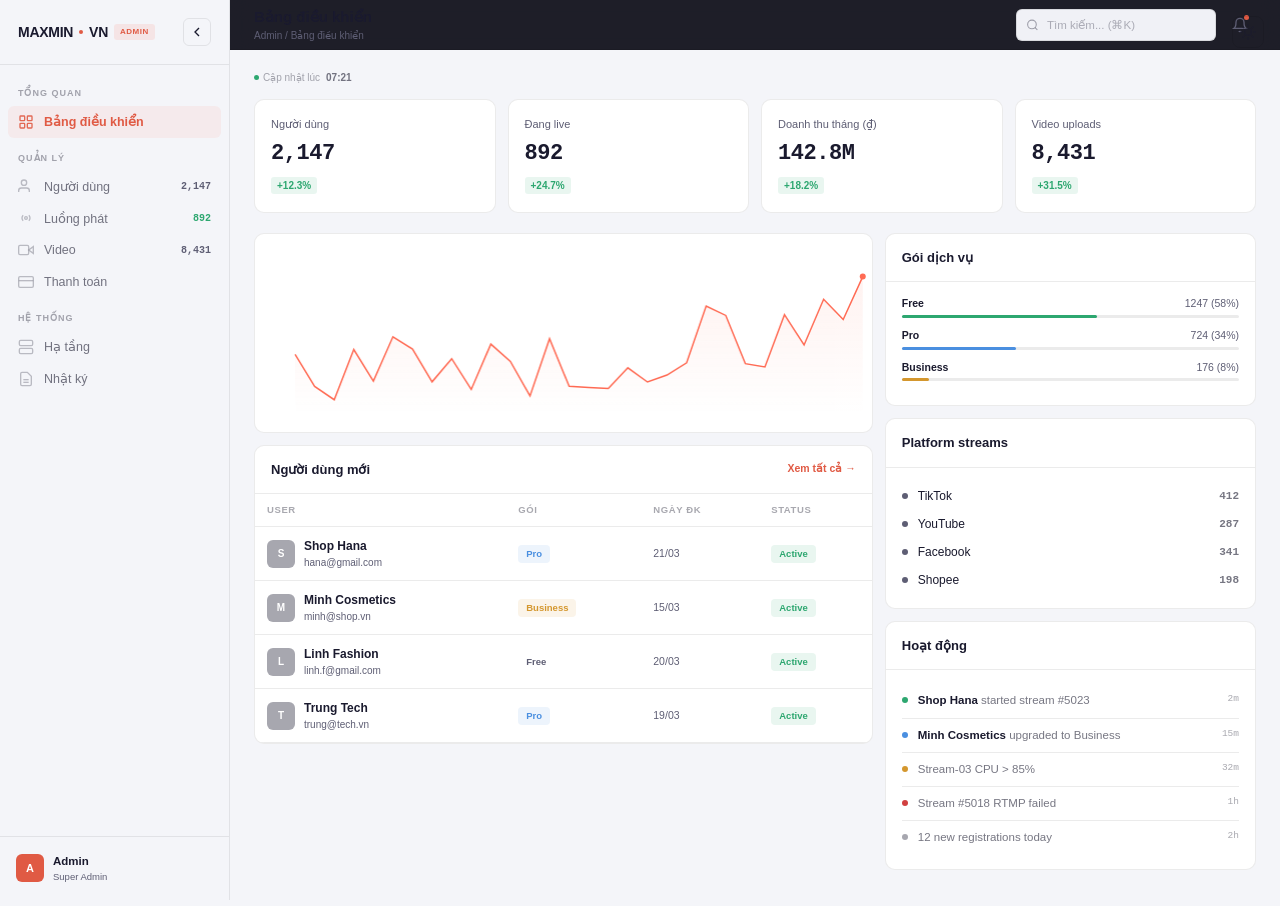
==== admin.html @ 841735bf "Add light mode + softer dark mode palette - theme.css: light mode with proper contrast, softer dark " ====
<!DOCTYPE html>
<html lang="vi">
<head>
<meta charset="UTF-8"><meta name="viewport" content="width=device-width, initial-scale=1.0">
<title>MAXMIN Admin</title>
<meta name="robots" content="noindex, nofollow">
<style>
@font-face{font-family:'SVN-Gilroy';src:url('fonts/SVN-Gilroy_Regular.otf') format('opentype');font-display:swap;font-weight:400}
@font-face{font-family:'SVN-Gilroy';src:url('fonts/SVN-Gilroy_Medium.otf') format('opentype');font-display:swap;font-weight:500}
@font-face{font-family:'SVN-Gilroy';src:url('fonts/SVN-Gilroy_SemiBold.otf') format('opentype');font-display:swap;font-weight:600}
@font-face{font-family:'SVN-Gilroy';src:url('fonts/SVN-Gilroy_Bold.otf') format('opentype');font-display:swap;font-weight:700}
@font-face{font-family:'SVN-Gilroy';src:url('fonts/SVN-Gilroy_Heavy.otf') format('opentype');font-display:swap;font-weight:800}
@font-face{font-family:'SVN-Gilroy';src:url('fonts/SVN-Gilroy_Black.otf') format('opentype');font-display:swap;font-weight:900}
@font-face{font-family:'SVN-Gilroy';src:url('fonts/SVN-Gilroy_Bold_Italic.otf') format('opentype');font-display:swap;font-weight:700;font-style:italic}
@font-face{font-family:'SVN-Gilroy';src:url('fonts/SVN-Gilroy_Black_Italic.otf') format('opentype');font-display:swap;font-weight:900;font-style:italic}
:root{
  --bg:#0b0b16;--bg-card:#111122;--bg-card-h:#161632;
  --bg-input:#0e0e20;--border:rgba(255,255,255,.07);--border-h:rgba(255,255,255,.1);
  --text:#eeeef2;--text-dim:rgba(238,238,242,.5);--text-sec:#8a8a9a;--text-muted:rgba(240,240,245,.45);
  --coral:#FF6B54;--coral-dark:#e8533e;
  --peach:#FFA490;--teal:#4AE3B5;--teal-glow:rgba(74,227,181,.05);--coral-glow:rgba(255,107,84,.06);--bg-hover:rgba(255,255,255,.03);--ease:cubic-bezier(.22,1,.36,1);
  --ok:#2da770;--warn:#d4972e;--err:#d14040;--info:#4a8fe0;
  --font:'SVN-Gilroy',sans-serif;--mono:'Space Mono',monospace;
  --r:8px;--r2:10px;--side:230px;
}
*,*::before,*::after{margin:0;padding:0;box-sizing:border-box}
body{font-family:var(--font);background:var(--bg);color:var(--text);-webkit-font-smoothing:antialiased;line-height:1.5}
a{color:inherit;text-decoration:none}button{border:none;cursor:pointer;font-family:inherit;background:none;color:inherit}
input,select{font-family:inherit;color:var(--text);background:var(--bg-input);border:1px solid var(--border);border-radius:var(--r);padding:8px 12px;font-size:13px;outline:none;width:100%}
input:focus{border-color:var(--coral)}input::placeholder{color:var(--text-muted)}
::-webkit-scrollbar{width:5px}::-webkit-scrollbar-thumb{background:var(--border);border-radius:3px}
.wrap{display:flex;min-height:100vh}
.side{position:fixed;top:0;left:0;bottom:0;width:var(--side);background:var(--bg);border-right:1px solid var(--border);display:flex;flex-direction:column;z-index:100}
.s-head{padding:18px;border-bottom:1px solid var(--border);display:flex;align-items:center;justify-content:space-between}
.s-logo{font-size:14px;font-weight:700;letter-spacing:-.02em;display:flex;align-items:center;gap:6px}
.s-logo i{width:4px;height:4px;background:var(--coral);border-radius:50%}
.s-tag{font-size:8px;font-weight:700;padding:2px 6px;border-radius:3px;background:rgba(255,107,84,.12);color:var(--coral);letter-spacing:.5px;text-transform:uppercase}
.s-back{display:flex;align-items:center;justify-content:center;width:28px;height:28px;border-radius:6px;border:1px solid var(--border);transition:all .15s}.s-back:hover{background:var(--bg-hover);border-color:var(--border-h)}
.s-nav{flex:1;padding:8px;overflow-y:auto}
.s-group{font-size:9px;font-weight:700;letter-spacing:1px;text-transform:uppercase;color:var(--text-muted);padding:14px 10px 5px}
.s-btn{display:flex;align-items:center;gap:10px;padding:8px 10px;border-radius:6px;font-size:12.5px;font-weight:500;color:var(--text-dim);width:100%;text-align:left;transition:background .1s,color .1s}
.s-btn:hover{background:rgba(255,255,255,.03);color:var(--text)}
.s-btn.on{background:rgba(255,107,84,.08);color:var(--coral);font-weight:600}
.s-btn svg{width:16px;height:16px;flex-shrink:0;opacity:.45}.s-btn.on svg{opacity:.9}
.s-count{margin-left:auto;font-size:10px;font-weight:700;font-family:var(--mono);color:var(--text-sec);min-width:18px;text-align:right}
.s-foot{padding:12px;border-top:1px solid var(--border)}
.s-user{display:flex;align-items:center;gap:9px;padding:4px}
.s-av{width:28px;height:28px;border-radius:6px;background:var(--coral);display:flex;align-items:center;justify-content:center;font-size:11px;font-weight:700;color:#fff}
.s-uname{font-size:11.5px;font-weight:600}.s-urole{font-size:9.5px;color:var(--text-sec)}
.main-w{margin-left:var(--side);flex:1;min-height:100vh}
.top{position:sticky;top:0;z-index:50;height:50px;background:rgba(11,11,22,.92);backdrop-filter:blur(12px);border-bottom:1px solid var(--border);display:flex;align-items:center;justify-content:space-between;padding:0 24px}
.t-left{display:flex;align-items:center;gap:14px}
.t-title{font-size:15px;font-weight:700}
.t-crumb{font-size:10px;color:var(--text-sec)}
.t-right{display:flex;align-items:center;gap:8px}
.t-search{position:relative;width:200px}
.t-search input{padding-left:30px;height:32px;font-size:11.5px;border-radius:6px;background:rgba(255,255,255,.03)}
.t-search svg{position:absolute;left:10px;top:50%;transform:translateY(-50%);width:13px;height:13px;color:var(--text-muted)}
.t-ibtn{width:32px;height:32px;border-radius:6px;display:flex;align-items:center;justify-content:center;position:relative}
.t-ibtn:hover{background:rgba(255,255,255,.04)}
.t-ibtn svg{width:16px;height:16px;color:var(--text-sec)}
.t-dot{position:absolute;top:6px;right:7px;width:5px;height:5px;border-radius:50%;background:var(--coral)}
.mob-tog{display:none;width:32px;height:32px;align-items:center;justify-content:center;border-radius:var(--r);border:1px solid var(--border);background:var(--bg-card);transition:all .15s}.mob-tog:hover{border-color:var(--border-h)}
.mob-tog svg{width:18px;height:18px;color:var(--text-dim)}
.content{padding:20px 24px 36px}
.pg{display:none;animation:pgIn .25s ease}.pg.on{display:block}
@keyframes pgIn{from{opacity:0;transform:translateY(6px)}to{opacity:1;transform:none}}
.stats{display:grid;grid-template-columns:repeat(4,1fr);gap:12px;margin-bottom:20px}
.st{padding:16px;background:var(--bg-card);border:1px solid var(--border);border-radius:var(--r2)}
.st-lab{font-size:11px;color:var(--text-sec);font-weight:500;margin-bottom:4px}
.st-val{font-family:var(--mono);font-size:22px;font-weight:600;letter-spacing:-.02em;margin-bottom:2px}
.st-ch{font-size:10px;font-weight:600;display:inline-block;padding:1px 6px;border-radius:3px}
.st-ch.up{color:var(--ok);background:rgba(45,167,112,.1)}.st-ch.dn{color:var(--err);background:rgba(209,64,64,.1)}
.cd{background:var(--bg-card);border:1px solid var(--border);border-radius:var(--r2);overflow:hidden}
.cd-h{display:flex;align-items:center;justify-content:space-between;padding:14px 16px;border-bottom:1px solid var(--border)}
.cd-t{font-size:13px;font-weight:700}.cd-a{font-size:10.5px;font-weight:600;color:var(--coral);cursor:pointer}
.cd-b{padding:14px 16px}
.tb{width:100%;border-collapse:collapse}
.tb th{text-align:left;padding:9px 12px;font-size:9.5px;font-weight:700;letter-spacing:.6px;text-transform:uppercase;color:var(--text-muted);border-bottom:1px solid var(--border);background:var(--bg-card)}
.tb td{padding:10px 12px;border-bottom:1px solid var(--border);font-size:12px}
.tb tbody tr:hover td{background:rgba(255,255,255,.015)}
.u-cell{display:flex;align-items:center;gap:9px}
.u-av{width:28px;height:28px;border-radius:6px;display:flex;align-items:center;justify-content:center;font-size:10px;font-weight:700;color:#fff;flex-shrink:0;background:var(--text-muted)}
.u-name{font-weight:600;font-size:12px}.u-email{font-size:10px;color:var(--text-sec)}
.pill{display:inline-flex;align-items:center;gap:3px;padding:2px 8px;border-radius:4px;font-size:9.5px;font-weight:600}
.pill-ok{color:var(--ok);background:rgba(45,167,112,.1)}.pill-warn{color:var(--warn);background:rgba(212,151,46,.1)}
.pill-err{color:var(--err);background:rgba(209,64,64,.1)}.pill-info{color:var(--info);background:rgba(74,143,224,.1)}
.pill-mute{color:var(--text-sec);background:rgba(255,255,255,.04)}
.pill-live{color:var(--ok);background:rgba(45,167,112,.1)}.pill-live::before{content:'';width:4px;height:4px;border-radius:50%;background:var(--ok);animation:blink 1.2s ease-in-out infinite}
@keyframes blink{0%,100%{opacity:1}50%{opacity:.3}}
.acts{display:flex;gap:3px}
.a-btn{width:26px;height:26px;border-radius:5px;display:flex;align-items:center;justify-content:center;color:var(--text-sec)}.a-btn:hover{background:rgba(255,255,255,.05);color:var(--text-dim)}.a-btn.del:hover{background:rgba(209,64,64,.08);color:var(--err)}.a-btn svg{width:13px;height:13px}
.fbar{display:flex;align-items:center;gap:6px;margin-bottom:14px;flex-wrap:wrap}
.fbtn{padding:5px 12px;border-radius:5px;font-size:11px;font-weight:600;color:var(--text-sec);border:1px solid var(--border)}.fbtn:hover{color:var(--text-dim);border-color:var(--border-h)}.fbtn.on{color:var(--text);background:rgba(255,255,255,.05);border-color:var(--border-h)}
.fbar .spacer{margin-left:auto}
.btn{display:inline-flex;align-items:center;gap:6px;padding:7px 14px;border-radius:6px;font-size:11.5px;font-weight:600}
.btn-p{background:var(--coral);color:#fff}.btn-p:hover{background:var(--coral-dark)}
.btn-o{border:1px solid var(--border);color:var(--text-dim)}.btn-o:hover{border-color:var(--border-h);background:rgba(255,255,255,.02)}
.btn svg{width:13px;height:13px}
.pagi{display:flex;align-items:center;justify-content:space-between;padding:12px 16px;border-top:1px solid var(--border)}
.pagi-info{font-size:11px;color:var(--text-sec)}
.pagi-btns{display:flex;gap:4px}
.pagi-btn{width:28px;height:28px;border-radius:5px;display:flex;align-items:center;justify-content:center;font-size:11px;font-weight:600;color:var(--text-sec);border:1px solid var(--border)}.pagi-btn:hover{border-color:var(--border-h);color:var(--text-dim)}.pagi-btn.on{background:var(--coral);border-color:var(--coral);color:#fff}
.pbar{height:3px;border-radius:2px;background:var(--border)}.pfill{height:100%;border-radius:2px}
.pfill-ok{background:var(--ok)}.pfill-warn{background:var(--warn)}.pfill-err{background:var(--err)}.pfill-info{background:var(--info)}
.srv-grid{display:grid;grid-template-columns:repeat(3,1fr);gap:10px}
.srv{padding:14px;background:var(--bg-card);border:1px solid var(--border);border-radius:var(--r2)}
.srv-top{display:flex;align-items:center;justify-content:space-between;margin-bottom:8px}
.srv-name{font-size:11.5px;font-weight:600}.srv-dot{width:7px;height:7px;border-radius:50%}
.srv-dot.ok{background:var(--ok)}.srv-dot.warn{background:var(--warn)}.srv-dot.down{background:var(--err)}
.srv-sub{font-size:9.5px;color:var(--text-muted);margin-bottom:10px}
.srv-m{margin-bottom:6px}.srv-ml{display:flex;justify-content:space-between;font-size:9.5px;color:var(--text-sec);margin-bottom:3px}.srv-ml b{color:var(--text-dim);font-family:var(--mono)}
.log-r{display:flex;align-items:flex-start;gap:10px;padding:8px 0;border-bottom:1px solid var(--border)}.log-r:last-child{border:none}
.log-dot{width:6px;height:6px;border-radius:50%;margin-top:5px;flex-shrink:0}
.log-msg{font-size:11.5px;color:var(--text-dim);flex:1;line-height:1.5}.log-msg b{color:var(--text)}
.log-ts{font-size:9.5px;color:var(--text-muted);font-family:var(--mono);white-space:nowrap}
.chart-box{height:200px;position:relative;border-radius:var(--r2);overflow:hidden;background:var(--bg-card);border:1px solid var(--border)}.chart-box canvas{position:absolute;inset:0}
.g2{display:grid;grid-template-columns:5fr 3fr;gap:12px}
.g2e{display:grid;grid-template-columns:1fr 1fr;gap:12px}
.updated{font-size:10px;color:var(--text-muted);margin-bottom:14px;display:flex;align-items:center;gap:4px}.updated::before{content:'';width:5px;height:5px;border-radius:50%;background:var(--ok);flex-shrink:0}
.chk{width:15px;height:15px;accent-color:var(--coral);cursor:pointer}
.bulk-bar{display:none;padding:10px 16px;background:var(--bg-card-h);border-bottom:1px solid var(--border);align-items:center;gap:10px;font-size:12px;font-weight:600}.bulk-bar.show{display:flex}.bulk-bar .count{color:var(--coral)}
.mob-overlay{display:none;position:fixed;inset:0;background:rgba(0,0,0,.5);z-index:99}
@media(max-width:1100px){.stats{grid-template-columns:1fr 1fr}.g2,.g2e{grid-template-columns:1fr}.srv-grid{grid-template-columns:1fr 1fr}}
@media(max-width:768px){.side{transform:translateX(-100%);transition:transform .2s ease}.side.open{transform:none}.main-w{margin-left:0}.mob-tog{display:flex!important}.t-search{display:none}.stats{grid-template-columns:1fr 1fr}.srv-grid{grid-template-columns:1fr}.mob-overlay.show{display:block}}
@media(max-width:480px){.content{padding:14px 12px}.stats{grid-template-columns:1fr}.st-val{font-size:19px}.top{padding:0 12px;height:46px}.t-title{font-size:13px}}
</style>
<link rel="stylesheet" href="theme.css">
<script src="theme-toggle.js"></script>
</head>
<body>
<div class="wrap">
<aside class="side" id="side">
<div class="s-head"><div class="s-logo">MAXMIN<i></i>VN <span class="s-tag">Admin</span></div><a href="dashboard.html" class="s-back" title="Về Dashboard"><svg viewBox="0 0 24 24" fill="none" stroke="currentColor" stroke-width="2" width="16" height="16"><path d="M15 18l-6-6 6-6"/></svg></a></div>
<nav class="s-nav">
<div class="s-group">Tổng quan</div>
<button class="s-btn on" data-pg="dash"><svg viewBox="0 0 24 24" fill="none" stroke="currentColor" stroke-width="2"><rect x="3" y="3" width="7" height="7" rx="1"/><rect x="14" y="3" width="7" height="7" rx="1"/><rect x="3" y="14" width="7" height="7" rx="1"/><rect x="14" y="14" width="7" height="7" rx="1"/></svg>Bảng điều khiển</button>
<div class="s-group">Quản lý</div>
<button class="s-btn" data-pg="users"><svg viewBox="0 0 24 24" fill="none" stroke="currentColor" stroke-width="2"><path d="M17 21v-2a4 4 0 00-4-4H5a4 4 0 00-4 4v2"/><circle cx="9" cy="7" r="4"/></svg>Người dùng<span class="s-count">2,147</span></button>
<button class="s-btn" data-pg="streams"><svg viewBox="0 0 24 24" fill="none" stroke="currentColor" stroke-width="2"><circle cx="12" cy="12" r="2"/><path d="M16.24 7.76a6 6 0 010 8.49m-8.48-.01a6 6 0 010-8.49"/></svg>Luồng phát<span class="s-count" style="color:var(--ok)">892</span></button>
<button class="s-btn" data-pg="videos"><svg viewBox="0 0 24 24" fill="none" stroke="currentColor" stroke-width="2"><polygon points="23 7 16 12 23 17"/><rect x="1" y="5" width="15" height="14" rx="2"/></svg>Video<span class="s-count">8,431</span></button>
<button class="s-btn" data-pg="subs"><svg viewBox="0 0 24 24" fill="none" stroke="currentColor" stroke-width="2"><rect x="1" y="4" width="22" height="16" rx="2"/><line x1="1" y1="10" x2="23" y2="10"/></svg>Thanh toán</button>
<div class="s-group">Hệ thống</div>
<button class="s-btn" data-pg="infra"><svg viewBox="0 0 24 24" fill="none" stroke="currentColor" stroke-width="2"><rect x="2" y="2" width="20" height="8" rx="2"/><rect x="2" y="14" width="20" height="8" rx="2"/><line x1="6" y1="6" x2="6.01" y2="6"/><line x1="6" y1="18" x2="6.01" y2="18"/></svg>Hạ tầng</button>
<button class="s-btn" data-pg="logs"><svg viewBox="0 0 24 24" fill="none" stroke="currentColor" stroke-width="2"><path d="M14 2H6a2 2 0 00-2 2v16a2 2 0 002 2h12a2 2 0 002-2V8z"/><line x1="16" y1="13" x2="8" y2="13"/><line x1="16" y1="17" x2="8" y2="17"/></svg>Nhật ký</button>
</nav>
<div class="s-foot"><div class="s-user"><div class="s-av">A</div><div><div class="s-uname">Admin</div><div class="s-urole">Super Admin</div></div></div></div>
</aside>
<div class="mob-overlay" id="mobOverlay" onclick="document.getElementById('side').classList.remove('open');this.classList.remove('show')"></div>
<div class="main-w">
<header class="top">
<div class="t-left"><button class="mob-tog" onclick="document.getElementById('side').classList.toggle('open');document.getElementById('mobOverlay').classList.toggle('show')"><svg viewBox="0 0 24 24" fill="none" stroke="currentColor" stroke-width="2"><line x1="3" y1="6" x2="21" y2="6"/><line x1="3" y1="12" x2="21" y2="12"/><line x1="3" y1="18" x2="21" y2="18"/></svg></button><div><div class="t-title" id="tTitle">Bảng điều khiển</div><div class="t-crumb">Admin / <span id="tCrumb">Bảng điều khiển</span></div></div></div>
<div class="t-right"><div class="t-search"><svg viewBox="0 0 24 24" fill="none" stroke="currentColor" stroke-width="2"><circle cx="11" cy="11" r="8"/><line x1="21" y1="21" x2="16.65" y2="16.65"/></svg><input placeholder="Tìm kiếm... (⌘K)"></div><button class="t-ibtn"><svg viewBox="0 0 24 24" fill="none" stroke="currentColor" stroke-width="2"><path d="M18 8A6 6 0 006 8c0 7-3 9-3 9h18s-3-2-3-9"/><path d="M13.73 21a2 2 0 01-3.46 0"/></svg><span class="t-dot"></span></button></div>
</header>
<div class="content">

<!-- DASHBOARD -->
<div class="pg on" id="pg-dash">
<div class="updated">Cập nhật lúc <b style="color:var(--text-dim);margin-left:2px" id="lastUp"></b></div>
<div class="stats">
<div class="st"><div class="st-lab">Người dùng</div><div class="st-val">2,147</div><div class="st-ch up">+12.3%</div></div>
<div class="st"><div class="st-lab">Đang live</div><div class="st-val">892</div><div class="st-ch up">+24.7%</div></div>
<div class="st"><div class="st-lab">Doanh thu tháng (₫)</div><div class="st-val">142.8M</div><div class="st-ch up">+18.2%</div></div>
<div class="st"><div class="st-lab">Video uploads</div><div class="st-val">8,431</div><div class="st-ch up">+31.5%</div></div>
</div>
<div class="g2">
<div>
<div class="chart-box" style="margin-bottom:12px"><canvas id="rvChart"></canvas></div>
<div class="cd"><div class="cd-h"><div class="cd-t">Người dùng mới</div><div class="cd-a" onclick="nav('users')">Xem tất cả →</div></div><div style="overflow-x:auto"><table class="tb"><thead><tr><th>User</th><th>Gói</th><th>Ngày ĐK</th><th>Status</th></tr></thead><tbody id="dNewUsers"></tbody></table></div></div>
</div>
<div>
<div class="cd" style="margin-bottom:12px"><div class="cd-h"><div class="cd-t">Gói dịch vụ</div></div><div class="cd-b" id="dPlans"></div></div>
<div class="cd" style="margin-bottom:12px"><div class="cd-h"><div class="cd-t">Platform streams</div></div><div class="cd-b" id="dPlatforms"></div></div>
<div class="cd"><div class="cd-h"><div class="cd-t">Hoạt động</div></div><div class="cd-b" id="dActivity"></div></div>
</div>
</div>
</div>

<!-- USERS -->
<div class="pg" id="pg-users">
<div class="fbar" id="uFilter"><button class="fbtn on">Tất cả (2,147)</button><button class="fbtn">Pro (724)</button><button class="fbtn">Business (176)</button><button class="fbtn">Free (1,247)</button><button class="fbtn">Inactive (89)</button><div class="spacer"></div><button class="btn btn-o"><svg viewBox="0 0 24 24" fill="none" stroke="currentColor" stroke-width="2"><path d="M21 15v4a2 2 0 01-2 2H5a2 2 0 01-2-2v-4"/><polyline points="7 10 12 15 17 10"/><line x1="12" y1="15" x2="12" y2="3"/></svg>Export</button></div>
<div class="bulk-bar" id="uBulk"><span class="count" id="uBulkN">0</span> đã chọn<div class="spacer"></div><button class="btn btn-o" onclick="clearChecks()">Bỏ chọn</button><button class="btn btn-p" style="background:var(--err)">Xóa đã chọn</button></div>
<div class="cd"><div style="overflow-x:auto"><table class="tb"><thead><tr><th style="width:32px"><input type="checkbox" class="chk" id="uCheckAll" onchange="toggleAll(this)"></th><th>Người dùng</th><th>Gói</th><th>Streams</th><th>Videos</th><th>Storage</th><th>Platforms</th><th>Đăng ký</th><th>Status</th><th></th></tr></thead><tbody id="uBody"></tbody></table></div>
<div class="pagi"><div class="pagi-info">Hiển thị 1-8 / 2,147</div><div class="pagi-btns"><button class="pagi-btn">←</button><button class="pagi-btn on">1</button><button class="pagi-btn">2</button><button class="pagi-btn">3</button><button class="pagi-btn">...</button><button class="pagi-btn">268</button><button class="pagi-btn">→</button></div></div></div>
</div>

<!-- STREAMS -->
<div class="pg" id="pg-streams">
<div class="stats"><div class="st"><div class="st-lab">Đang live</div><div class="st-val">892</div></div><div class="st"><div class="st-lab">Lên lịch</div><div class="st-val">234</div></div><div class="st"><div class="st-lab">Tổng viewers</div><div class="st-val">47,231</div></div><div class="st"><div class="st-lab">Lỗi</div><div class="st-val" style="color:var(--err)">7</div></div></div>
<div class="fbar"><button class="fbtn on">Tất cả</button><button class="fbtn">Đang live</button><button class="fbtn">Lên lịch</button><button class="fbtn">Lỗi</button><button class="fbtn">Hoàn thành</button></div>
<div class="cd"><div style="overflow-x:auto"><table class="tb"><thead><tr><th>ID</th><th>User</th><th>Platforms</th><th>Status</th><th>Viewers</th><th>Bandwidth</th><th>Duration</th><th>Start</th><th></th></tr></thead><tbody id="sBody"></tbody></table></div>
<div class="pagi"><div class="pagi-info">Hiển thị 1-6 / 892</div><div class="pagi-btns"><button class="pagi-btn">←</button><button class="pagi-btn on">1</button><button class="pagi-btn">2</button><button class="pagi-btn">→</button></div></div></div>
</div>

<!-- VIDEOS -->
<div class="pg" id="pg-videos">
<div class="stats"><div class="st"><div class="st-lab">Tổng video</div><div class="st-val">8,431</div></div><div class="st"><div class="st-lab">Đang phát</div><div class="st-val">1,892</div></div><div class="st"><div class="st-lab">Dung lượng</div><div class="st-val">4.2 TB</div></div><div class="st"><div class="st-lab">Upload hôm nay</div><div class="st-val">127</div></div></div>
<div class="fbar"><button class="fbtn on">Tất cả</button><button class="fbtn">Đang phát</button><button class="fbtn">Sẵn sàng</button><button class="fbtn">Processing</button><button class="fbtn">Bị báo cáo</button><div class="spacer"></div><button class="btn btn-o">Bulk actions ▾</button></div>
<div class="cd"><div style="overflow-x:auto"><table class="tb"><thead><tr><th style="width:32px"><input type="checkbox" class="chk"></th><th>Video</th><th>Owner</th><th>Duration</th><th>Size</th><th>Plays</th><th>Status</th><th>Upload</th><th></th></tr></thead><tbody id="vBody"></tbody></table></div>
<div class="pagi"><div class="pagi-info">Hiển thị 1-6 / 8,431</div><div class="pagi-btns"><button class="pagi-btn">←</button><button class="pagi-btn on">1</button><button class="pagi-btn">2</button><button class="pagi-btn">→</button></div></div></div>
</div>

<!-- SUBS -->
<div class="pg" id="pg-subs">
<div class="stats"><div class="st"><div class="st-lab">MRR</div><div class="st-val">142.8M</div><div class="st-ch up">+18.2%</div></div><div class="st"><div class="st-lab">Churn rate</div><div class="st-val">2.4%</div><div class="st-ch dn">-0.3%</div></div><div class="st"><div class="st-lab">ARPU</div><div class="st-val">158K</div><div class="st-ch up">+5.1%</div></div><div class="st"><div class="st-lab">Free→Pro</div><div class="st-val">8.7%</div><div class="st-ch up">+1.2%</div></div></div>
<div class="g2e">
<div class="cd"><div class="cd-h"><div class="cd-t">Giao dịch gần đây</div></div><div style="overflow-x:auto"><table class="tb"><thead><tr><th>User</th><th>Loại</th><th>Gói</th><th>Số tiền</th><th>Thời gian</th><th>TT</th></tr></thead><tbody id="txBody"></tbody></table></div></div>
<div>
<div class="cd" style="margin-bottom:12px"><div class="cd-h"><div class="cd-t">Churn 3 tháng</div></div><div class="cd-b" id="churnBox"></div></div>
<div class="cd"><div class="cd-h"><div class="cd-t">Promo codes</div><div class="cd-a">+ Tạo mới</div></div><div style="overflow-x:auto"><table class="tb"><thead><tr><th>Code</th><th>Giảm</th><th>Sử dụng</th><th>Hạn</th></tr></thead><tbody><tr><td style="font-family:var(--mono);font-weight:600;font-size:11px">WELCOME50</td><td>50%</td><td>234 / 500</td><td style="font-size:10.5px;color:var(--text-sec)">30/04/2025</td></tr><tr><td style="font-family:var(--mono);font-weight:600;font-size:11px">MAXPRO</td><td>20%</td><td>89 / ∞</td><td style="font-size:10.5px;color:var(--text-sec)">31/12/2025</td></tr></tbody></table></div></div>
</div></div>
</div>

<!-- INFRA -->
<div class="pg" id="pg-infra">
<div class="stats"><div class="st"><div class="st-lab">Uptime</div><div class="st-val">99.97%</div></div><div class="st"><div class="st-lab">Avg response</div><div class="st-val">42ms</div></div><div class="st"><div class="st-lab">Connections</div><div class="st-val">12,847</div></div><div class="st"><div class="st-lab">Bandwidth/h</div><div class="st-val">2.4 TB</div></div></div>
<div class="srv-grid" id="srvGrid"></div>
</div>

<!-- LOGS -->
<div class="pg" id="pg-logs">
<div class="fbar"><button class="fbtn on">Tất cả</button><button class="fbtn">Info</button><button class="fbtn">Warning</button><button class="fbtn">Error</button><div class="spacer"></div><span style="font-size:10px;color:var(--text-muted);display:flex;align-items:center;gap:4px"><span style="width:5px;height:5px;border-radius:50%;background:var(--ok)"></span>Live — auto-refresh 5s</span><button class="btn btn-o" style="margin-left:8px">Export</button></div>
<div class="cd"><div style="overflow-x:auto"><table class="tb"><thead><tr><th style="width:130px">Time</th><th style="width:70px">Level</th><th>Message</th><th>Source</th><th>IP</th></tr></thead><tbody id="lBody"></tbody></table></div></div>
</div>

</div></div></div>

<script>
document.querySelectorAll('.s-btn[data-pg]').forEach(b=>b.addEventListener('click',()=>nav(b.dataset.pg)));
function nav(pg){document.querySelectorAll('.pg').forEach(p=>p.classList.remove('on'));document.getElementById('pg-'+pg).classList.add('on');document.querySelectorAll('.s-btn').forEach(b=>b.classList.remove('on'));const a=document.querySelector('.s-btn[data-pg="'+pg+'"]');if(a)a.classList.add('on');const nm={dash:'Bảng điều khiển',users:'Người dùng',streams:'Luồng phát',videos:'Video',subs:'Thanh toán',infra:'Hạ tầng',logs:'Nhật ký'};document.getElementById('tTitle').textContent=nm[pg];document.getElementById('tCrumb').textContent=nm[pg];document.getElementById('side').classList.remove('open');document.getElementById('mobOverlay').classList.remove('show')}
document.querySelectorAll('.fbar').forEach(bar=>bar.addEventListener('click',e=>{const b=e.target.closest('.fbtn');if(!b)return;bar.querySelectorAll('.fbtn').forEach(x=>x.classList.remove('on'));b.classList.add('on')}));
document.getElementById('lastUp').textContent=new Date().toLocaleTimeString('vi-VN',{hour:'2-digit',minute:'2-digit'});
const U=[{n:'Shop Hana',e:'hana@gmail.com',p:'pro',s:4,v:12,st:'2.4 GB',pl:'T Y F',d:'21/03',x:'active'},{n:'Minh Cosmetics',e:'minh@shop.vn',p:'business',s:8,v:45,st:'12.8 GB',pl:'T Y F S',d:'15/03',x:'active'},{n:'Linh Fashion',e:'linh.f@gmail.com',p:'free',s:1,v:3,st:'0.8 GB',pl:'T',d:'20/03',x:'active'},{n:'Trung Tech',e:'trung@tech.vn',p:'pro',s:3,v:8,st:'4.1 GB',pl:'T Y',d:'19/03',x:'active'},{n:'Hoang Decor',e:'hoang@decor.vn',p:'pro',s:2,v:6,st:'3.2 GB',pl:'F S',d:'18/03',x:'active'},{n:'Trang Jewelry',e:'trang@gmail.com',p:'free',s:0,v:1,st:'0.2 GB',pl:'T',d:'17/03',x:'inactive'},{n:'Duc Foods',e:'duc.f@gmail.com',p:'business',s:10,v:67,st:'28.4 GB',pl:'T Y F S',d:'10/03',x:'active'},{n:'An Beauty',e:'an.b@shop.vn',p:'pro',s:5,v:22,st:'8.9 GB',pl:'T Y F',d:'08/03',x:'active'}];
const pp={pro:'pill-info',business:'pill-warn',free:'pill-mute'},pn={pro:'Pro',business:'Business',free:'Free'};
document.getElementById('uBody').innerHTML=U.map((u,i)=>'<tr><td><input type="checkbox" class="chk u-chk" onchange="updateBulk()"></td><td><div class="u-cell"><div class="u-av">'+u.n[0]+'</div><div><div class="u-name">'+u.n+'</div><div class="u-email">'+u.e+'</div></div></div></td><td><span class="pill '+pp[u.p]+'">'+pn[u.p]+'</span></td><td style="font-family:var(--mono);font-size:11px">'+u.s+'</td><td style="font-size:11px">'+u.v+'</td><td style="font-size:10.5px;color:var(--text-sec)">'+u.st+'</td><td style="font-size:11px;letter-spacing:2px">'+u.pl+'</td><td style="font-size:10.5px;color:var(--text-sec)">'+u.d+'</td><td><span class="pill '+(u.x==='active'?'pill-ok':'pill-mute')+'">'+(u.x==='active'?'Active':'Off')+'</span></td><td><div class="acts"><button class="a-btn"><svg viewBox="0 0 24 24" fill="none" stroke="currentColor" stroke-width="2"><path d="M1 12s4-8 11-8 11 8 11 8-4 8-11 8-11-8-11-8z"/><circle cx="12" cy="12" r="3"/></svg></button><button class="a-btn"><svg viewBox="0 0 24 24" fill="none" stroke="currentColor" stroke-width="2"><path d="M11 4H4a2 2 0 00-2 2v14a2 2 0 002 2h14a2 2 0 002-2v-7"/><path d="M18.5 2.5a2.12 2.12 0 013 3L12 15l-4 1 1-4 9.5-9.5z"/></svg></button><button class="a-btn del"><svg viewBox="0 0 24 24" fill="none" stroke="currentColor" stroke-width="2"><polyline points="3 6 5 6 21 6"/><path d="M19 6v14a2 2 0 01-2 2H7a2 2 0 01-2-2V6m3 0V4a2 2 0 012-2h4a2 2 0 012 2v2"/></svg></button></div></td></tr>').join('');
document.getElementById('dNewUsers').innerHTML=U.slice(0,4).map(u=>'<tr><td><div class="u-cell"><div class="u-av">'+u.n[0]+'</div><div><div class="u-name">'+u.n+'</div><div class="u-email">'+u.e+'</div></div></div></td><td><span class="pill '+pp[u.p]+'">'+pn[u.p]+'</span></td><td style="font-size:10.5px;color:var(--text-sec)">'+u.d+'</td><td><span class="pill '+(u.x==='active'?'pill-ok':'pill-mute')+'">'+(u.x==='active'?'Active':'Off')+'</span></td></tr>').join('');
window.toggleAll=function(el){document.querySelectorAll('.u-chk').forEach(c=>c.checked=el.checked);updateBulk()};
window.updateBulk=function(){const n=document.querySelectorAll('.u-chk:checked').length;document.getElementById('uBulkN').textContent=n;document.getElementById('uBulk').classList.toggle('show',n>0)};
window.clearChecks=function(){document.querySelectorAll('.u-chk').forEach(c=>c.checked=false);document.getElementById('uCheckAll').checked=false;updateBulk()};
const S=[{id:'#5023',u:'Shop Hana',pl:'TikTok, YouTube',x:'live',vw:'2,341',bw:'4.2 Mbps',dur:'3h 22m',t:'09:14'},{id:'#5022',u:'Minh Cosmetics',pl:'TikTok, FB, Shopee',x:'live',vw:'1,892',bw:'6.1 Mbps',dur:'5h 47m',t:'06:49'},{id:'#5021',u:'Duc Foods',pl:'YouTube, Facebook',x:'live',vw:'3,120',bw:'5.8 Mbps',dur:'2h 10m',t:'10:26'},{id:'#5020',u:'An Beauty',pl:'TikTok',x:'sched',vw:'—',bw:'—',dur:'—',t:'19:00'},{id:'#5019',u:'Hoang Decor',pl:'Facebook, Shopee',x:'live',vw:'847',bw:'3.4 Mbps',dur:'1h 33m',t:'11:03'},{id:'#5018',u:'Linh Fashion',pl:'TikTok',x:'err',vw:'0',bw:'—',dur:'0m',t:'08:30'}];
const sx={live:{c:'pill-live',t:'Live'},sched:{c:'pill-warn',t:'Lên lịch'},err:{c:'pill-err',t:'Lỗi'}};
document.getElementById('sBody').innerHTML=S.map(s=>{const st=sx[s.x];return'<tr><td style="font-family:var(--mono);font-size:10.5px;color:var(--text-sec)">'+s.id+'</td><td><span class="u-name">'+s.u+'</span></td><td style="font-size:11px">'+s.pl+'</td><td><span class="pill '+st.c+'">'+st.t+'</span></td><td style="font-family:var(--mono);font-size:11px;font-weight:600">'+s.vw+'</td><td style="font-size:10.5px;color:var(--text-sec)">'+s.bw+'</td><td style="font-size:11px">'+s.dur+'</td><td style="font-size:10.5px;color:var(--text-sec)">'+s.t+'</td><td><div class="acts"><button class="a-btn"><svg viewBox="0 0 24 24" fill="none" stroke="currentColor" stroke-width="2"><path d="M1 12s4-8 11-8 11 8 11 8-4 8-11 8-11-8-11-8z"/><circle cx="12" cy="12" r="3"/></svg></button><button class="a-btn del"><svg viewBox="0 0 24 24" fill="none" stroke="currentColor" stroke-width="2"><rect x="6" y="4" width="4" height="16"/><rect x="14" y="4" width="4" height="16"/></svg></button></div></td></tr>'}).join('');
const V=[{n:'Flash Sale T3',o:'Shop Hana',dur:'15:32',sz:'2.1 GB',pl:847,x:'live',d:'19/03'},{n:'Review Son MAC',o:'Shop Hana',dur:'08:45',sz:'1.8 GB',pl:312,x:'ready',d:'17/03'},{n:'Unbox Skincare HQ',o:'Minh Cosmetics',dur:'22:10',sz:'3.2 GB',pl:1203,x:'live',d:'15/03'},{n:'Combo Kem Dưỡng',o:'An Beauty',dur:'12:05',sz:'2.5 GB',pl:0,x:'proc',d:'21/03'},{n:'Haul Mỹ Phẩm',o:'Linh Fashion',dur:'05:30',sz:'0.8 GB',pl:45,x:'ready',d:'14/03'},{n:'Nấu Ăn Healthy',o:'Duc Foods',dur:'18:20',sz:'3.8 GB',pl:2310,x:'live',d:'12/03'}];
const vx={live:{c:'pill-live',t:'Đang phát'},ready:{c:'pill-ok',t:'Sẵn sàng'},proc:{c:'pill-warn',t:'Processing'}};
document.getElementById('vBody').innerHTML=V.map(v=>{const st=vx[v.x];return'<tr><td><input type="checkbox" class="chk"></td><td><span class="u-name">'+v.n+'</span></td><td style="font-size:10.5px;color:var(--text-sec)">'+v.o+'</td><td style="font-family:var(--mono);font-size:10.5px">'+v.dur+'</td><td style="font-size:10.5px">'+v.sz+'</td><td style="font-family:var(--mono);font-size:10.5px">'+v.pl.toLocaleString()+'</td><td><span class="pill '+st.c+'">'+st.t+'</span></td><td style="font-size:10.5px;color:var(--text-sec)">'+v.d+'</td><td><div class="acts"><button class="a-btn"><svg viewBox="0 0 24 24" fill="none" stroke="currentColor" stroke-width="2"><path d="M1 12s4-8 11-8 11 8 11 8-4 8-11 8-11-8-11-8z"/><circle cx="12" cy="12" r="3"/></svg></button><button class="a-btn del"><svg viewBox="0 0 24 24" fill="none" stroke="currentColor" stroke-width="2"><polyline points="3 6 5 6 21 6"/><path d="M19 6v14a2 2 0 01-2 2H7a2 2 0 01-2-2V6m3 0V4a2 2 0 012-2h4a2 2 0 012 2v2"/></svg></button></div></td></tr>'}).join('');
document.getElementById('txBody').innerHTML=[{u:'Shop Hana',ty:'Gia hạn',pl:'Pro',a:'99,000₫',t:'21/03 09:30',ok:1},{u:'Minh Cosmetics',ty:'Nâng cấp',pl:'Business',a:'499,000₫',t:'20/03 14:22',ok:1},{u:'Trung Tech',ty:'Đăng ký',pl:'Pro',a:'99,000₫',t:'20/03 10:15',ok:0},{u:'An Foods',ty:'Hoàn tiền',pl:'Pro',a:'-99,000₫',t:'19/03 16:44',ok:-1}].map(t=>'<tr><td><span class="u-name">'+t.u+'</span></td><td style="font-size:10.5px">'+t.ty+'</td><td><span class="pill '+(t.pl==='Business'?'pill-warn':'pill-info')+'">'+t.pl+'</span></td><td style="font-family:var(--mono);font-weight:600;font-size:11px;'+(t.ok<0?'color:var(--err)':'')+'">'+t.a+'</td><td style="font-size:10.5px;color:var(--text-sec)">'+t.t+'</td><td><span class="pill '+(t.ok>0?'pill-ok':t.ok===0?'pill-warn':'pill-err')+'">'+(t.ok>0?'OK':t.ok===0?'Pending':'Refund')+'</span></td></tr>').join('');
document.getElementById('churnBox').innerHTML=[['T1','2.8%',28],['T2','2.6%',26],['T3','2.4%',24]].map(c=>'<div style="margin-bottom:10px"><div style="display:flex;justify-content:space-between;font-size:10.5px;margin-bottom:3px"><span style="font-weight:600">'+c[0]+'</span><span style="color:var(--ok);font-family:var(--mono);font-weight:600;font-size:10px">'+c[1]+'</span></div><div class="pbar"><div class="pfill pfill-ok" style="width:'+c[2]+'%"></div></div></div>').join('');
document.getElementById('dPlans').innerHTML=[['Free',1247,58,'ok'],['Pro',724,34,'info'],['Business',176,8,'warn']].map(p=>'<div style="margin-bottom:10px"><div style="display:flex;justify-content:space-between;font-size:10.5px;margin-bottom:3px"><span style="font-weight:600">'+p[0]+'</span><span style="color:var(--text-sec)">'+p[1]+' ('+p[2]+'%)</span></div><div class="pbar"><div class="pfill pfill-'+p[3]+'" style="width:'+p[2]+'%"></div></div></div>').join('');
document.getElementById('dPlatforms').innerHTML=[['TikTok','412'],['YouTube','287'],['Facebook','341'],['Shopee','198']].map(p=>'<div style="display:flex;align-items:center;gap:10px;padding:5px 0;font-size:12px"><div style="width:6px;height:6px;border-radius:50%;background:var(--text-sec)"></div><span style="flex:1;font-weight:500">'+p[0]+'</span><span style="font-family:var(--mono);font-weight:600;font-size:11px;color:var(--text-dim)">'+p[1]+'</span></div>').join('');
document.getElementById('dActivity').innerHTML=[['ok','<b>Shop Hana</b> started stream #5023','2m'],['info','<b>Minh Cosmetics</b> upgraded to Business','15m'],['warn','Stream-03 CPU > 85%','32m'],['err','Stream #5018 RTMP failed','1h'],['text-muted','12 new registrations today','2h']].map(a=>'<div class="log-r"><div class="log-dot" style="background:var(--'+(a[0]==='text-muted'?'text-muted':a[0])+')"></div><div class="log-msg">'+a[1]+'</div><div class="log-ts">'+a[2]+'</div></div>').join('');
const SRV=[{n:'Stream-01',x:'ok',cpu:67,mem:72,disk:45,c:4280,r:'HCM'},{n:'Stream-02',x:'ok',cpu:43,mem:58,disk:38,c:3120,r:'HCM'},{n:'Stream-03',x:'warn',cpu:89,mem:84,disk:52,c:2847,r:'HN'},{n:'API-01',x:'ok',cpu:31,mem:45,disk:22,c:1840,r:'HCM'},{n:'API-02',x:'ok',cpu:28,mem:41,disk:22,c:1560,r:'HN'},{n:'DB-Master',x:'ok',cpu:54,mem:78,disk:67,c:892,r:'HCM'},{n:'DB-Replica',x:'ok',cpu:22,mem:56,disk:67,c:412,r:'HN'},{n:'CDN-HCM',x:'ok',cpu:35,mem:42,disk:71,c:8420,r:'HCM'},{n:'CDN-HN',x:'warn',cpu:82,mem:76,disk:68,c:6230,r:'HN'}];
document.getElementById('srvGrid').innerHTML=SRV.map(s=>{const cc=v=>v>85?'err':v>70?'warn':'ok';return'<div class="srv"><div class="srv-top"><div class="srv-name">'+s.n+'</div><div class="srv-dot '+s.x+'"></div></div><div class="srv-sub">'+s.r+' · '+s.c.toLocaleString()+' conn</div>'+['CPU','Mem','Disk'].map((l,i)=>{const v=[s.cpu,s.mem,s.disk][i];return'<div class="srv-m"><div class="srv-ml"><span>'+l+'</span><b>'+v+'%</b></div><div class="pbar"><div class="pfill pfill-'+cc(v)+'" style="width:'+v+'%"></div></div></div>'}).join('')+'</div>'}).join('');
const L=[{t:'12:36:42',l:'ok',m:'User <b>Shop Hana</b> started stream #5023',s:'Stream',ip:'103.28.x.x'},{t:'12:35:18',l:'ok',m:'<b>Minh Cosmetics</b> upgraded to Business',s:'Billing',ip:'113.22.x.x'},{t:'12:32:07',l:'warn',m:'Stream-03 CPU above 85%',s:'Infra',ip:'—'},{t:'12:28:55',l:'err',m:'Stream #5018 RTMP refused',s:'Engine',ip:'27.68.x.x'},{t:'12:25:31',l:'ok',m:'CDN cache purged HN',s:'CDN',ip:'—'},{t:'12:20:14',l:'ok',m:'12 new registrations today',s:'Auth',ip:'—'},{t:'12:15:03',l:'warn',m:'CDN-HN memory 76%',s:'Infra',ip:'—'},{t:'12:10:47',l:'ok',m:'89 videos transcoded',s:'Transcode',ip:'—'},{t:'12:05:22',l:'ok',m:'AI model retrained',s:'AI',ip:'—'},{t:'11:58:19',l:'err',m:'VNPay webhook timeout',s:'Billing',ip:'—'}];
const lp={ok:'pill-ok',warn:'pill-warn',err:'pill-err'},ltt={ok:'Info',warn:'Warn',err:'Error'};
document.getElementById('lBody').innerHTML=L.map(l=>'<tr><td style="font-family:var(--mono);font-size:10px;color:var(--text-muted)">'+l.t+'</td><td><span class="pill '+lp[l.l]+'">'+ltt[l.l]+'</span></td><td style="font-size:11.5px;color:var(--text-dim)">'+l.m+'</td><td style="font-size:10.5px;color:var(--text-sec)">'+l.s+'</td><td style="font-family:var(--mono);font-size:9.5px;color:var(--text-muted)">'+l.ip+'</td></tr>').join('');
const cv=document.getElementById('rvChart');if(cv){const c=cv.getContext('2d'),dp=devicePixelRatio||1;const rd=[];for(let i=0;i<30;i++)rd.push(3.2+Math.random()*2.5+i*.08);function draw(){const r=cv.parentElement.getBoundingClientRect();cv.width=r.width*dp;cv.height=r.height*dp;cv.style.width=r.width+'px';cv.style.height=r.height+'px';c.scale(dp,dp);const w=r.width,h=r.height,p={t:16,r:12,b:20,l:40},cw=w-p.l-p.r,ch=h-p.t-p.b,mx=Math.max(...rd)*1.1,mn=Math.min(...rd)*.9;const pts=rd.map((v,i)=>({x:p.l+(i/29)*cw,y:p.t+ch-((v-mn)/(mx-mn))*ch}));c.clearRect(0,0,w,h);c.strokeStyle='rgba(255,255,255,.04)';c.lineWidth=1;for(let i=0;i<4;i++){const y=p.t+ch*i/3;c.beginPath();c.moveTo(p.l,y);c.lineTo(w-p.r,y);c.stroke();c.fillStyle='rgba(255,255,255,.15)';c.font='9px Space Mono';c.textAlign='right';c.fillText((mx-(mx-mn)*i/3).toFixed(1)+'M',p.l-6,y+3)}c.beginPath();c.moveTo(pts[0].x,h-p.b);pts.forEach(q=>c.lineTo(q.x,q.y));c.lineTo(pts[29].x,h-p.b);c.closePath();const g=c.createLinearGradient(0,p.t,0,h-p.b);g.addColorStop(0,'rgba(255,107,84,.1)');g.addColorStop(1,'rgba(255,107,84,0)');c.fillStyle=g;c.fill();c.beginPath();pts.forEach((q,i)=>i?c.lineTo(q.x,q.y):c.moveTo(q.x,q.y));c.strokeStyle='#FF6B54';c.lineWidth=1.5;c.stroke();const last=pts[29];c.beginPath();c.arc(last.x,last.y,3,0,Math.PI*2);c.fillStyle='#FF6B54';c.fill()}draw();window.addEventListener('resize',draw)}
</script>
</body>
</html>
---- theme.css ----
/* ══════════════════════════════════════════════════════
   THEME — Softer Dark + Light Mode
   ══════════════════════════════════════════════════════ */

/* ── Softer Dark (override inline :root) ── */
:root {
  --bg: #0e0e1a;
  --bg-card: #151528;
  --bg-card-h: #1a1a36;
  --bg-input: #121224;
  --bg-nav: rgba(14,14,26,.88);
  --bg-hover: rgba(255,255,255,.03);
  --border: rgba(255,255,255,.08);
  --border-h: rgba(255,255,255,.14);
  --border-accent: rgba(255,120,96,.14);
  --text: #e4e4ec;
  --text-dim: rgba(228,228,236,.55);
  --text-sec: #9392a4;
  --text-muted: rgba(228,228,236,.38);
  --coral: #ff7e6a;
  --coral-dark: #e8614d;
  --coral-glow: rgba(255,126,106,.07);
  --peach: #ffb5a4;
  --teal: #5aeac5;
  --teal-g: rgba(90,234,197,.35);
  --teal-glow: rgba(90,234,197,.06);
  --green: #5aeac5;
  --amber: #ffac7e;
  --amber-glow: rgba(255,172,126,.06);
  --red: #ff6b6b;
}

/* ── Light Mode ── */
html[data-theme="light"] {
  color-scheme: light;
}

html[data-theme="light"],
html[data-theme="light"] :root {
  --bg: #f4f5f9;
  --bg-card: #ffffff;
  --bg-card-h: #f0f1f6;
  --bg-input: #f0f1f6;
  --bg-nav: rgba(244,245,249,.92);
  --bg-hover: rgba(0,0,0,.025);
  --border: rgba(0,0,0,.08);
  --border-h: rgba(0,0,0,.14);
  --border-accent: rgba(220,70,50,.12);
  --text: #1a1a2e;
  --text-dim: rgba(26,26,46,.6);
  --text-sec: #5e5e74;
  --text-muted: rgba(26,26,46,.38);
  --coral: #e05a44;
  --coral-dark: #cc4a36;
  --coral-glow: rgba(224,90,68,.06);
  --peach: #d4806e;
  --teal: #1fad82;
  --teal-g: rgba(31,173,130,.25);
  --teal-glow: rgba(31,173,130,.06);
  --green: #1fad82;
  --amber: #d4824a;
  --amber-glow: rgba(212,130,74,.06);
  --red: #dc4444;
}

/* ── Light mode component overrides ── */

/* Card shadows instead of borders */
html[data-theme="light"] .sidebar {
  background: #fff;
  box-shadow: 1px 0 8px rgba(0,0,0,.04);
}

html[data-theme="light"] .topbar {
  background: rgba(244,245,249,.92);
  backdrop-filter: blur(16px);
  box-shadow: 0 1px 4px rgba(0,0,0,.04);
}

html[data-theme="light"] .header.scrolled {
  background: rgba(244,245,249,.92);
  box-shadow: 0 2px 12px rgba(0,0,0,.06);
}

/* Cards get subtle shadow in light mode */
html[data-theme="light"] .card,
html[data-theme="light"] .price-card,
html[data-theme="light"] .ob-card,
html[data-theme="light"] .ck-form,
html[data-theme="light"] .ck-summary,
html[data-theme="light"] .detail-panel,
html[data-theme="light"] .current-plan {
  box-shadow: 0 1px 6px rgba(0,0,0,.05);
}

/* Inputs */
html[data-theme="light"] input,
html[data-theme="light"] textarea,
html[data-theme="light"] select {
  background: #f0f1f6;
  border-color: rgba(0,0,0,.1);
  color: #1a1a2e;
}
html[data-theme="light"] input:focus {
  border-color: var(--coral);
  box-shadow: 0 0 0 3px rgba(224,90,68,.08);
}
html[data-theme="light"] input::placeholder {
  color: rgba(26,26,46,.32);
}

/* Buttons */
html[data-theme="light"] .btn-google {
  background: #fff;
  color: #1a1a2e;
  box-shadow: 0 1px 6px rgba(0,0,0,.1);
  border: 1px solid rgba(0,0,0,.08);
}
html[data-theme="light"] .btn-submit,
html[data-theme="light"] .btn-pay,
html[data-theme="light"] .ob-btn-next,
html[data-theme="light"] .price-btn.fill,
html[data-theme="light"] .tb-btn.primary {
  box-shadow: 0 2px 10px rgba(224,90,68,.18);
}

/* Sidebar user dropdown */
html[data-theme="light"] .sb-dropdown {
  background: #fff;
  box-shadow: 0 8px 28px rgba(0,0,0,.1);
}

/* Mascot helper */
html[data-theme="light"] .maxi-orb {
  background: #fff;
  box-shadow: 0 4px 16px rgba(0,0,0,.08);
}
html[data-theme="light"] .maxi-msg {
  background: #fff;
  box-shadow: 0 4px 16px rgba(0,0,0,.06);
}

/* Toast */
html[data-theme="light"] .toast.success {
  background: rgba(31,173,130,.08);
  border-color: rgba(31,173,130,.2);
}
html[data-theme="light"] .toast.info {
  background: rgba(70,120,220,.08);
  border-color: rgba(70,120,220,.15);
}

/* Stream status badge */
html[data-theme="light"] .st-status.live {
  background: rgba(31,173,130,.08);
}

/* Card preview in checkout */
html[data-theme="light"] .card-preview {
  background: linear-gradient(135deg, #2a2a50, #3a2a50);
}

/* Auth right panel */
html[data-theme="light"] .auth-right {
  background: linear-gradient(135deg, rgba(224,90,68,.04), rgba(31,173,130,.03));
}
html[data-theme="light"] .auth-right::before {
  opacity: .04;
}
html[data-theme="light"] .auth-right::after {
  opacity: .03;
}

/* Auth pills */
html[data-theme="light"] .auth-pill {
  background: rgba(0,0,0,.03);
  border-color: rgba(0,0,0,.08);
}

/* Ambient blurs — hide in light mode */
html[data-theme="light"] .amb,
html[data-theme="light"] .amb-wrap,
html[data-theme="light"] .amb-1,
html[data-theme="light"] .amb-2 {
  opacity: 0 !important;
}

/* Body noise overlay */
html[data-theme="light"] body::after {
  opacity: 0 !important;
}

/* Landing hero gradient text */
html[data-theme="light"] .announce {
  background: linear-gradient(90deg, rgba(224,90,68,.05), rgba(31,173,130,.03));
}

/* Mobile menu */
html[data-theme="light"] .mobile-menu {
  background: rgba(244,245,249,.97);
}

/* Pricing cards */
html[data-theme="light"] .price-card.current {
  border-color: var(--teal);
  background: linear-gradient(170deg, rgba(31,173,130,.03), #fff 40%);
}
html[data-theme="light"] .price-card.rec {
  border-color: rgba(224,90,68,.25);
  background: linear-gradient(170deg, rgba(224,90,68,.03), #fff 40%);
}

/* Upload zone */
html[data-theme="light"] .upload-zone {
  border-color: rgba(0,0,0,.12);
}
html[data-theme="light"] .upload-zone:hover {
  border-color: var(--coral);
  background: rgba(224,90,68,.03);
}

/* QR box */
html[data-theme="light"] .qr-box {
  box-shadow: 0 2px 8px rgba(0,0,0,.06);
}

/* Confirm modal */
html[data-theme="light"] .confirm-overlay {
  background: rgba(0,0,0,.3);
}
html[data-theme="light"] .confirm-box,
html[data-theme="light"] .dg-card,
html[data-theme="light"] .terms-modal {
  background: #fff;
  box-shadow: 0 16px 48px rgba(0,0,0,.12);
}

/* Bank info */
html[data-theme="light"] .bank-info {
  background: #f8f9fc;
}

/* Scrollbar */
html[data-theme="light"] ::-webkit-scrollbar-thumb {
  background: rgba(0,0,0,.12);
}

/* ── Theme toggle button ── */
.theme-toggle {
  width: 32px;
  height: 32px;
  border-radius: 8px;
  border: 1px solid var(--border);
  background: transparent;
  cursor: pointer;
  display: flex;
  align-items: center;
  justify-content: center;
  transition: all .2s;
  flex-shrink: 0;
  color: var(--text-dim);
}
.theme-toggle:hover {
  border-color: var(--border-h);
  background: var(--bg-hover);
  color: var(--text);
}
.theme-toggle svg {
  width: 16px;
  height: 16px;
  transition: transform .3s ease;
}
.theme-toggle:active svg {
  transform: rotate(30deg) scale(.9);
}

/* Sun icon hidden in dark, moon hidden in light */
.theme-toggle .icon-sun { display: none; }
.theme-toggle .icon-moon { display: block; }
html[data-theme="light"] .theme-toggle .icon-sun { display: block; }
html[data-theme="light"] .theme-toggle .icon-moon { display: none; }
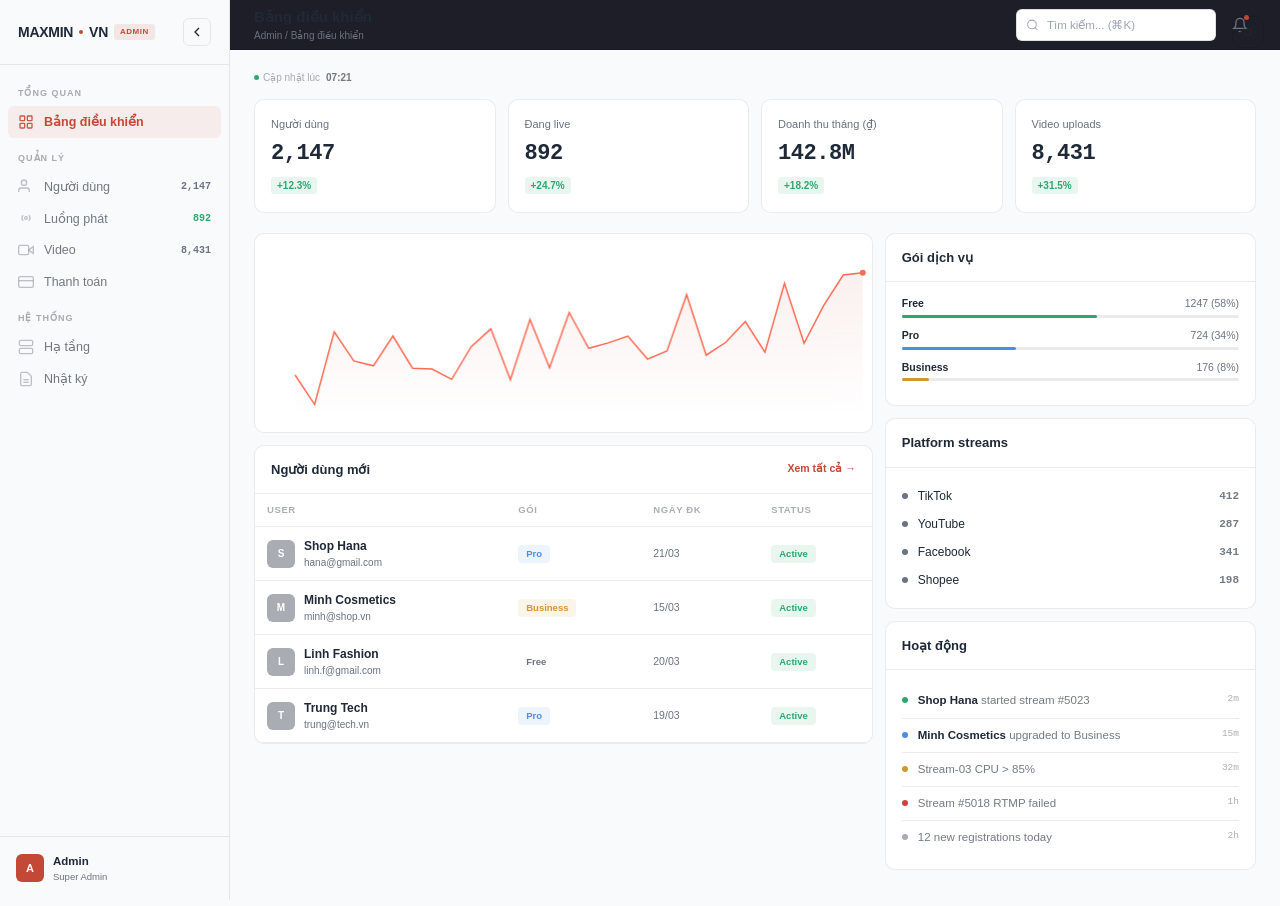
==== commit 04f26a50: "Refine entire color palette — muted, professional-grade Dark mode: - Coral: #ff7e6a → #d4644f (warme" ====
--- a/admin.html
+++ b/admin.html
@@ -18,7 +18,7 @@
   --bg-input:#0e0e20;--border:rgba(255,255,255,.07);--border-h:rgba(255,255,255,.1);
   --text:#eeeef2;--text-dim:rgba(238,238,242,.5);--text-sec:#8a8a9a;--text-muted:rgba(240,240,245,.45);
   --coral:#FF6B54;--coral-dark:#e8533e;
-  --peach:#FFA490;--teal:#4AE3B5;--teal-glow:rgba(74,227,181,.05);--coral-glow:rgba(255,107,84,.06);--bg-hover:rgba(255,255,255,.03);--ease:cubic-bezier(.22,1,.36,1);
+  --peach:#FFA490;--teal:#4AE3B5;--teal-glow:rgba(70,190,150,.05);--coral-glow:rgba(200,85,65,.06);--bg-hover:rgba(255,255,255,.03);--ease:cubic-bezier(.22,1,.36,1);
   --ok:#2da770;--warn:#d4972e;--err:#d14040;--info:#4a8fe0;
   --font:'SVN-Gilroy',sans-serif;--mono:'Space Mono',monospace;
   --r:8px;--r2:10px;--side:230px;
@@ -34,13 +34,13 @@
 .s-head{padding:18px;border-bottom:1px solid var(--border);display:flex;align-items:center;justify-content:space-between}
 .s-logo{font-size:14px;font-weight:700;letter-spacing:-.02em;display:flex;align-items:center;gap:6px}
 .s-logo i{width:4px;height:4px;background:var(--coral);border-radius:50%}
-.s-tag{font-size:8px;font-weight:700;padding:2px 6px;border-radius:3px;background:rgba(255,107,84,.12);color:var(--coral);letter-spacing:.5px;text-transform:uppercase}
+.s-tag{font-size:8px;font-weight:700;padding:2px 6px;border-radius:3px;background:rgba(200,85,65,.12);color:var(--coral);letter-spacing:.5px;text-transform:uppercase}
 .s-back{display:flex;align-items:center;justify-content:center;width:28px;height:28px;border-radius:6px;border:1px solid var(--border);transition:all .15s}.s-back:hover{background:var(--bg-hover);border-color:var(--border-h)}
 .s-nav{flex:1;padding:8px;overflow-y:auto}
 .s-group{font-size:9px;font-weight:700;letter-spacing:1px;text-transform:uppercase;color:var(--text-muted);padding:14px 10px 5px}
 .s-btn{display:flex;align-items:center;gap:10px;padding:8px 10px;border-radius:6px;font-size:12.5px;font-weight:500;color:var(--text-dim);width:100%;text-align:left;transition:background .1s,color .1s}
 .s-btn:hover{background:rgba(255,255,255,.03);color:var(--text)}
-.s-btn.on{background:rgba(255,107,84,.08);color:var(--coral);font-weight:600}
+.s-btn.on{background:rgba(200,85,65,.08);color:var(--coral);font-weight:600}
 .s-btn svg{width:16px;height:16px;flex-shrink:0;opacity:.45}.s-btn.on svg{opacity:.9}
 .s-count{margin-left:auto;font-size:10px;font-weight:700;font-family:var(--mono);color:var(--text-sec);min-width:18px;text-align:right}
 .s-foot{padding:12px;border-top:1px solid var(--border)}
@@ -120,7 +120,7 @@
 .updated{font-size:10px;color:var(--text-muted);margin-bottom:14px;display:flex;align-items:center;gap:4px}.updated::before{content:'';width:5px;height:5px;border-radius:50%;background:var(--ok);flex-shrink:0}
 .chk{width:15px;height:15px;accent-color:var(--coral);cursor:pointer}
 .bulk-bar{display:none;padding:10px 16px;background:var(--bg-card-h);border-bottom:1px solid var(--border);align-items:center;gap:10px;font-size:12px;font-weight:600}.bulk-bar.show{display:flex}.bulk-bar .count{color:var(--coral)}
-.mob-overlay{display:none;position:fixed;inset:0;background:rgba(0,0,0,.5);z-index:99}
+.mob-overlay{display:none;position:fixed;inset:0;background:rgba(0,0,0,.2);z-index:99}
 @media(max-width:1100px){.stats{grid-template-columns:1fr 1fr}.g2,.g2e{grid-template-columns:1fr}.srv-grid{grid-template-columns:1fr 1fr}}
 @media(max-width:768px){.side{transform:translateX(-100%);transition:transform .2s ease}.side.open{transform:none}.main-w{margin-left:0}.mob-tog{display:flex!important}.t-search{display:none}.stats{grid-template-columns:1fr 1fr}.srv-grid{grid-template-columns:1fr}.mob-overlay.show{display:block}}
 @media(max-width:480px){.content{padding:14px 12px}.stats{grid-template-columns:1fr}.st-val{font-size:19px}.top{padding:0 12px;height:46px}.t-title{font-size:13px}}
@@ -253,7 +253,7 @@
 const L=[{t:'12:36:42',l:'ok',m:'User <b>Shop Hana</b> started stream #5023',s:'Stream',ip:'103.28.x.x'},{t:'12:35:18',l:'ok',m:'<b>Minh Cosmetics</b> upgraded to Business',s:'Billing',ip:'113.22.x.x'},{t:'12:32:07',l:'warn',m:'Stream-03 CPU above 85%',s:'Infra',ip:'—'},{t:'12:28:55',l:'err',m:'Stream #5018 RTMP refused',s:'Engine',ip:'27.68.x.x'},{t:'12:25:31',l:'ok',m:'CDN cache purged HN',s:'CDN',ip:'—'},{t:'12:20:14',l:'ok',m:'12 new registrations today',s:'Auth',ip:'—'},{t:'12:15:03',l:'warn',m:'CDN-HN memory 76%',s:'Infra',ip:'—'},{t:'12:10:47',l:'ok',m:'89 videos transcoded',s:'Transcode',ip:'—'},{t:'12:05:22',l:'ok',m:'AI model retrained',s:'AI',ip:'—'},{t:'11:58:19',l:'err',m:'VNPay webhook timeout',s:'Billing',ip:'—'}];
 const lp={ok:'pill-ok',warn:'pill-warn',err:'pill-err'},ltt={ok:'Info',warn:'Warn',err:'Error'};
 document.getElementById('lBody').innerHTML=L.map(l=>'<tr><td style="font-family:var(--mono);font-size:10px;color:var(--text-muted)">'+l.t+'</td><td><span class="pill '+lp[l.l]+'">'+ltt[l.l]+'</span></td><td style="font-size:11.5px;color:var(--text-dim)">'+l.m+'</td><td style="font-size:10.5px;color:var(--text-sec)">'+l.s+'</td><td style="font-family:var(--mono);font-size:9.5px;color:var(--text-muted)">'+l.ip+'</td></tr>').join('');
-const cv=document.getElementById('rvChart');if(cv){const c=cv.getContext('2d'),dp=devicePixelRatio||1;const rd=[];for(let i=0;i<30;i++)rd.push(3.2+Math.random()*2.5+i*.08);function draw(){const r=cv.parentElement.getBoundingClientRect();cv.width=r.width*dp;cv.height=r.height*dp;cv.style.width=r.width+'px';cv.style.height=r.height+'px';c.scale(dp,dp);const w=r.width,h=r.height,p={t:16,r:12,b:20,l:40},cw=w-p.l-p.r,ch=h-p.t-p.b,mx=Math.max(...rd)*1.1,mn=Math.min(...rd)*.9;const pts=rd.map((v,i)=>({x:p.l+(i/29)*cw,y:p.t+ch-((v-mn)/(mx-mn))*ch}));c.clearRect(0,0,w,h);c.strokeStyle='rgba(255,255,255,.04)';c.lineWidth=1;for(let i=0;i<4;i++){const y=p.t+ch*i/3;c.beginPath();c.moveTo(p.l,y);c.lineTo(w-p.r,y);c.stroke();c.fillStyle='rgba(255,255,255,.15)';c.font='9px Space Mono';c.textAlign='right';c.fillText((mx-(mx-mn)*i/3).toFixed(1)+'M',p.l-6,y+3)}c.beginPath();c.moveTo(pts[0].x,h-p.b);pts.forEach(q=>c.lineTo(q.x,q.y));c.lineTo(pts[29].x,h-p.b);c.closePath();const g=c.createLinearGradient(0,p.t,0,h-p.b);g.addColorStop(0,'rgba(255,107,84,.1)');g.addColorStop(1,'rgba(255,107,84,0)');c.fillStyle=g;c.fill();c.beginPath();pts.forEach((q,i)=>i?c.lineTo(q.x,q.y):c.moveTo(q.x,q.y));c.strokeStyle='#FF6B54';c.lineWidth=1.5;c.stroke();const last=pts[29];c.beginPath();c.arc(last.x,last.y,3,0,Math.PI*2);c.fillStyle='#FF6B54';c.fill()}draw();window.addEventListener('resize',draw)}
+const cv=document.getElementById('rvChart');if(cv){const c=cv.getContext('2d'),dp=devicePixelRatio||1;const rd=[];for(let i=0;i<30;i++)rd.push(3.2+Math.random()*2.5+i*.08);function draw(){const r=cv.parentElement.getBoundingClientRect();cv.width=r.width*dp;cv.height=r.height*dp;cv.style.width=r.width+'px';cv.style.height=r.height+'px';c.scale(dp,dp);const w=r.width,h=r.height,p={t:16,r:12,b:20,l:40},cw=w-p.l-p.r,ch=h-p.t-p.b,mx=Math.max(...rd)*1.1,mn=Math.min(...rd)*.9;const pts=rd.map((v,i)=>({x:p.l+(i/29)*cw,y:p.t+ch-((v-mn)/(mx-mn))*ch}));c.clearRect(0,0,w,h);c.strokeStyle='rgba(255,255,255,.04)';c.lineWidth=1;for(let i=0;i<4;i++){const y=p.t+ch*i/3;c.beginPath();c.moveTo(p.l,y);c.lineTo(w-p.r,y);c.stroke();c.fillStyle='rgba(255,255,255,.15)';c.font='9px Space Mono';c.textAlign='right';c.fillText((mx-(mx-mn)*i/3).toFixed(1)+'M',p.l-6,y+3)}c.beginPath();c.moveTo(pts[0].x,h-p.b);pts.forEach(q=>c.lineTo(q.x,q.y));c.lineTo(pts[29].x,h-p.b);c.closePath();const g=c.createLinearGradient(0,p.t,0,h-p.b);g.addColorStop(0,'rgba(200,85,65,.1)');g.addColorStop(1,'rgba(200,85,65,0)');c.fillStyle=g;c.fill();c.beginPath();pts.forEach((q,i)=>i?c.lineTo(q.x,q.y):c.moveTo(q.x,q.y));c.strokeStyle='#FF6B54';c.lineWidth=1.5;c.stroke();const last=pts[29];c.beginPath();c.arc(last.x,last.y,3,0,Math.PI*2);c.fillStyle='#FF6B54';c.fill()}draw();window.addEventListener('resize',draw)}
 </script>
 </body>
 </html>
--- a/theme.css
+++ b/theme.css
@@ -1,251 +1,1050 @@
 /* ══════════════════════════════════════════════════════
-   THEME — Softer Dark + Light Mode
+   THEME — Softer Dark + Clean Light + Motion System
+   Ref: Linear, Stripe, Vercel, Notion
    ══════════════════════════════════════════════════════ */
 
-/* ── Softer Dark (override inline :root) ── */
+/* ── Dark Mode — muted, premium palette ── */
 :root {
-  --bg: #0e0e1a;
-  --bg-card: #151528;
-  --bg-card-h: #1a1a36;
-  --bg-input: #121224;
-  --bg-nav: rgba(14,14,26,.88);
-  --bg-hover: rgba(255,255,255,.03);
-  --border: rgba(255,255,255,.08);
-  --border-h: rgba(255,255,255,.14);
-  --border-accent: rgba(255,120,96,.14);
-  --text: #e4e4ec;
-  --text-dim: rgba(228,228,236,.55);
-  --text-sec: #9392a4;
-  --text-muted: rgba(228,228,236,.38);
-  --coral: #ff7e6a;
-  --coral-dark: #e8614d;
-  --coral-glow: rgba(255,126,106,.07);
-  --peach: #ffb5a4;
-  --teal: #5aeac5;
-  --teal-g: rgba(90,234,197,.35);
-  --teal-glow: rgba(90,234,197,.06);
-  --green: #5aeac5;
-  --amber: #ffac7e;
-  --amber-glow: rgba(255,172,126,.06);
-  --red: #ff6b6b;
-}
-
-/* ── Light Mode ── */
+  --bg: #0c0c18;
+  --bg-card: #13132a;
+  --bg-card-h: #181834;
+  --bg-input: #101022;
+  --bg-nav: rgba(12,12,24,.9);
+  --bg-hover: rgba(255,255,255,.025);
+  --border: rgba(255,255,255,.07);
+  --border-h: rgba(255,255,255,.12);
+  --border-accent: rgba(200,90,70,.1);
+  --text: #dcdce6;
+  --text-dim: rgba(220,220,230,.5);
+  --text-sec: #8b8b9e;
+  --text-muted: rgba(220,220,230,.32);
+  --coral: #d4644f;
+  --coral-dark: #b84d3a;
+  --coral-glow: rgba(212,100,79,.04);
+  --peach: #d49888;
+  --teal: #4cc9a0;
+  --teal-g: rgba(76,201,160,.16);
+  --teal-glow: rgba(76,201,160,.04);
+  --green: #4cc9a0;
+  --amber: #d4984a;
+  --amber-glow: rgba(212,152,74,.04);
+  --red: #d44a4a;
+  --transition-fast: .15s cubic-bezier(.22,1,.36,1);
+  --transition-mid: .25s cubic-bezier(.22,1,.36,1);
+  --transition-slow: .4s cubic-bezier(.22,1,.36,1);
+  --spring: cubic-bezier(.16,1,.3,1);
+}
+
+/* ══════════════════════════════════════════════════════
+   LIGHT MODE — 3-tier depth: page / card+border / float+shadow
+   ══════════════════════════════════════════════════════ */
 html[data-theme="light"] {
   color-scheme: light;
 }
 
 html[data-theme="light"],
 html[data-theme="light"] :root {
-  --bg: #f4f5f9;
+  /* Tier 0: Page — soft off-white, not pure white */
+  --bg: #f9fafb;
   --bg-card: #ffffff;
-  --bg-card-h: #f0f1f6;
-  --bg-input: #f0f1f6;
-  --bg-nav: rgba(244,245,249,.92);
+  --bg-card-h: #f3f4f6;
+  --bg-input: #ffffff;
+  --bg-nav: #ffffff;
   --bg-hover: rgba(0,0,0,.025);
+  /* Borders — subtle but visible */
   --border: rgba(0,0,0,.08);
-  --border-h: rgba(0,0,0,.14);
-  --border-accent: rgba(220,70,50,.12);
-  --text: #1a1a2e;
-  --text-dim: rgba(26,26,46,.6);
-  --text-sec: #5e5e74;
-  --text-muted: rgba(26,26,46,.38);
-  --coral: #e05a44;
-  --coral-dark: #cc4a36;
-  --coral-glow: rgba(224,90,68,.06);
-  --peach: #d4806e;
-  --teal: #1fad82;
-  --teal-g: rgba(31,173,130,.25);
-  --teal-glow: rgba(31,173,130,.06);
-  --green: #1fad82;
-  --amber: #d4824a;
-  --amber-glow: rgba(212,130,74,.06);
-  --red: #dc4444;
-}
-
-/* ── Light mode component overrides ── */
-
-/* Card shadows instead of borders */
+  --border-h: rgba(0,0,0,.13);
+  --border-accent: rgba(200,55,40,.1);
+  /* Text — warm dark, not pure black */
+  --text: #1f2937;
+  --text-dim: rgba(31,41,55,.62);
+  --text-sec: #6b7280;
+  --text-muted: rgba(31,41,55,.38);
+  /* Accent — warm, muted, professional */
+  --coral: #c44836;
+  --coral-dark: #a33a2c;
+  --coral-glow: rgba(196,72,54,.04);
+  --peach: #c4705e;
+  --teal: #1a8a6a;
+  --teal-g: rgba(26,138,106,.14);
+  --teal-glow: rgba(26,138,106,.035);
+  --green: #1a8a6a;
+  --amber: #b07a1c;
+  --amber-glow: rgba(176,122,28,.04);
+  --red: #c43030;
+}
+
+/* ─────────────────────────────────────────────────────
+   LIGHT: Tier 1 — Sidebar & Topbar (solid, no blur)
+   ───────────────────────────────────────────────────── */
 html[data-theme="light"] .sidebar {
-  background: #fff;
-  box-shadow: 1px 0 8px rgba(0,0,0,.04);
-}
-
+  background: #ffffff;
+  border-right-color: rgba(0,0,0,.06);
+}
 html[data-theme="light"] .topbar {
-  background: rgba(244,245,249,.92);
-  backdrop-filter: blur(16px);
-  box-shadow: 0 1px 4px rgba(0,0,0,.04);
-}
-
+  background: #ffffff;
+  backdrop-filter: none;
+  border-bottom-color: rgba(0,0,0,.06);
+}
 html[data-theme="light"] .header.scrolled {
-  background: rgba(244,245,249,.92);
-  box-shadow: 0 2px 12px rgba(0,0,0,.06);
-}
-
-/* Cards get subtle shadow in light mode */
+  background: #ffffff;
+  backdrop-filter: none;
+  border-bottom-color: rgba(0,0,0,.06);
+  box-shadow: none;
+}
+
+/* ─────────────────────────────────────────────────────
+   LIGHT: Tier 1 — Cards (border only, NO shadow)
+   ───────────────────────────────────────────────────── */
 html[data-theme="light"] .card,
 html[data-theme="light"] .price-card,
 html[data-theme="light"] .ob-card,
 html[data-theme="light"] .ck-form,
 html[data-theme="light"] .ck-summary,
 html[data-theme="light"] .detail-panel,
-html[data-theme="light"] .current-plan {
-  box-shadow: 0 1px 6px rgba(0,0,0,.05);
-}
-
-/* Inputs */
+html[data-theme="light"] .current-plan,
+html[data-theme="light"] .plat-item,
+html[data-theme="light"] .dp-stat,
+html[data-theme="light"] .stat-card,
+html[data-theme="light"] .sc,
+html[data-theme="light"] .chart-wrap,
+html[data-theme="light"] .qa-card,
+html[data-theme="light"] .ql-card {
+  background: #ffffff;
+  border-color: rgba(0,0,0,.08);
+  box-shadow: none;
+}
+
+/* Landing cards */
+html[data-theme="light"] .feat-card,
+html[data-theme="light"] .step-card,
+html[data-theme="light"] .blog-card,
+html[data-theme="light"] .test-card,
+html[data-theme="light"] .faq-item {
+  background: #ffffff;
+  border-color: rgba(0,0,0,.08);
+  box-shadow: none;
+}
+
+/* ─────────────────────────────────────────────────────
+   LIGHT: Tier 2 — Floating elements (shadow allowed)
+   ───────────────────────────────────────────────────── */
+html[data-theme="light"] .sb-dropdown {
+  background: #ffffff;
+  border-color: rgba(0,0,0,.08);
+  box-shadow: 0 4px 16px rgba(0,0,0,.08), 0 0 0 1px rgba(0,0,0,.04);
+}
+html[data-theme="light"] .confirm-box,
+html[data-theme="light"] .dg-card,
+html[data-theme="light"] .terms-modal {
+  background: #ffffff;
+  border-color: rgba(0,0,0,.06);
+  box-shadow: 0 16px 48px rgba(0,0,0,.1), 0 0 0 1px rgba(0,0,0,.04);
+}
+html[data-theme="light"] .confirm-overlay,
+html[data-theme="light"] .dg-overlay {
+  background: rgba(0,0,0,.18);
+  backdrop-filter: blur(4px);
+}
+html[data-theme="light"] .maxi-orb {
+  background: #ffffff;
+  border-color: rgba(0,0,0,.08);
+  box-shadow: 0 2px 8px rgba(0,0,0,.06);
+}
+html[data-theme="light"] .maxi-msg {
+  background: #ffffff;
+  border-color: rgba(0,0,0,.06);
+  box-shadow: 0 2px 8px rgba(0,0,0,.06);
+  color: #374151;
+}
+html[data-theme="light"] .toast.success {
+  background: rgba(26,138,106,.06);
+  border-color: rgba(26,138,106,.15);
+  color: #1a8a6a;
+}
+html[data-theme="light"] .toast.info {
+  background: rgba(59,130,246,.06);
+  border-color: rgba(59,130,246,.12);
+  color: #2563eb;
+}
+
+/* Hero mockup floats */
+html[data-theme="light"] .hero-mock {
+  border-color: rgba(0,0,0,.08);
+  box-shadow: 0 20px 60px rgba(0,0,0,.06), 0 0 0 1px rgba(0,0,0,.04);
+}
+
+/* ─────────────────────────────────────────────────────
+   LIGHT: Inputs — white bg, clear border
+   ───────────────────────────────────────────────────── */
 html[data-theme="light"] input,
 html[data-theme="light"] textarea,
 html[data-theme="light"] select {
-  background: #f0f1f6;
-  border-color: rgba(0,0,0,.1);
-  color: #1a1a2e;
-}
-html[data-theme="light"] input:focus {
-  border-color: var(--coral);
-  box-shadow: 0 0 0 3px rgba(224,90,68,.08);
+  background: #ffffff;
+  border-color: rgba(0,0,0,.12);
+  color: #1f2937;
+}
+html[data-theme="light"] input:focus,
+html[data-theme="light"] textarea:focus {
+  border-color: #1f2937;
+  box-shadow: 0 0 0 3px rgba(31,41,55,.06);
 }
 html[data-theme="light"] input::placeholder {
-  color: rgba(26,26,46,.32);
-}
-
-/* Buttons */
+  color: #9ca3af;
+}
+
+/* ─────────────────────────────────────────────────────
+   LIGHT: Buttons
+   ───────────────────────────────────────────────────── */
 html[data-theme="light"] .btn-google {
-  background: #fff;
-  color: #1a1a2e;
-  box-shadow: 0 1px 6px rgba(0,0,0,.1);
-  border: 1px solid rgba(0,0,0,.08);
+  background: #ffffff;
+  color: #1f2937;
+  border: 1px solid rgba(0,0,0,.12);
+  box-shadow: none;
 }
 html[data-theme="light"] .btn-submit,
 html[data-theme="light"] .btn-pay,
 html[data-theme="light"] .ob-btn-next,
 html[data-theme="light"] .price-btn.fill,
-html[data-theme="light"] .tb-btn.primary {
-  box-shadow: 0 2px 10px rgba(224,90,68,.18);
-}
-
-/* Sidebar user dropdown */
-html[data-theme="light"] .sb-dropdown {
-  background: #fff;
-  box-shadow: 0 8px 28px rgba(0,0,0,.1);
-}
-
-/* Mascot helper */
-html[data-theme="light"] .maxi-orb {
-  background: #fff;
-  box-shadow: 0 4px 16px rgba(0,0,0,.08);
-}
-html[data-theme="light"] .maxi-msg {
-  background: #fff;
-  box-shadow: 0 4px 16px rgba(0,0,0,.06);
-}
-
-/* Toast */
-html[data-theme="light"] .toast.success {
-  background: rgba(31,173,130,.08);
-  border-color: rgba(31,173,130,.2);
-}
-html[data-theme="light"] .toast.info {
-  background: rgba(70,120,220,.08);
-  border-color: rgba(70,120,220,.15);
-}
-
-/* Stream status badge */
+html[data-theme="light"] .tb-btn.primary,
+html[data-theme="light"] .ob-btn-finish {
+  box-shadow: none;
+}
+html[data-theme="light"] .price-btn.outline,
+html[data-theme="light"] .ob-btn-back,
+html[data-theme="light"] .dg-btn.cancel,
+html[data-theme="light"] .confirm-btn.cancel,
+html[data-theme="light"] .nav-cta {
+  border-color: rgba(0,0,0,.12);
+  color: #374151;
+}
+html[data-theme="light"] .nav-cta:hover {
+  background: var(--coral);
+  color: #fff;
+  border-color: var(--coral);
+}
+
+/* ─────────────────────────────────────────────────────
+   LIGHT: Sidebar items
+   ───────────────────────────────────────────────────── */
+html[data-theme="light"] .sb-item.active {
+  background: rgba(196,72,54,.05);
+  color: #c7392a;
+}
+html[data-theme="light"] .sb-item.active::before {
+  background: #c7392a;
+}
+html[data-theme="light"] .sb-item:hover {
+  background: rgba(0,0,0,.025);
+}
+html[data-theme="light"] .sb-dd-item:hover {
+  background: #f3f4f6;
+}
+html[data-theme="light"] .sb-avatar {
+  background: linear-gradient(135deg, #c44836, #e8756a);
+}
+html[data-theme="light"] .sb-badge,
+html[data-theme="light"] .sb-item .sb-badge {
+  background: #c44836;
+}
+
+/* ─────────────────────────────────────────────────────
+   LIGHT: Specific components
+   ───────────────────────────────────────────────────── */
+
+/* Stream status */
 html[data-theme="light"] .st-status.live {
-  background: rgba(31,173,130,.08);
-}
-
-/* Card preview in checkout */
+  background: rgba(26,138,106,.06);
+  color: #1a8a6a;
+}
+html[data-theme="light"] .st-status.sched {
+  background: rgba(202,138,4,.06);
+  color: #a16207;
+}
+html[data-theme="light"] .st-viewers { color: #1a8a6a; }
+
+/* Checkout card preview — keep dark */
 html[data-theme="light"] .card-preview {
-  background: linear-gradient(135deg, #2a2a50, #3a2a50);
-}
-
-/* Auth right panel */
+  background: linear-gradient(135deg, #1e1b4b, #312e81);
+}
+
+/* Auth right panel — visible separation */
 html[data-theme="light"] .auth-right {
-  background: linear-gradient(135deg, rgba(224,90,68,.04), rgba(31,173,130,.03));
-}
-html[data-theme="light"] .auth-right::before {
-  opacity: .04;
-}
-html[data-theme="light"] .auth-right::after {
-  opacity: .03;
-}
-
-/* Auth pills */
+  background: #f3f4f6;
+  border-left-color: rgba(0,0,0,.06);
+}
+html[data-theme="light"] .auth-right::before { opacity: .02; }
+html[data-theme="light"] .auth-right::after { opacity: .015; }
 html[data-theme="light"] .auth-pill {
-  background: rgba(0,0,0,.03);
+  background: #ffffff;
   border-color: rgba(0,0,0,.08);
-}
-
-/* Ambient blurs — hide in light mode */
+  color: #4b5563;
+}
+
+/* Ambient / noise — off in light */
 html[data-theme="light"] .amb,
 html[data-theme="light"] .amb-wrap,
 html[data-theme="light"] .amb-1,
-html[data-theme="light"] .amb-2 {
-  opacity: 0 !important;
-}
-
-/* Body noise overlay */
-html[data-theme="light"] body::after {
-  opacity: 0 !important;
-}
-
-/* Landing hero gradient text */
+html[data-theme="light"] .amb-2 { opacity: 0 !important; }
+html[data-theme="light"] body::after { opacity: 0 !important; }
+
+/* Landing announce */
 html[data-theme="light"] .announce {
-  background: linear-gradient(90deg, rgba(224,90,68,.05), rgba(31,173,130,.03));
-}
+  background: #fefce8;
+  border-bottom-color: rgba(0,0,0,.04);
+}
+html[data-theme="light"] .announce strong { color: #c7392a; }
 
 /* Mobile menu */
-html[data-theme="light"] .mobile-menu {
-  background: rgba(244,245,249,.97);
-}
-
-/* Pricing cards */
+html[data-theme="light"] .mobile-menu { background: rgba(249,250,251,.98); }
+html[data-theme="light"] .mobile-menu a { color: #374151; }
+
+/* Pricing */
 html[data-theme="light"] .price-card.current {
-  border-color: var(--teal);
-  background: linear-gradient(170deg, rgba(31,173,130,.03), #fff 40%);
-}
+  border-color: rgba(26,138,106,.25);
+  background: #ffffff;
+}
+html[data-theme="light"] .price-card.current::after { background: #1a8a6a; }
 html[data-theme="light"] .price-card.rec {
-  border-color: rgba(224,90,68,.25);
-  background: linear-gradient(170deg, rgba(224,90,68,.03), #fff 40%);
-}
-
-/* Upload zone */
-html[data-theme="light"] .upload-zone {
+  border-color: rgba(196,72,54,.18);
+  background: #ffffff;
+}
+html[data-theme="light"] .price-card.rec::after { background: linear-gradient(90deg, #c44836, #e8756a); }
+html[data-theme="light"] .price-btn.current-btn {
+  background: rgba(26,138,106,.05);
+  border-color: rgba(26,138,106,.15);
+  color: #1a8a6a;
+}
+html[data-theme="light"] .price-badge.cur {
+  background: rgba(26,138,106,.06);
+  color: #1a8a6a;
+  border-color: rgba(26,138,106,.15);
+}
+html[data-theme="light"] .price-badge.pop {
+  background: rgba(196,72,54,.06);
+  color: #c7392a;
+  border-color: rgba(196,72,54,.12);
+}
+html[data-theme="light"] .billing-switch { background: rgba(0,0,0,.08); border-color: rgba(0,0,0,.06); }
+html[data-theme="light"] .billing-switch.on { background: #c44836; border-color: #c44836; }
+
+/* Onboarding */
+html[data-theme="light"] .upload-zone { border-color: rgba(0,0,0,.12); background: #ffffff; }
+html[data-theme="light"] .upload-zone:hover { border-color: #c44836; background: rgba(196,72,54,.02); }
+html[data-theme="light"] .upload-zone.has-file { border-color: #1a8a6a; background: rgba(26,138,106,.02); }
+html[data-theme="light"] .plat-btn.connect { color: #c7392a; border-color: rgba(196,72,54,.2); background: rgba(196,72,54,.04); }
+html[data-theme="light"] .plat-btn.done { color: #1a8a6a; border-color: rgba(26,138,106,.2); background: rgba(26,138,106,.04); }
+html[data-theme="light"] .plat-item.connected { border-color: rgba(26,138,106,.15); background: rgba(26,138,106,.02); }
+
+/* Checkout */
+html[data-theme="light"] .bank-info { background: #f3f4f6; border-color: rgba(0,0,0,.06); }
+html[data-theme="light"] .bank-copy { color: #1a8a6a; border-color: rgba(26,138,106,.2); background: rgba(26,138,106,.04); }
+html[data-theme="light"] .qr-box { border: 1px solid rgba(0,0,0,.08); box-shadow: none; }
+
+/* Dividers */
+html[data-theme="light"] .ck-divider,
+html[data-theme="light"] .price-div,
+html[data-theme="light"] .sb-dd-div,
+html[data-theme="light"] .auth-divider::before,
+html[data-theme="light"] .auth-divider::after { background: rgba(0,0,0,.06); }
+
+/* Tabs */
+html[data-theme="light"] .st-tab.active,
+html[data-theme="light"] .stream-tabs .st-tab.active {
+  color: #c7392a;
+  border-color: rgba(196,72,54,.2);
+  background: rgba(196,72,54,.04);
+}
+
+/* Scrollbar */
+html[data-theme="light"] ::-webkit-scrollbar-thumb { background: rgba(0,0,0,.1); }
+html[data-theme="light"] ::-webkit-scrollbar-track { background: transparent; }
+
+/* Misc */
+html[data-theme="light"] .pw-strength { background: rgba(0,0,0,.06); }
+html[data-theme="light"] .sec-label { color: #c7392a; }
+html[data-theme="light"] .ticker-item { color: #9ca3af; }
+html[data-theme="light"] .ticker-dot { background: rgba(0,0,0,.1); }
+html[data-theme="light"] .nav-menu a { color: #6b7280; }
+html[data-theme="light"] .nav-menu a:hover { color: #1f2937; background: rgba(0,0,0,.03); }
+html[data-theme="light"] .nav-login { color: #6b7280; }
+html[data-theme="light"] .nav-login:hover { color: #1f2937; }
+html[data-theme="light"] .cta-section,
+html[data-theme="light"] .sec-cta { background: #f3f4f6; }
+
+/* Stat bar pills */
+html[data-theme="light"] .sbar-item {
+  background: #ffffff;
+  border-color: rgba(0,0,0,.08);
+}
+html[data-theme="light"] .sbar-item:hover {
+  border-color: rgba(0,0,0,.14);
+  background: #ffffff;
+}
+html[data-theme="light"] .sbar-num {
+  color: #c7392a;
+}
+
+
+/* ─────────────────────────────────────────────────────
+   LIGHT: Missing border overrides (hardcoded rgba(255) in dark)
+   ───────────────────────────────────────────────────── */
+
+/* Landing: "Xem cách hoạt động" secondary button — uses rgba(255,255,255,.07) in dark */
+html[data-theme="light"] .btn-s {
+  border: 1px solid rgba(0,0,0,.12) !important;
+  color: #374151;
+  background: #ffffff;
+}
+html[data-theme="light"] .btn-s:hover {
+  border-color: rgba(0,0,0,.2) !important;
+  background: #f3f4f6;
+}
+
+/* Landing: showcase play button — rgba(255,255,255,.1) border */
+html[data-theme="light"] .sc-play {
+  border-color: rgba(0,0,0,.1);
+  background: rgba(255,255,255,.9);
+}
+html[data-theme="light"] .sc-play:hover {
+  border-color: rgba(0,0,0,.16);
+  background: #ffffff;
+}
+
+/* Library: filter buttons */
+html[data-theme="light"] .lib-filter-btn {
+  border-color: rgba(0,0,0,.1);
+  color: #6b7280;
+  background: #ffffff;
+}
+html[data-theme="light"] .lib-filter-btn:hover {
+  border-color: rgba(0,0,0,.16);
+  color: #374151;
+  background: #f9fafb;
+}
+html[data-theme="light"] .lib-filter-btn.active {
+  border-color: rgba(196,72,54,.25);
+  color: #c7392a;
+  background: rgba(196,72,54,.04);
+}
+
+/* Wizard: auto-live mode buttons */
+html[data-theme="light"] .ao-btn {
+  border-color: rgba(0,0,0,.1);
+  color: #6b7280;
+  background: #ffffff;
+}
+html[data-theme="light"] .ao-btn:hover {
+  border-color: rgba(0,0,0,.16);
+  color: #374151;
+}
+html[data-theme="light"] .ao-btn.active {
+  border-color: rgba(196,72,54,.25);
+  color: #c7392a;
+  background: rgba(196,72,54,.04);
+}
+
+/* Wizard: review tags */
+html[data-theme="light"] .review-tag {
+  background: #f3f4f6;
+  color: #374151;
+}
+html[data-theme="light"] .review-tag.off {
+  background: #f9fafb;
+  color: #9ca3af;
+}
+
+/* Admin: filter/format buttons */
+html[data-theme="light"] .fbtn {
+  border-color: rgba(0,0,0,.1);
+  color: #6b7280;
+  background: #ffffff;
+}
+html[data-theme="light"] .fbtn:hover {
+  border-color: rgba(0,0,0,.16);
+  color: #374151;
+}
+html[data-theme="light"] .fbtn.on,
+html[data-theme="light"] .fbtn.active {
+  border-color: rgba(196,72,54,.25);
+  color: #c7392a;
+  background: rgba(196,72,54,.04);
+}
+
+/* Admin: outline buttons */
+html[data-theme="light"] .btn-o {
   border-color: rgba(0,0,0,.12);
-}
-html[data-theme="light"] .upload-zone:hover {
+  color: #374151;
+}
+html[data-theme="light"] .btn-o:hover {
+  border-color: rgba(0,0,0,.2);
+  background: #f3f4f6;
+}
+
+/* Streams: detail panel controls */
+html[data-theme="light"] .dp-ctrl {
+  border-color: rgba(0,0,0,.1);
+  color: #6b7280;
+}
+html[data-theme="light"] .dp-ctrl:hover {
+  border-color: rgba(0,0,0,.16);
+  color: #374151;
+  background: #f9fafb;
+}
+html[data-theme="light"] .dp-ctrl.danger {
+  color: #b82e2e;
+  border-color: rgba(220,38,38,.2);
+}
+html[data-theme="light"] .dp-ctrl.warn {
+  color: #d97706;
+  border-color: rgba(217,119,6,.2);
+}
+
+/* Streams: action buttons in table */
+html[data-theme="light"] .st-act {
+  border-color: rgba(0,0,0,.1);
+}
+html[data-theme="light"] .st-act:hover {
+  border-color: rgba(0,0,0,.16);
+  background: #f3f4f6;
+}
+
+/* Checkout: plan selector card */
+html[data-theme="light"] .ck-plan {
+  background: rgba(196,72,54,.03);
+  border-color: rgba(196,72,54,.12);
+}
+
+/* Checkout: payment method tabs */
+html[data-theme="light"] .pay-method {
+  border-color: rgba(0,0,0,.1);
+  background: #ffffff;
+}
+html[data-theme="light"] .pay-method:hover {
+  border-color: rgba(0,0,0,.18);
+  background: #f9fafb;
+}
+html[data-theme="light"] .pay-method.active {
   border-color: var(--coral);
-  background: rgba(224,90,68,.03);
-}
-
-/* QR box */
-html[data-theme="light"] .qr-box {
-  box-shadow: 0 2px 8px rgba(0,0,0,.06);
-}
-
-/* Confirm modal */
-html[data-theme="light"] .confirm-overlay {
-  background: rgba(0,0,0,.3);
-}
-html[data-theme="light"] .confirm-box,
-html[data-theme="light"] .dg-card,
-html[data-theme="light"] .terms-modal {
-  background: #fff;
-  box-shadow: 0 16px 48px rgba(0,0,0,.12);
-}
-
-/* Bank info */
-html[data-theme="light"] .bank-info {
-  background: #f8f9fc;
-}
-
-/* Scrollbar */
-html[data-theme="light"] ::-webkit-scrollbar-thumb {
-  background: rgba(0,0,0,.12);
-}
-
-/* ── Theme toggle button ── */
+  background: rgba(196,72,54,.03);
+}
+
+/* Landing: blog coming soon badge */
+html[data-theme="light"] .blog-soon-badge {
+  border-color: rgba(0,0,0,.08);
+  background: #f3f4f6;
+  color: #6b7280;
+}
+
+/* Topbar: notification button */
+html[data-theme="light"] .tb-notif {
+  border-color: rgba(0,0,0,.1);
+}
+html[data-theme="light"] .tb-notif:hover {
+  border-color: rgba(0,0,0,.16);
+  background: #f3f4f6;
+}
+
+/* Settings: toggle switch */
+html[data-theme="light"] .sw-track {
+  background: rgba(0,0,0,.1);
+  border-color: rgba(0,0,0,.06);
+}
+html[data-theme="light"] .sw-track.on {
+  background: #1a8a6a;
+}
+
+/* Settings: save button disabled state */
+html[data-theme="light"] .btn-save:disabled,
+html[data-theme="light"] .btn-save[disabled] {
+  background: #e5e7eb;
+  color: #9ca3af;
+  border-color: rgba(0,0,0,.06);
+}
+
+/* Dashboard: notification dot */
+html[data-theme="light"] .notif-dot {
+  border-color: #f9fafb;
+}
+
+/* Generic: all elements using var(--border) — ensure visible in light */
+html[data-theme="light"] .mob-toggle {
+  border-color: rgba(0,0,0,.1);
+  background: #ffffff;
+}
+html[data-theme="light"] .mob-toggle:hover {
+  border-color: rgba(0,0,0,.16);
+}
+
+/* Sidebar toggle */
+html[data-theme="light"] .sb-toggle {
+  border-color: rgba(0,0,0,.1);
+  background: #ffffff;
+}
+html[data-theme="light"] .sb-toggle:hover {
+  border-color: rgba(0,0,0,.16);
+  background: #f3f4f6;
+}
+
+/* Stream table header */
+html[data-theme="light"] .stream-table th {
+  color: #6b7280;
+  border-bottom-color: rgba(0,0,0,.06);
+}
+html[data-theme="light"] .stream-table td {
+  border-bottom-color: rgba(0,0,0,.04);
+}
+html[data-theme="light"] .stream-table tr:hover td {
+  background: #f9fafb;
+}
+html[data-theme="light"] .stream-table tr.selected td {
+  background: rgba(196,72,54,.03);
+}
+
+/* Landing: all hardcoded rgba(255) borders catchall */
+html[data-theme="light"] [style*="border"][style*="rgba(255"] {
+  border-color: rgba(0,0,0,.1) !important;
+}
+
+
+/* ══════════════════════════════════════════════════════
+   ADVANCED HOVER & MOTION SYSTEM (both themes)
+   ══════════════════════════════════════════════════════ */
+
+/* ── Global smooth transitions ── */
+*, *::before, *::after {
+  transition-timing-function: cubic-bezier(.22,1,.36,1);
+}
+
+/* ── Cards: lift on hover ── */
+.price-card,
+.feat-card,
+.step-card,
+.blog-card,
+.test-card,
+.plat-item,
+.stat-card,
+.sc,
+.qa-card,
+.ql-card {
+  transition: transform .3s var(--spring), border-color .25s, background .25s;
+}
+.price-card:hover,
+.feat-card:hover,
+.step-card:hover,
+.test-card:hover {
+  transform: translateY(-4px);
+}
+html[data-theme="light"] .price-card:hover,
+html[data-theme="light"] .feat-card:hover,
+html[data-theme="light"] .step-card:hover,
+html[data-theme="light"] .test-card:hover {
+  border-color: rgba(0,0,0,.14);
+  box-shadow: 0 8px 24px rgba(0,0,0,.06);
+}
+
+.plat-item {
+  transition: transform .25s var(--spring), border-color .2s, background .2s;
+}
+.plat-item:hover {
+  transform: translateY(-2px);
+}
+
+/* Stat cards: subtle scale */
+.stat-card:hover,
+.sc:hover,
+.qa-card:hover,
+.ql-card:hover {
+  transform: translateY(-2px);
+}
+html[data-theme="light"] .stat-card:hover,
+html[data-theme="light"] .sc:hover {
+  border-color: rgba(0,0,0,.12);
+}
+
+/* ── Buttons: press + lift ── */
+.btn-submit,
+.btn-pay,
+.btn-google,
+.ob-btn-next,
+.ob-btn-back,
+.ob-btn-finish,
+.price-btn,
+.tb-btn,
+.nav-cta,
+.plat-btn,
+.dg-btn,
+.confirm-btn,
+.bank-copy {
+  transition: transform .2s var(--spring), background .2s, color .2s, border-color .2s, box-shadow .2s, opacity .2s;
+}
+.btn-submit:hover,
+.btn-pay:hover,
+.ob-btn-next:hover,
+.ob-btn-finish:hover,
+.price-btn.fill:hover,
+.tb-btn.primary:hover {
+  transform: translateY(-2px);
+}
+.btn-submit:active,
+.btn-pay:active,
+.btn-google:active,
+.ob-btn-next:active,
+.ob-btn-finish:active,
+.price-btn:active,
+.tb-btn:active,
+.nav-cta:active,
+.plat-btn:active,
+.dg-btn:active,
+.confirm-btn:active,
+.bank-copy:active {
+  transform: scale(.97);
+  transition-duration: .1s;
+}
+
+/* ── Sidebar items: slide indicator ── */
+.sb-item {
+  transition: background .2s, color .2s, transform .2s var(--spring);
+  position: relative;
+}
+.sb-item:hover {
+  transform: translateX(2px);
+}
+.sb-item.active {
+  transform: translateX(0);
+}
+.sb-item.active::before {
+  transition: height .25s var(--spring), background .2s;
+}
+.sb-item:hover:not(.active)::after {
+  content: '';
+  position: absolute;
+  left: 0;
+  top: 50%;
+  transform: translateY(-50%);
+  width: 2px;
+  height: 12px;
+  background: var(--text-muted);
+  border-radius: 0 2px 2px 0;
+  opacity: .5;
+  animation: sbHintIn .2s var(--spring);
+}
+@keyframes sbHintIn {
+  0% { height: 0; opacity: 0; }
+  100% { height: 12px; opacity: .5; }
+}
+
+/* ── Sidebar user: glow ring on hover ── */
+.sb-user {
+  transition: background .2s, box-shadow .3s;
+}
+.sb-user:hover {
+  box-shadow: 0 0 0 2px var(--coral-glow);
+}
+
+/* ── Sidebar toggle: rotate icon ── */
+.sb-toggle {
+  transition: transform .2s, border-color .2s, background .2s;
+}
+.sb-toggle:hover {
+  background: var(--bg-card-h);
+  border-color: var(--border-h);
+  transform: translateY(-50%) scale(1.1);
+}
+
+/* ── Nav links: underline slide-in ── */
+.nav-menu a {
+  position: relative;
+}
+.nav-menu a::after {
+  content: '';
+  position: absolute;
+  bottom: 2px;
+  left: 14px;
+  right: 14px;
+  height: 2px;
+  background: var(--coral);
+  border-radius: 1px;
+  transform: scaleX(0);
+  transform-origin: center;
+  transition: transform .25s var(--spring);
+}
+.nav-menu a:hover::after {
+  transform: scaleX(1);
+}
+.nav-menu a[aria-current="page"]::after {
+  transform: scaleX(1);
+  background: var(--coral);
+}
+
+/* ── Stream table rows: highlight slide ── */
+.stream-table tr {
+  transition: background .15s;
+  position: relative;
+}
+.stream-table tr::after {
+  content: '';
+  position: absolute;
+  left: 0;
+  top: 0;
+  bottom: 0;
+  width: 3px;
+  background: var(--coral);
+  border-radius: 0 2px 2px 0;
+  opacity: 0;
+  transform: scaleY(0);
+  transition: opacity .2s, transform .2s var(--spring);
+}
+.stream-table tr:hover::after {
+  opacity: 1;
+  transform: scaleY(.6);
+}
+.stream-table tr.selected::after {
+  opacity: 1;
+  transform: scaleY(1);
+  background: var(--teal);
+}
+
+/* ── Action buttons (stream controls): pop ── */
+.st-act,
+.dp-ctrl {
+  transition: transform .2s var(--spring), background .15s, border-color .15s;
+}
+.st-act:hover,
+.dp-ctrl:hover {
+  transform: scale(1.08);
+}
+.st-act:active,
+.dp-ctrl:active {
+  transform: scale(.92);
+}
+
+/* ── Maxi mascot: bounce on hover ── */
+.maxi-orb {
+  transition: transform .3s var(--spring), box-shadow .3s, border-color .2s;
+}
+.maxi-orb:hover {
+  transform: scale(1.12);
+  border-color: var(--coral);
+}
+.maxi-orb:active {
+  transform: scale(.95);
+}
+
+/* ── Pricing cards: recommended glow pulse ── */
+.price-card.rec {
+  position: relative;
+}
+.price-card.rec::before {
+  content: '';
+  position: absolute;
+  inset: -1px;
+  border-radius: 17px;
+  background: linear-gradient(135deg, var(--coral), var(--peach));
+  opacity: 0;
+  z-index: -1;
+  transition: opacity .4s;
+}
+.price-card.rec:hover::before {
+  opacity: .08;
+}
+html[data-theme="light"] .price-card.rec:hover::before {
+  opacity: .05;
+}
+
+/* ── FAQ items: smooth expand ── */
+.faq-item {
+  transition: transform .25s var(--spring), border-color .2s, background .2s;
+}
+.faq-item:hover {
+  transform: translateY(-2px);
+  border-color: var(--border-h);
+}
+
+/* ── Upload zone: pulse border on drag ── */
+.upload-zone {
+  transition: border-color .3s, background .3s, transform .3s var(--spring);
+}
+.upload-zone.dragover {
+  transform: scale(1.02);
+}
+
+/* ── Inputs: smooth glow on focus ── */
+input, textarea, select {
+  transition: border-color .2s, box-shadow .2s, background .2s;
+}
+
+/* ── Logo: subtle hover glow ── */
+.logo, .sb-logo, .auth-logo, .ob-logo, .ck-logo {
+  transition: opacity .2s;
+}
+.logo:hover, .sb-logo:hover, .auth-logo:hover {
+  opacity: .85;
+}
+
+/* ── Auth showcase mascot: tilt on hover ── */
+.auth-mascot svg {
+  transition: transform .4s var(--spring);
+}
+.auth-mascot:hover svg {
+  transform: rotate(-5deg) scale(1.05);
+}
+
+/* ── Onboarding progress bars: glow active ── */
+.ob-bar.active .fill {
+  position: relative;
+  overflow: visible;
+}
+.ob-bar.active .fill::after {
+  content: '';
+  position: absolute;
+  right: 0;
+  top: -2px;
+  width: 8px;
+  height: 8px;
+  border-radius: 50%;
+  background: var(--coral);
+  box-shadow: 0 0 8px var(--coral);
+  animation: progressGlow 1.5s ease-in-out infinite;
+}
+@keyframes progressGlow {
+  0%, 100% { opacity: 1; transform: scale(1); }
+  50% { opacity: .5; transform: scale(.7); }
+}
+
+/* ── Page transitions: fade-slide on load ── */
+.auth-card,
+.ob-page.active,
+.checkout-wrap,
+.main {
+  animation: pageSlideIn .5s var(--spring);
+}
+@keyframes pageSlideIn {
+  0% { opacity: 0; transform: translateY(12px); }
+  100% { opacity: 1; transform: translateY(0); }
+}
+
+/* ── Scroll reveal enhancement ── */
+.rv {
+  transition: opacity .6s var(--spring), transform .6s var(--spring);
+}
+.rv.vis {
+  opacity: 1;
+  transform: translateY(0);
+}
+
+/* ── Theme transition: smooth color change ── */
+html {
+  transition: background-color .35s ease, color .35s ease;
+}
+body,
+.sidebar,
+.topbar,
+.header,
+input,
+textarea,
+button,
+.card,
+.price-card,
+.sb-dropdown,
+.maxi-orb,
+.maxi-msg {
+  transition-property: background-color, border-color, color, box-shadow, transform;
+  transition-duration: .3s;
+  transition-timing-function: ease;
+}
+
+/* ── Notification badge: pulse ── */
+.sb-badge {
+  animation: badgePulse 3s ease-in-out infinite;
+}
+@keyframes badgePulse {
+  0%, 100% { transform: scale(1); }
+  50% { transform: scale(1.08); }
+}
+.tb-notif .notif-dot {
+  animation: dotPulse 2s ease-in-out infinite;
+}
+@keyframes dotPulse {
+  0%, 100% { opacity: 1; box-shadow: 0 0 0 0 var(--coral); }
+  50% { opacity: .8; box-shadow: 0 0 0 4px rgba(255,107,84,.15); }
+}
+
+/* ── Link hover: color shift ── */
+.auth-footer a,
+.form-link,
+.auth-terms a {
+  transition: color .2s, opacity .2s;
+  position: relative;
+}
+.auth-footer a::after,
+.form-link::after {
+  content: '';
+  position: absolute;
+  bottom: -1px;
+  left: 0;
+  width: 100%;
+  height: 1px;
+  background: currentColor;
+  transform: scaleX(0);
+  transform-origin: right;
+  transition: transform .25s var(--spring);
+}
+.auth-footer a:hover::after,
+.form-link:hover::after {
+  transform: scaleX(1);
+  transform-origin: left;
+}
+
+/* ── Pay method tabs: slide indicator ── */
+.pay-method {
+  transition: border-color .25s, background .25s, transform .2s var(--spring);
+}
+.pay-method:hover {
+  transform: translateY(-2px);
+}
+.pay-method.active {
+  transform: translateY(-2px);
+}
+
+/* ── Hover ring on interactive cards ── */
+.price-card {
+  position: relative;
+  overflow: hidden;
+}
+.price-card::after {
+  content: '';
+  position: absolute;
+  top: 0;
+  left: 0;
+  right: 0;
+  height: 2px;
+  transform: scaleX(0);
+  transform-origin: left;
+  transition: transform .35s var(--spring);
+}
+.price-card:hover::after {
+  transform: scaleX(1);
+}
+/* Don't override existing ::after for .current and .rec cards */
+.price-card.current::after,
+.price-card.rec::after {
+  transform: scaleX(1);
+}
+
+/* ── Respect reduced motion preference ── */
+@media (prefers-reduced-motion: reduce) {
+  *, *::before, *::after {
+    animation-duration: 0.01ms !important;
+    animation-iteration-count: 1 !important;
+    transition-duration: 0.01ms !important;
+  }
+}
+
+
+/* ══════════════════════════════════════════════════════
+   Theme toggle button
+   ══════════════════════════════════════════════════════ */
 .theme-toggle {
   width: 32px;
   height: 32px;
@@ -256,7 +1055,7 @@
   display: flex;
   align-items: center;
   justify-content: center;
-  transition: all .2s;
+  transition: all .25s var(--spring);
   flex-shrink: 0;
   color: var(--text-dim);
 }
@@ -264,17 +1063,18 @@
   border-color: var(--border-h);
   background: var(--bg-hover);
   color: var(--text);
+  transform: rotate(15deg);
+}
+.theme-toggle:active {
+  transform: rotate(30deg) scale(.9);
 }
 .theme-toggle svg {
   width: 16px;
   height: 16px;
-  transition: transform .3s ease;
-}
-.theme-toggle:active svg {
-  transform: rotate(30deg) scale(.9);
-}
-
-/* Sun icon hidden in dark, moon hidden in light */
+  transition: transform .4s var(--spring);
+}
+
+/* Sun/moon visibility */
 .theme-toggle .icon-sun { display: none; }
 .theme-toggle .icon-moon { display: block; }
 html[data-theme="light"] .theme-toggle .icon-sun { display: block; }
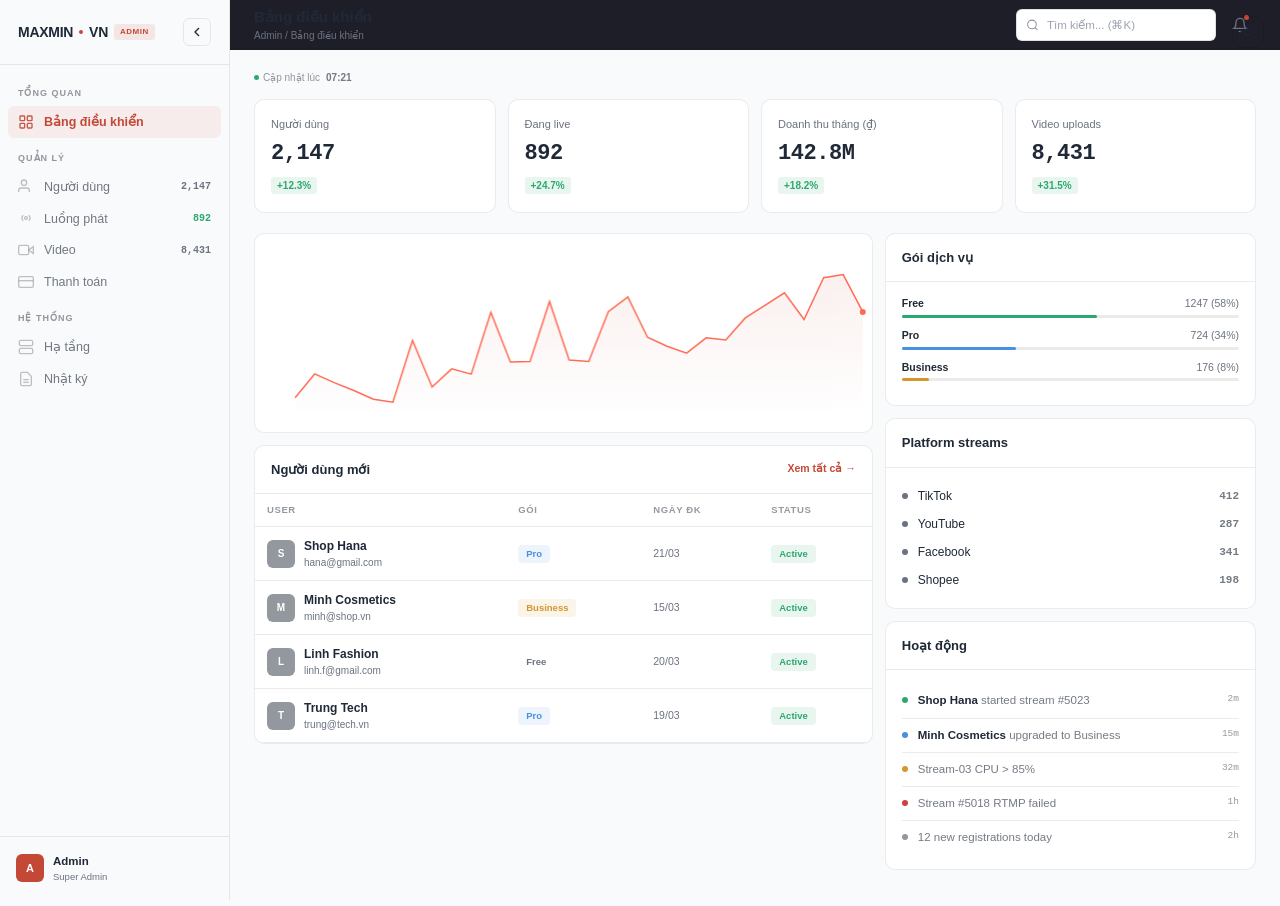
==== commit ee1c06e8: "Fix mobile responsive across all 11 app pages Standardized breakpoints: 1024px → 768px → 480px → 360" ====
--- a/admin.html
+++ b/admin.html
@@ -121,9 +121,10 @@
 .chk{width:15px;height:15px;accent-color:var(--coral);cursor:pointer}
 .bulk-bar{display:none;padding:10px 16px;background:var(--bg-card-h);border-bottom:1px solid var(--border);align-items:center;gap:10px;font-size:12px;font-weight:600}.bulk-bar.show{display:flex}.bulk-bar .count{color:var(--coral)}
 .mob-overlay{display:none;position:fixed;inset:0;background:rgba(0,0,0,.2);z-index:99}
-@media(max-width:1100px){.stats{grid-template-columns:1fr 1fr}.g2,.g2e{grid-template-columns:1fr}.srv-grid{grid-template-columns:1fr 1fr}}
+@media(max-width:1024px){.stats{grid-template-columns:1fr 1fr}.g2,.g2e{grid-template-columns:1fr}.srv-grid{grid-template-columns:1fr 1fr}}
 @media(max-width:768px){.side{transform:translateX(-100%);transition:transform .2s ease}.side.open{transform:none}.main-w{margin-left:0}.mob-tog{display:flex!important}.t-search{display:none}.stats{grid-template-columns:1fr 1fr}.srv-grid{grid-template-columns:1fr}.mob-overlay.show{display:block}}
-@media(max-width:480px){.content{padding:14px 12px}.stats{grid-template-columns:1fr}.st-val{font-size:19px}.top{padding:0 12px;height:46px}.t-title{font-size:13px}}
+@media(max-width:480px){.content{padding:14px 12px}.stats{grid-template-columns:1fr}.st-val{font-size:17px}.top{padding:0 12px;height:46px}.t-title{font-size:13px}}
+@media(max-width:360px){.content{padding:10px 8px}.st-val{font-size:15px}.t-title{font-size:12px}.stats{gap:8px}}
 </style>
 <link rel="stylesheet" href="theme.css">
 <script src="theme-toggle.js"></script>
--- a/theme.css
+++ b/theme.css
@@ -15,9 +15,9 @@
   --border-h: rgba(255,255,255,.12);
   --border-accent: rgba(200,90,70,.1);
   --text: #dcdce6;
-  --text-dim: rgba(220,220,230,.5);
+  --text-dim: rgba(220,220,230,.55);
   --text-sec: #8b8b9e;
-  --text-muted: rgba(220,220,230,.32);
+  --text-muted: rgba(220,220,230,.42);
   --coral: #d4644f;
   --coral-dark: #b84d3a;
   --coral-glow: rgba(212,100,79,.04);
@@ -59,7 +59,7 @@
   --text: #1f2937;
   --text-dim: rgba(31,41,55,.62);
   --text-sec: #6b7280;
-  --text-muted: rgba(31,41,55,.38);
+  --text-muted: rgba(31,41,55,.48);
   /* Accent — warm, muted, professional */
   --coral: #c44836;
   --coral-dark: #a33a2c;
@@ -1042,6 +1042,26 @@
 }
 
 
+/* ── Button padding normalization ── */
+.btn-submit,
+.btn-pay,
+.ob-btn-next,
+.price-btn.fill,
+.tb-btn.primary {
+  padding: 12px 24px;
+  font-size: 14px;
+}
+
+/* Loading button timeout indicator */
+.btn-loading {
+  animation: loadingTimeout 8s linear forwards;
+}
+@keyframes loadingTimeout {
+  0%, 90% { opacity: 1; }
+  100% { opacity: .6; }
+}
+
+
 /* ══════════════════════════════════════════════════════
    Theme toggle button
    ══════════════════════════════════════════════════════ */
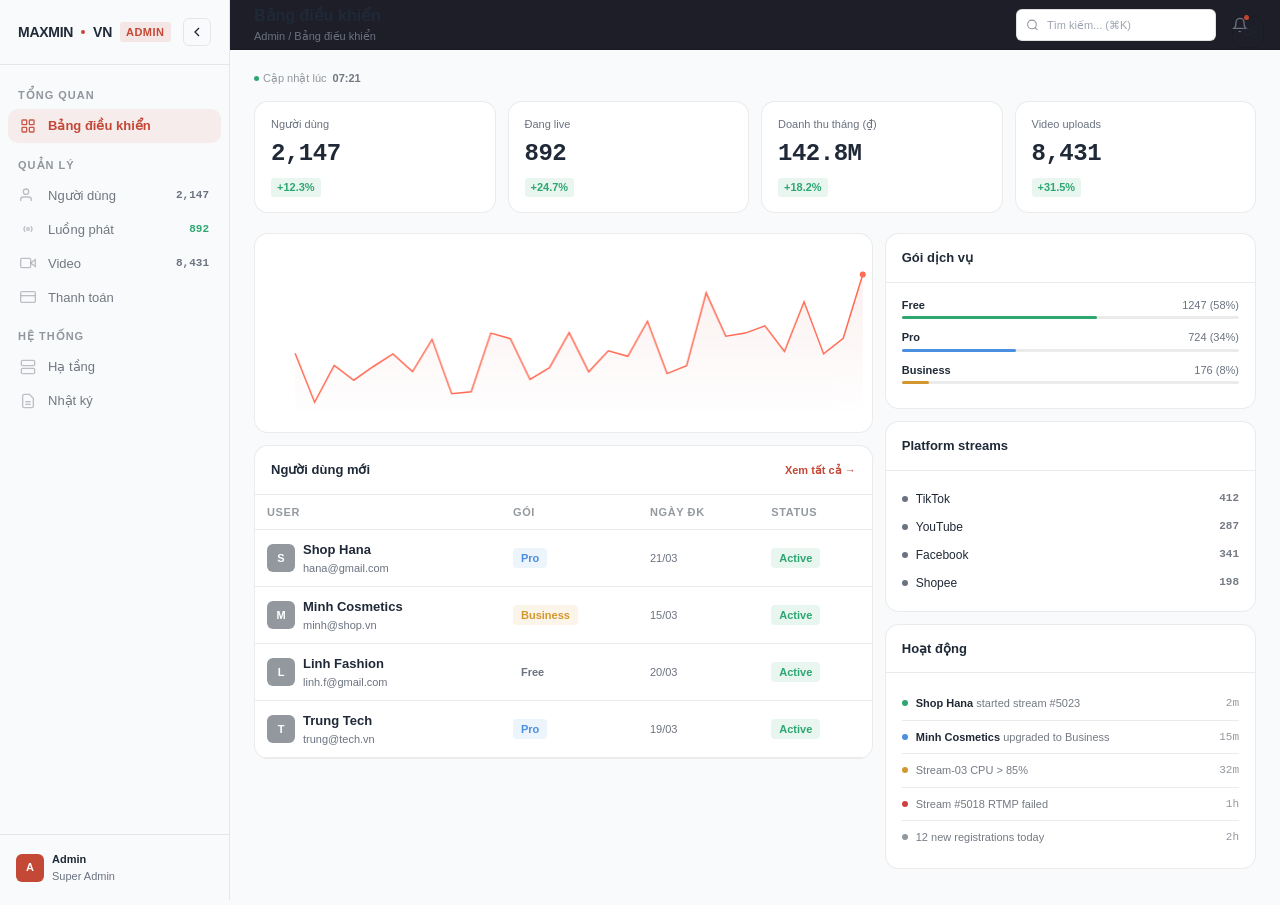
==== commit 42f3006f: "Implement unified design system across all 13 files Design tokens added to theme.css: - Spacing scal" ====
--- a/admin.html
+++ b/admin.html
@@ -32,29 +32,29 @@
 .wrap{display:flex;min-height:100vh}
 .side{position:fixed;top:0;left:0;bottom:0;width:var(--side);background:var(--bg);border-right:1px solid var(--border);display:flex;flex-direction:column;z-index:100}
 .s-head{padding:18px;border-bottom:1px solid var(--border);display:flex;align-items:center;justify-content:space-between}
-.s-logo{font-size:14px;font-weight:700;letter-spacing:-.02em;display:flex;align-items:center;gap:6px}
+.s-logo{font-size:14px;font-weight:700;letter-spacing:-.02em;display:flex;align-items:center;gap:8px}
 .s-logo i{width:4px;height:4px;background:var(--coral);border-radius:50%}
-.s-tag{font-size:8px;font-weight:700;padding:2px 6px;border-radius:3px;background:rgba(200,85,65,.12);color:var(--coral);letter-spacing:.5px;text-transform:uppercase}
+.s-tag{font-size:11px;font-weight:700;padding:2px 6px;border-radius:3px;background:rgba(200,85,65,.12);color:var(--coral);letter-spacing:.5px;text-transform:uppercase}
 .s-back{display:flex;align-items:center;justify-content:center;width:28px;height:28px;border-radius:6px;border:1px solid var(--border);transition:all .15s}.s-back:hover{background:var(--bg-hover);border-color:var(--border-h)}
 .s-nav{flex:1;padding:8px;overflow-y:auto}
-.s-group{font-size:9px;font-weight:700;letter-spacing:1px;text-transform:uppercase;color:var(--text-muted);padding:14px 10px 5px}
-.s-btn{display:flex;align-items:center;gap:10px;padding:8px 10px;border-radius:6px;font-size:12.5px;font-weight:500;color:var(--text-dim);width:100%;text-align:left;transition:background .1s,color .1s}
+.s-group{font-size:11px;font-weight:700;letter-spacing:1px;text-transform:uppercase;color:var(--text-muted);padding:14px 10px 5px}
+.s-btn{display:flex;align-items:center;gap:12px;padding:9px 12px;border-radius:10px;font-size:13px;font-weight:500;color:var(--text-dim);width:100%;text-align:left;transition:background .1s,color .1s}
 .s-btn:hover{background:rgba(255,255,255,.03);color:var(--text)}
 .s-btn.on{background:rgba(200,85,65,.08);color:var(--coral);font-weight:600}
 .s-btn svg{width:16px;height:16px;flex-shrink:0;opacity:.45}.s-btn.on svg{opacity:.9}
-.s-count{margin-left:auto;font-size:10px;font-weight:700;font-family:var(--mono);color:var(--text-sec);min-width:18px;text-align:right}
+.s-count{margin-left:auto;font-size:11px;font-weight:700;font-family:var(--mono);color:var(--text-sec);min-width:18px;text-align:right}
 .s-foot{padding:12px;border-top:1px solid var(--border)}
-.s-user{display:flex;align-items:center;gap:9px;padding:4px}
+.s-user{display:flex;align-items:center;gap:8px;padding:4px}
 .s-av{width:28px;height:28px;border-radius:6px;background:var(--coral);display:flex;align-items:center;justify-content:center;font-size:11px;font-weight:700;color:#fff}
-.s-uname{font-size:11.5px;font-weight:600}.s-urole{font-size:9.5px;color:var(--text-sec)}
+.s-uname{font-size:11px;font-weight:600}.s-urole{font-size:11px;color:var(--text-sec)}
 .main-w{margin-left:var(--side);flex:1;min-height:100vh}
 .top{position:sticky;top:0;z-index:50;height:50px;background:rgba(11,11,22,.92);backdrop-filter:blur(12px);border-bottom:1px solid var(--border);display:flex;align-items:center;justify-content:space-between;padding:0 24px}
-.t-left{display:flex;align-items:center;gap:14px}
-.t-title{font-size:15px;font-weight:700}
-.t-crumb{font-size:10px;color:var(--text-sec)}
+.t-left{display:flex;align-items:center;gap:12px}
+.t-title{font-size:16px;font-weight:700}
+.t-crumb{font-size:11px;color:var(--text-sec)}
 .t-right{display:flex;align-items:center;gap:8px}
 .t-search{position:relative;width:200px}
-.t-search input{padding-left:30px;height:32px;font-size:11.5px;border-radius:6px;background:rgba(255,255,255,.03)}
+.t-search input{padding-left:30px;height:32px;font-size:11px;border-radius:6px;background:rgba(255,255,255,.03)}
 .t-search svg{position:absolute;left:10px;top:50%;transform:translateY(-50%);width:13px;height:13px;color:var(--text-muted)}
 .t-ibtn{width:32px;height:32px;border-radius:6px;display:flex;align-items:center;justify-content:center;position:relative}
 .t-ibtn:hover{background:rgba(255,255,255,.04)}
@@ -66,34 +66,34 @@
 .pg{display:none;animation:pgIn .25s ease}.pg.on{display:block}
 @keyframes pgIn{from{opacity:0;transform:translateY(6px)}to{opacity:1;transform:none}}
 .stats{display:grid;grid-template-columns:repeat(4,1fr);gap:12px;margin-bottom:20px}
-.st{padding:16px;background:var(--bg-card);border:1px solid var(--border);border-radius:var(--r2)}
+.st{padding:14px 16px;background:var(--bg-card);border:1px solid var(--border);border-radius:14px}
 .st-lab{font-size:11px;color:var(--text-sec);font-weight:500;margin-bottom:4px}
-.st-val{font-family:var(--mono);font-size:22px;font-weight:600;letter-spacing:-.02em;margin-bottom:2px}
-.st-ch{font-size:10px;font-weight:600;display:inline-block;padding:1px 6px;border-radius:3px}
+.st-val{font-family:var(--mono);font-size:24px;font-weight:600;letter-spacing:-.02em;margin-bottom:2px}
+.st-ch{font-size:11px;font-weight:600;display:inline-block;padding:1px 6px;border-radius:3px}
 .st-ch.up{color:var(--ok);background:rgba(45,167,112,.1)}.st-ch.dn{color:var(--err);background:rgba(209,64,64,.1)}
-.cd{background:var(--bg-card);border:1px solid var(--border);border-radius:var(--r2);overflow:hidden}
+.cd{background:var(--bg-card);border:1px solid var(--border);border-radius:14px;overflow:hidden}
 .cd-h{display:flex;align-items:center;justify-content:space-between;padding:14px 16px;border-bottom:1px solid var(--border)}
-.cd-t{font-size:13px;font-weight:700}.cd-a{font-size:10.5px;font-weight:600;color:var(--coral);cursor:pointer}
+.cd-t{font-size:13px;font-weight:700}.cd-a{font-size:11px;font-weight:600;color:var(--coral);cursor:pointer}
 .cd-b{padding:14px 16px}
 .tb{width:100%;border-collapse:collapse}
-.tb th{text-align:left;padding:9px 12px;font-size:9.5px;font-weight:700;letter-spacing:.6px;text-transform:uppercase;color:var(--text-muted);border-bottom:1px solid var(--border);background:var(--bg-card)}
+.tb th{text-align:left;padding:9px 12px;font-size:11px;font-weight:700;letter-spacing:.6px;text-transform:uppercase;color:var(--text-muted);border-bottom:1px solid var(--border);background:var(--bg-card)}
 .tb td{padding:10px 12px;border-bottom:1px solid var(--border);font-size:12px}
 .tb tbody tr:hover td{background:rgba(255,255,255,.015)}
-.u-cell{display:flex;align-items:center;gap:9px}
-.u-av{width:28px;height:28px;border-radius:6px;display:flex;align-items:center;justify-content:center;font-size:10px;font-weight:700;color:#fff;flex-shrink:0;background:var(--text-muted)}
-.u-name{font-weight:600;font-size:12px}.u-email{font-size:10px;color:var(--text-sec)}
-.pill{display:inline-flex;align-items:center;gap:3px;padding:2px 8px;border-radius:4px;font-size:9.5px;font-weight:600}
+.u-cell{display:flex;align-items:center;gap:8px}
+.u-av{width:28px;height:28px;border-radius:6px;display:flex;align-items:center;justify-content:center;font-size:11px;font-weight:700;color:#fff;flex-shrink:0;background:var(--text-muted)}
+.u-name{font-weight:600;font-size:13px}.u-email{font-size:11px;color:var(--text-sec)}
+.pill{display:inline-flex;align-items:center;gap:4px;padding:2px 8px;border-radius:4px;font-size:11px;font-weight:600}
 .pill-ok{color:var(--ok);background:rgba(45,167,112,.1)}.pill-warn{color:var(--warn);background:rgba(212,151,46,.1)}
 .pill-err{color:var(--err);background:rgba(209,64,64,.1)}.pill-info{color:var(--info);background:rgba(74,143,224,.1)}
 .pill-mute{color:var(--text-sec);background:rgba(255,255,255,.04)}
 .pill-live{color:var(--ok);background:rgba(45,167,112,.1)}.pill-live::before{content:'';width:4px;height:4px;border-radius:50%;background:var(--ok);animation:blink 1.2s ease-in-out infinite}
 @keyframes blink{0%,100%{opacity:1}50%{opacity:.3}}
-.acts{display:flex;gap:3px}
-.a-btn{width:26px;height:26px;border-radius:5px;display:flex;align-items:center;justify-content:center;color:var(--text-sec)}.a-btn:hover{background:rgba(255,255,255,.05);color:var(--text-dim)}.a-btn.del:hover{background:rgba(209,64,64,.08);color:var(--err)}.a-btn svg{width:13px;height:13px}
-.fbar{display:flex;align-items:center;gap:6px;margin-bottom:14px;flex-wrap:wrap}
+.acts{display:flex;gap:4px}
+.a-btn{width:28px;height:28px;border-radius:8px;display:flex;align-items:center;justify-content:center;color:var(--text-sec)}.a-btn:hover{background:rgba(255,255,255,.05);color:var(--text-dim)}.a-btn.del:hover{background:rgba(209,64,64,.08);color:var(--err)}.a-btn svg{width:13px;height:13px}
+.fbar{display:flex;align-items:center;gap:8px;margin-bottom:14px;flex-wrap:wrap}
 .fbtn{padding:5px 12px;border-radius:5px;font-size:11px;font-weight:600;color:var(--text-sec);border:1px solid var(--border)}.fbtn:hover{color:var(--text-dim);border-color:var(--border-h)}.fbtn.on{color:var(--text);background:rgba(255,255,255,.05);border-color:var(--border-h)}
 .fbar .spacer{margin-left:auto}
-.btn{display:inline-flex;align-items:center;gap:6px;padding:7px 14px;border-radius:6px;font-size:11.5px;font-weight:600}
+.btn{display:inline-flex;align-items:center;gap:8px;padding:8px 16px;border-radius:12px;font-size:11px;font-weight:600}
 .btn-p{background:var(--coral);color:#fff}.btn-p:hover{background:var(--coral-dark)}
 .btn-o{border:1px solid var(--border);color:var(--text-dim)}.btn-o:hover{border-color:var(--border-h);background:rgba(255,255,255,.02)}
 .btn svg{width:13px;height:13px}
@@ -103,28 +103,28 @@
 .pagi-btn{width:28px;height:28px;border-radius:5px;display:flex;align-items:center;justify-content:center;font-size:11px;font-weight:600;color:var(--text-sec);border:1px solid var(--border)}.pagi-btn:hover{border-color:var(--border-h);color:var(--text-dim)}.pagi-btn.on{background:var(--coral);border-color:var(--coral);color:#fff}
 .pbar{height:3px;border-radius:2px;background:var(--border)}.pfill{height:100%;border-radius:2px}
 .pfill-ok{background:var(--ok)}.pfill-warn{background:var(--warn)}.pfill-err{background:var(--err)}.pfill-info{background:var(--info)}
-.srv-grid{display:grid;grid-template-columns:repeat(3,1fr);gap:10px}
-.srv{padding:14px;background:var(--bg-card);border:1px solid var(--border);border-radius:var(--r2)}
+.srv-grid{display:grid;grid-template-columns:repeat(3,1fr);gap:12px}
+.srv{padding:14px 16px;background:var(--bg-card);border:1px solid var(--border);border-radius:14px}
 .srv-top{display:flex;align-items:center;justify-content:space-between;margin-bottom:8px}
-.srv-name{font-size:11.5px;font-weight:600}.srv-dot{width:7px;height:7px;border-radius:50%}
+.srv-name{font-size:11px;font-weight:600}.srv-dot{width:7px;height:7px;border-radius:50%}
 .srv-dot.ok{background:var(--ok)}.srv-dot.warn{background:var(--warn)}.srv-dot.down{background:var(--err)}
-.srv-sub{font-size:9.5px;color:var(--text-muted);margin-bottom:10px}
-.srv-m{margin-bottom:6px}.srv-ml{display:flex;justify-content:space-between;font-size:9.5px;color:var(--text-sec);margin-bottom:3px}.srv-ml b{color:var(--text-dim);font-family:var(--mono)}
-.log-r{display:flex;align-items:flex-start;gap:10px;padding:8px 0;border-bottom:1px solid var(--border)}.log-r:last-child{border:none}
+.srv-sub{font-size:11px;color:var(--text-muted);margin-bottom:8px}
+.srv-m{margin-bottom:8px}.srv-ml{display:flex;justify-content:space-between;font-size:11px;color:var(--text-sec);margin-bottom:3px}.srv-ml b{color:var(--text-dim);font-family:var(--mono)}
+.log-r{display:flex;align-items:flex-start;gap:8px;padding:8px 0;border-bottom:1px solid var(--border)}.log-r:last-child{border:none}
 .log-dot{width:6px;height:6px;border-radius:50%;margin-top:5px;flex-shrink:0}
-.log-msg{font-size:11.5px;color:var(--text-dim);flex:1;line-height:1.5}.log-msg b{color:var(--text)}
-.log-ts{font-size:9.5px;color:var(--text-muted);font-family:var(--mono);white-space:nowrap}
-.chart-box{height:200px;position:relative;border-radius:var(--r2);overflow:hidden;background:var(--bg-card);border:1px solid var(--border)}.chart-box canvas{position:absolute;inset:0}
+.log-msg{font-size:11px;color:var(--text-dim);flex:1;line-height:1.5}.log-msg b{color:var(--text)}
+.log-ts{font-size:11px;color:var(--text-muted);font-family:var(--mono);white-space:nowrap}
+.chart-box{height:200px;position:relative;border-radius:14px;overflow:hidden;background:var(--bg-card);border:1px solid var(--border)}.chart-box canvas{position:absolute;inset:0}
 .g2{display:grid;grid-template-columns:5fr 3fr;gap:12px}
 .g2e{display:grid;grid-template-columns:1fr 1fr;gap:12px}
-.updated{font-size:10px;color:var(--text-muted);margin-bottom:14px;display:flex;align-items:center;gap:4px}.updated::before{content:'';width:5px;height:5px;border-radius:50%;background:var(--ok);flex-shrink:0}
+.updated{font-size:11px;color:var(--text-muted);margin-bottom:14px;display:flex;align-items:center;gap:4px}.updated::before{content:'';width:5px;height:5px;border-radius:50%;background:var(--ok);flex-shrink:0}
 .chk{width:15px;height:15px;accent-color:var(--coral);cursor:pointer}
-.bulk-bar{display:none;padding:10px 16px;background:var(--bg-card-h);border-bottom:1px solid var(--border);align-items:center;gap:10px;font-size:12px;font-weight:600}.bulk-bar.show{display:flex}.bulk-bar .count{color:var(--coral)}
+.bulk-bar{display:none;padding:10px 16px;background:var(--bg-card-h);border-bottom:1px solid var(--border);align-items:center;gap:8px;font-size:12px;font-weight:600}.bulk-bar.show{display:flex}.bulk-bar .count{color:var(--coral)}
 .mob-overlay{display:none;position:fixed;inset:0;background:rgba(0,0,0,.2);z-index:99}
 @media(max-width:1024px){.stats{grid-template-columns:1fr 1fr}.g2,.g2e{grid-template-columns:1fr}.srv-grid{grid-template-columns:1fr 1fr}}
 @media(max-width:768px){.side{transform:translateX(-100%);transition:transform .2s ease}.side.open{transform:none}.main-w{margin-left:0}.mob-tog{display:flex!important}.t-search{display:none}.stats{grid-template-columns:1fr 1fr}.srv-grid{grid-template-columns:1fr}.mob-overlay.show{display:block}}
-@media(max-width:480px){.content{padding:14px 12px}.stats{grid-template-columns:1fr}.st-val{font-size:17px}.top{padding:0 12px;height:46px}.t-title{font-size:13px}}
-@media(max-width:360px){.content{padding:10px 8px}.st-val{font-size:15px}.t-title{font-size:12px}.stats{gap:8px}}
+@media(max-width:480px){.content{padding:14px 12px}.stats{grid-template-columns:1fr}.st-val{font-size:18px}.top{padding:0 12px;height:46px}.t-title{font-size:13px}}
+@media(max-width:360px){.content{padding:10px 8px}.st-val{font-size:14px}.t-title{font-size:12px}.stats{gap:8px}}
 </style>
 <link rel="stylesheet" href="theme.css">
 <script src="theme-toggle.js"></script>
@@ -208,7 +208,7 @@
 <div class="cd"><div class="cd-h"><div class="cd-t">Giao dịch gần đây</div></div><div style="overflow-x:auto"><table class="tb"><thead><tr><th>User</th><th>Loại</th><th>Gói</th><th>Số tiền</th><th>Thời gian</th><th>TT</th></tr></thead><tbody id="txBody"></tbody></table></div></div>
 <div>
 <div class="cd" style="margin-bottom:12px"><div class="cd-h"><div class="cd-t">Churn 3 tháng</div></div><div class="cd-b" id="churnBox"></div></div>
-<div class="cd"><div class="cd-h"><div class="cd-t">Promo codes</div><div class="cd-a">+ Tạo mới</div></div><div style="overflow-x:auto"><table class="tb"><thead><tr><th>Code</th><th>Giảm</th><th>Sử dụng</th><th>Hạn</th></tr></thead><tbody><tr><td style="font-family:var(--mono);font-weight:600;font-size:11px">WELCOME50</td><td>50%</td><td>234 / 500</td><td style="font-size:10.5px;color:var(--text-sec)">30/04/2025</td></tr><tr><td style="font-family:var(--mono);font-weight:600;font-size:11px">MAXPRO</td><td>20%</td><td>89 / ∞</td><td style="font-size:10.5px;color:var(--text-sec)">31/12/2025</td></tr></tbody></table></div></div>
+<div class="cd"><div class="cd-h"><div class="cd-t">Promo codes</div><div class="cd-a">+ Tạo mới</div></div><div style="overflow-x:auto"><table class="tb"><thead><tr><th>Code</th><th>Giảm</th><th>Sử dụng</th><th>Hạn</th></tr></thead><tbody><tr><td style="font-family:var(--mono);font-weight:600;font-size:11px">WELCOME50</td><td>50%</td><td>234 / 500</td><td style="font-size:11px;color:var(--text-sec)">30/04/2025</td></tr><tr><td style="font-family:var(--mono);font-weight:600;font-size:11px">MAXPRO</td><td>20%</td><td>89 / ∞</td><td style="font-size:11px;color:var(--text-sec)">31/12/2025</td></tr></tbody></table></div></div>
 </div></div>
 </div>
 
@@ -220,7 +220,7 @@
 
 <!-- LOGS -->
 <div class="pg" id="pg-logs">
-<div class="fbar"><button class="fbtn on">Tất cả</button><button class="fbtn">Info</button><button class="fbtn">Warning</button><button class="fbtn">Error</button><div class="spacer"></div><span style="font-size:10px;color:var(--text-muted);display:flex;align-items:center;gap:4px"><span style="width:5px;height:5px;border-radius:50%;background:var(--ok)"></span>Live — auto-refresh 5s</span><button class="btn btn-o" style="margin-left:8px">Export</button></div>
+<div class="fbar"><button class="fbtn on">Tất cả</button><button class="fbtn">Info</button><button class="fbtn">Warning</button><button class="fbtn">Error</button><div class="spacer"></div><span style="font-size:11px;color:var(--text-muted);display:flex;align-items:center;gap:4px"><span style="width:5px;height:5px;border-radius:50%;background:var(--ok)"></span>Live — auto-refresh 5s</span><button class="btn btn-o" style="margin-left:8px">Export</button></div>
 <div class="cd"><div style="overflow-x:auto"><table class="tb"><thead><tr><th style="width:130px">Time</th><th style="width:70px">Level</th><th>Message</th><th>Source</th><th>IP</th></tr></thead><tbody id="lBody"></tbody></table></div></div>
 </div>
 
@@ -233,27 +233,27 @@
 document.getElementById('lastUp').textContent=new Date().toLocaleTimeString('vi-VN',{hour:'2-digit',minute:'2-digit'});
 const U=[{n:'Shop Hana',e:'hana@gmail.com',p:'pro',s:4,v:12,st:'2.4 GB',pl:'T Y F',d:'21/03',x:'active'},{n:'Minh Cosmetics',e:'minh@shop.vn',p:'business',s:8,v:45,st:'12.8 GB',pl:'T Y F S',d:'15/03',x:'active'},{n:'Linh Fashion',e:'linh.f@gmail.com',p:'free',s:1,v:3,st:'0.8 GB',pl:'T',d:'20/03',x:'active'},{n:'Trung Tech',e:'trung@tech.vn',p:'pro',s:3,v:8,st:'4.1 GB',pl:'T Y',d:'19/03',x:'active'},{n:'Hoang Decor',e:'hoang@decor.vn',p:'pro',s:2,v:6,st:'3.2 GB',pl:'F S',d:'18/03',x:'active'},{n:'Trang Jewelry',e:'trang@gmail.com',p:'free',s:0,v:1,st:'0.2 GB',pl:'T',d:'17/03',x:'inactive'},{n:'Duc Foods',e:'duc.f@gmail.com',p:'business',s:10,v:67,st:'28.4 GB',pl:'T Y F S',d:'10/03',x:'active'},{n:'An Beauty',e:'an.b@shop.vn',p:'pro',s:5,v:22,st:'8.9 GB',pl:'T Y F',d:'08/03',x:'active'}];
 const pp={pro:'pill-info',business:'pill-warn',free:'pill-mute'},pn={pro:'Pro',business:'Business',free:'Free'};
-document.getElementById('uBody').innerHTML=U.map((u,i)=>'<tr><td><input type="checkbox" class="chk u-chk" onchange="updateBulk()"></td><td><div class="u-cell"><div class="u-av">'+u.n[0]+'</div><div><div class="u-name">'+u.n+'</div><div class="u-email">'+u.e+'</div></div></div></td><td><span class="pill '+pp[u.p]+'">'+pn[u.p]+'</span></td><td style="font-family:var(--mono);font-size:11px">'+u.s+'</td><td style="font-size:11px">'+u.v+'</td><td style="font-size:10.5px;color:var(--text-sec)">'+u.st+'</td><td style="font-size:11px;letter-spacing:2px">'+u.pl+'</td><td style="font-size:10.5px;color:var(--text-sec)">'+u.d+'</td><td><span class="pill '+(u.x==='active'?'pill-ok':'pill-mute')+'">'+(u.x==='active'?'Active':'Off')+'</span></td><td><div class="acts"><button class="a-btn"><svg viewBox="0 0 24 24" fill="none" stroke="currentColor" stroke-width="2"><path d="M1 12s4-8 11-8 11 8 11 8-4 8-11 8-11-8-11-8z"/><circle cx="12" cy="12" r="3"/></svg></button><button class="a-btn"><svg viewBox="0 0 24 24" fill="none" stroke="currentColor" stroke-width="2"><path d="M11 4H4a2 2 0 00-2 2v14a2 2 0 002 2h14a2 2 0 002-2v-7"/><path d="M18.5 2.5a2.12 2.12 0 013 3L12 15l-4 1 1-4 9.5-9.5z"/></svg></button><button class="a-btn del"><svg viewBox="0 0 24 24" fill="none" stroke="currentColor" stroke-width="2"><polyline points="3 6 5 6 21 6"/><path d="M19 6v14a2 2 0 01-2 2H7a2 2 0 01-2-2V6m3 0V4a2 2 0 012-2h4a2 2 0 012 2v2"/></svg></button></div></td></tr>').join('');
-document.getElementById('dNewUsers').innerHTML=U.slice(0,4).map(u=>'<tr><td><div class="u-cell"><div class="u-av">'+u.n[0]+'</div><div><div class="u-name">'+u.n+'</div><div class="u-email">'+u.e+'</div></div></div></td><td><span class="pill '+pp[u.p]+'">'+pn[u.p]+'</span></td><td style="font-size:10.5px;color:var(--text-sec)">'+u.d+'</td><td><span class="pill '+(u.x==='active'?'pill-ok':'pill-mute')+'">'+(u.x==='active'?'Active':'Off')+'</span></td></tr>').join('');
+document.getElementById('uBody').innerHTML=U.map((u,i)=>'<tr><td><input type="checkbox" class="chk u-chk" onchange="updateBulk()"></td><td><div class="u-cell"><div class="u-av">'+u.n[0]+'</div><div><div class="u-name">'+u.n+'</div><div class="u-email">'+u.e+'</div></div></div></td><td><span class="pill '+pp[u.p]+'">'+pn[u.p]+'</span></td><td style="font-family:var(--mono);font-size:11px">'+u.s+'</td><td style="font-size:11px">'+u.v+'</td><td style="font-size:11px;color:var(--text-sec)">'+u.st+'</td><td style="font-size:11px;letter-spacing:2px">'+u.pl+'</td><td style="font-size:11px;color:var(--text-sec)">'+u.d+'</td><td><span class="pill '+(u.x==='active'?'pill-ok':'pill-mute')+'">'+(u.x==='active'?'Active':'Off')+'</span></td><td><div class="acts"><button class="a-btn"><svg viewBox="0 0 24 24" fill="none" stroke="currentColor" stroke-width="2"><path d="M1 12s4-8 11-8 11 8 11 8-4 8-11 8-11-8-11-8z"/><circle cx="12" cy="12" r="3"/></svg></button><button class="a-btn"><svg viewBox="0 0 24 24" fill="none" stroke="currentColor" stroke-width="2"><path d="M11 4H4a2 2 0 00-2 2v14a2 2 0 002 2h14a2 2 0 002-2v-7"/><path d="M18.5 2.5a2.12 2.12 0 013 3L12 15l-4 1 1-4 9.5-9.5z"/></svg></button><button class="a-btn del"><svg viewBox="0 0 24 24" fill="none" stroke="currentColor" stroke-width="2"><polyline points="3 6 5 6 21 6"/><path d="M19 6v14a2 2 0 01-2 2H7a2 2 0 01-2-2V6m3 0V4a2 2 0 012-2h4a2 2 0 012 2v2"/></svg></button></div></td></tr>').join('');
+document.getElementById('dNewUsers').innerHTML=U.slice(0,4).map(u=>'<tr><td><div class="u-cell"><div class="u-av">'+u.n[0]+'</div><div><div class="u-name">'+u.n+'</div><div class="u-email">'+u.e+'</div></div></div></td><td><span class="pill '+pp[u.p]+'">'+pn[u.p]+'</span></td><td style="font-size:11px;color:var(--text-sec)">'+u.d+'</td><td><span class="pill '+(u.x==='active'?'pill-ok':'pill-mute')+'">'+(u.x==='active'?'Active':'Off')+'</span></td></tr>').join('');
 window.toggleAll=function(el){document.querySelectorAll('.u-chk').forEach(c=>c.checked=el.checked);updateBulk()};
 window.updateBulk=function(){const n=document.querySelectorAll('.u-chk:checked').length;document.getElementById('uBulkN').textContent=n;document.getElementById('uBulk').classList.toggle('show',n>0)};
 window.clearChecks=function(){document.querySelectorAll('.u-chk').forEach(c=>c.checked=false);document.getElementById('uCheckAll').checked=false;updateBulk()};
 const S=[{id:'#5023',u:'Shop Hana',pl:'TikTok, YouTube',x:'live',vw:'2,341',bw:'4.2 Mbps',dur:'3h 22m',t:'09:14'},{id:'#5022',u:'Minh Cosmetics',pl:'TikTok, FB, Shopee',x:'live',vw:'1,892',bw:'6.1 Mbps',dur:'5h 47m',t:'06:49'},{id:'#5021',u:'Duc Foods',pl:'YouTube, Facebook',x:'live',vw:'3,120',bw:'5.8 Mbps',dur:'2h 10m',t:'10:26'},{id:'#5020',u:'An Beauty',pl:'TikTok',x:'sched',vw:'—',bw:'—',dur:'—',t:'19:00'},{id:'#5019',u:'Hoang Decor',pl:'Facebook, Shopee',x:'live',vw:'847',bw:'3.4 Mbps',dur:'1h 33m',t:'11:03'},{id:'#5018',u:'Linh Fashion',pl:'TikTok',x:'err',vw:'0',bw:'—',dur:'0m',t:'08:30'}];
 const sx={live:{c:'pill-live',t:'Live'},sched:{c:'pill-warn',t:'Lên lịch'},err:{c:'pill-err',t:'Lỗi'}};
-document.getElementById('sBody').innerHTML=S.map(s=>{const st=sx[s.x];return'<tr><td style="font-family:var(--mono);font-size:10.5px;color:var(--text-sec)">'+s.id+'</td><td><span class="u-name">'+s.u+'</span></td><td style="font-size:11px">'+s.pl+'</td><td><span class="pill '+st.c+'">'+st.t+'</span></td><td style="font-family:var(--mono);font-size:11px;font-weight:600">'+s.vw+'</td><td style="font-size:10.5px;color:var(--text-sec)">'+s.bw+'</td><td style="font-size:11px">'+s.dur+'</td><td style="font-size:10.5px;color:var(--text-sec)">'+s.t+'</td><td><div class="acts"><button class="a-btn"><svg viewBox="0 0 24 24" fill="none" stroke="currentColor" stroke-width="2"><path d="M1 12s4-8 11-8 11 8 11 8-4 8-11 8-11-8-11-8z"/><circle cx="12" cy="12" r="3"/></svg></button><button class="a-btn del"><svg viewBox="0 0 24 24" fill="none" stroke="currentColor" stroke-width="2"><rect x="6" y="4" width="4" height="16"/><rect x="14" y="4" width="4" height="16"/></svg></button></div></td></tr>'}).join('');
+document.getElementById('sBody').innerHTML=S.map(s=>{const st=sx[s.x];return'<tr><td style="font-family:var(--mono);font-size:11px;color:var(--text-sec)">'+s.id+'</td><td><span class="u-name">'+s.u+'</span></td><td style="font-size:11px">'+s.pl+'</td><td><span class="pill '+st.c+'">'+st.t+'</span></td><td style="font-family:var(--mono);font-size:11px;font-weight:600">'+s.vw+'</td><td style="font-size:11px;color:var(--text-sec)">'+s.bw+'</td><td style="font-size:11px">'+s.dur+'</td><td style="font-size:11px;color:var(--text-sec)">'+s.t+'</td><td><div class="acts"><button class="a-btn"><svg viewBox="0 0 24 24" fill="none" stroke="currentColor" stroke-width="2"><path d="M1 12s4-8 11-8 11 8 11 8-4 8-11 8-11-8-11-8z"/><circle cx="12" cy="12" r="3"/></svg></button><button class="a-btn del"><svg viewBox="0 0 24 24" fill="none" stroke="currentColor" stroke-width="2"><rect x="6" y="4" width="4" height="16"/><rect x="14" y="4" width="4" height="16"/></svg></button></div></td></tr>'}).join('');
 const V=[{n:'Flash Sale T3',o:'Shop Hana',dur:'15:32',sz:'2.1 GB',pl:847,x:'live',d:'19/03'},{n:'Review Son MAC',o:'Shop Hana',dur:'08:45',sz:'1.8 GB',pl:312,x:'ready',d:'17/03'},{n:'Unbox Skincare HQ',o:'Minh Cosmetics',dur:'22:10',sz:'3.2 GB',pl:1203,x:'live',d:'15/03'},{n:'Combo Kem Dưỡng',o:'An Beauty',dur:'12:05',sz:'2.5 GB',pl:0,x:'proc',d:'21/03'},{n:'Haul Mỹ Phẩm',o:'Linh Fashion',dur:'05:30',sz:'0.8 GB',pl:45,x:'ready',d:'14/03'},{n:'Nấu Ăn Healthy',o:'Duc Foods',dur:'18:20',sz:'3.8 GB',pl:2310,x:'live',d:'12/03'}];
 const vx={live:{c:'pill-live',t:'Đang phát'},ready:{c:'pill-ok',t:'Sẵn sàng'},proc:{c:'pill-warn',t:'Processing'}};
-document.getElementById('vBody').innerHTML=V.map(v=>{const st=vx[v.x];return'<tr><td><input type="checkbox" class="chk"></td><td><span class="u-name">'+v.n+'</span></td><td style="font-size:10.5px;color:var(--text-sec)">'+v.o+'</td><td style="font-family:var(--mono);font-size:10.5px">'+v.dur+'</td><td style="font-size:10.5px">'+v.sz+'</td><td style="font-family:var(--mono);font-size:10.5px">'+v.pl.toLocaleString()+'</td><td><span class="pill '+st.c+'">'+st.t+'</span></td><td style="font-size:10.5px;color:var(--text-sec)">'+v.d+'</td><td><div class="acts"><button class="a-btn"><svg viewBox="0 0 24 24" fill="none" stroke="currentColor" stroke-width="2"><path d="M1 12s4-8 11-8 11 8 11 8-4 8-11 8-11-8-11-8z"/><circle cx="12" cy="12" r="3"/></svg></button><button class="a-btn del"><svg viewBox="0 0 24 24" fill="none" stroke="currentColor" stroke-width="2"><polyline points="3 6 5 6 21 6"/><path d="M19 6v14a2 2 0 01-2 2H7a2 2 0 01-2-2V6m3 0V4a2 2 0 012-2h4a2 2 0 012 2v2"/></svg></button></div></td></tr>'}).join('');
-document.getElementById('txBody').innerHTML=[{u:'Shop Hana',ty:'Gia hạn',pl:'Pro',a:'99,000₫',t:'21/03 09:30',ok:1},{u:'Minh Cosmetics',ty:'Nâng cấp',pl:'Business',a:'499,000₫',t:'20/03 14:22',ok:1},{u:'Trung Tech',ty:'Đăng ký',pl:'Pro',a:'99,000₫',t:'20/03 10:15',ok:0},{u:'An Foods',ty:'Hoàn tiền',pl:'Pro',a:'-99,000₫',t:'19/03 16:44',ok:-1}].map(t=>'<tr><td><span class="u-name">'+t.u+'</span></td><td style="font-size:10.5px">'+t.ty+'</td><td><span class="pill '+(t.pl==='Business'?'pill-warn':'pill-info')+'">'+t.pl+'</span></td><td style="font-family:var(--mono);font-weight:600;font-size:11px;'+(t.ok<0?'color:var(--err)':'')+'">'+t.a+'</td><td style="font-size:10.5px;color:var(--text-sec)">'+t.t+'</td><td><span class="pill '+(t.ok>0?'pill-ok':t.ok===0?'pill-warn':'pill-err')+'">'+(t.ok>0?'OK':t.ok===0?'Pending':'Refund')+'</span></td></tr>').join('');
-document.getElementById('churnBox').innerHTML=[['T1','2.8%',28],['T2','2.6%',26],['T3','2.4%',24]].map(c=>'<div style="margin-bottom:10px"><div style="display:flex;justify-content:space-between;font-size:10.5px;margin-bottom:3px"><span style="font-weight:600">'+c[0]+'</span><span style="color:var(--ok);font-family:var(--mono);font-weight:600;font-size:10px">'+c[1]+'</span></div><div class="pbar"><div class="pfill pfill-ok" style="width:'+c[2]+'%"></div></div></div>').join('');
-document.getElementById('dPlans').innerHTML=[['Free',1247,58,'ok'],['Pro',724,34,'info'],['Business',176,8,'warn']].map(p=>'<div style="margin-bottom:10px"><div style="display:flex;justify-content:space-between;font-size:10.5px;margin-bottom:3px"><span style="font-weight:600">'+p[0]+'</span><span style="color:var(--text-sec)">'+p[1]+' ('+p[2]+'%)</span></div><div class="pbar"><div class="pfill pfill-'+p[3]+'" style="width:'+p[2]+'%"></div></div></div>').join('');
-document.getElementById('dPlatforms').innerHTML=[['TikTok','412'],['YouTube','287'],['Facebook','341'],['Shopee','198']].map(p=>'<div style="display:flex;align-items:center;gap:10px;padding:5px 0;font-size:12px"><div style="width:6px;height:6px;border-radius:50%;background:var(--text-sec)"></div><span style="flex:1;font-weight:500">'+p[0]+'</span><span style="font-family:var(--mono);font-weight:600;font-size:11px;color:var(--text-dim)">'+p[1]+'</span></div>').join('');
+document.getElementById('vBody').innerHTML=V.map(v=>{const st=vx[v.x];return'<tr><td><input type="checkbox" class="chk"></td><td><span class="u-name">'+v.n+'</span></td><td style="font-size:11px;color:var(--text-sec)">'+v.o+'</td><td style="font-family:var(--mono);font-size:11px">'+v.dur+'</td><td style="font-size:11px">'+v.sz+'</td><td style="font-family:var(--mono);font-size:11px">'+v.pl.toLocaleString()+'</td><td><span class="pill '+st.c+'">'+st.t+'</span></td><td style="font-size:11px;color:var(--text-sec)">'+v.d+'</td><td><div class="acts"><button class="a-btn"><svg viewBox="0 0 24 24" fill="none" stroke="currentColor" stroke-width="2"><path d="M1 12s4-8 11-8 11 8 11 8-4 8-11 8-11-8-11-8z"/><circle cx="12" cy="12" r="3"/></svg></button><button class="a-btn del"><svg viewBox="0 0 24 24" fill="none" stroke="currentColor" stroke-width="2"><polyline points="3 6 5 6 21 6"/><path d="M19 6v14a2 2 0 01-2 2H7a2 2 0 01-2-2V6m3 0V4a2 2 0 012-2h4a2 2 0 012 2v2"/></svg></button></div></td></tr>'}).join('');
+document.getElementById('txBody').innerHTML=[{u:'Shop Hana',ty:'Gia hạn',pl:'Pro',a:'99,000₫',t:'21/03 09:30',ok:1},{u:'Minh Cosmetics',ty:'Nâng cấp',pl:'Business',a:'499,000₫',t:'20/03 14:22',ok:1},{u:'Trung Tech',ty:'Đăng ký',pl:'Pro',a:'99,000₫',t:'20/03 10:15',ok:0},{u:'An Foods',ty:'Hoàn tiền',pl:'Pro',a:'-99,000₫',t:'19/03 16:44',ok:-1}].map(t=>'<tr><td><span class="u-name">'+t.u+'</span></td><td style="font-size:11px">'+t.ty+'</td><td><span class="pill '+(t.pl==='Business'?'pill-warn':'pill-info')+'">'+t.pl+'</span></td><td style="font-family:var(--mono);font-weight:600;font-size:11px;'+(t.ok<0?'color:var(--err)':'')+'">'+t.a+'</td><td style="font-size:11px;color:var(--text-sec)">'+t.t+'</td><td><span class="pill '+(t.ok>0?'pill-ok':t.ok===0?'pill-warn':'pill-err')+'">'+(t.ok>0?'OK':t.ok===0?'Pending':'Refund')+'</span></td></tr>').join('');
+document.getElementById('churnBox').innerHTML=[['T1','2.8%',28],['T2','2.6%',26],['T3','2.4%',24]].map(c=>'<div style="margin-bottom:10px"><div style="display:flex;justify-content:space-between;font-size:11px;margin-bottom:3px"><span style="font-weight:600">'+c[0]+'</span><span style="color:var(--ok);font-family:var(--mono);font-weight:600;font-size:11px">'+c[1]+'</span></div><div class="pbar"><div class="pfill pfill-ok" style="width:'+c[2]+'%"></div></div></div>').join('');
+document.getElementById('dPlans').innerHTML=[['Free',1247,58,'ok'],['Pro',724,34,'info'],['Business',176,8,'warn']].map(p=>'<div style="margin-bottom:10px"><div style="display:flex;justify-content:space-between;font-size:11px;margin-bottom:3px"><span style="font-weight:600">'+p[0]+'</span><span style="color:var(--text-sec)">'+p[1]+' ('+p[2]+'%)</span></div><div class="pbar"><div class="pfill pfill-'+p[3]+'" style="width:'+p[2]+'%"></div></div></div>').join('');
+document.getElementById('dPlatforms').innerHTML=[['TikTok','412'],['YouTube','287'],['Facebook','341'],['Shopee','198']].map(p=>'<div style="display:flex;align-items:center;gap:8px;padding:5px 0;font-size:12px"><div style="width:6px;height:6px;border-radius:50%;background:var(--text-sec)"></div><span style="flex:1;font-weight:500">'+p[0]+'</span><span style="font-family:var(--mono);font-weight:600;font-size:11px;color:var(--text-dim)">'+p[1]+'</span></div>').join('');
 document.getElementById('dActivity').innerHTML=[['ok','<b>Shop Hana</b> started stream #5023','2m'],['info','<b>Minh Cosmetics</b> upgraded to Business','15m'],['warn','Stream-03 CPU > 85%','32m'],['err','Stream #5018 RTMP failed','1h'],['text-muted','12 new registrations today','2h']].map(a=>'<div class="log-r"><div class="log-dot" style="background:var(--'+(a[0]==='text-muted'?'text-muted':a[0])+')"></div><div class="log-msg">'+a[1]+'</div><div class="log-ts">'+a[2]+'</div></div>').join('');
 const SRV=[{n:'Stream-01',x:'ok',cpu:67,mem:72,disk:45,c:4280,r:'HCM'},{n:'Stream-02',x:'ok',cpu:43,mem:58,disk:38,c:3120,r:'HCM'},{n:'Stream-03',x:'warn',cpu:89,mem:84,disk:52,c:2847,r:'HN'},{n:'API-01',x:'ok',cpu:31,mem:45,disk:22,c:1840,r:'HCM'},{n:'API-02',x:'ok',cpu:28,mem:41,disk:22,c:1560,r:'HN'},{n:'DB-Master',x:'ok',cpu:54,mem:78,disk:67,c:892,r:'HCM'},{n:'DB-Replica',x:'ok',cpu:22,mem:56,disk:67,c:412,r:'HN'},{n:'CDN-HCM',x:'ok',cpu:35,mem:42,disk:71,c:8420,r:'HCM'},{n:'CDN-HN',x:'warn',cpu:82,mem:76,disk:68,c:6230,r:'HN'}];
 document.getElementById('srvGrid').innerHTML=SRV.map(s=>{const cc=v=>v>85?'err':v>70?'warn':'ok';return'<div class="srv"><div class="srv-top"><div class="srv-name">'+s.n+'</div><div class="srv-dot '+s.x+'"></div></div><div class="srv-sub">'+s.r+' · '+s.c.toLocaleString()+' conn</div>'+['CPU','Mem','Disk'].map((l,i)=>{const v=[s.cpu,s.mem,s.disk][i];return'<div class="srv-m"><div class="srv-ml"><span>'+l+'</span><b>'+v+'%</b></div><div class="pbar"><div class="pfill pfill-'+cc(v)+'" style="width:'+v+'%"></div></div></div>'}).join('')+'</div>'}).join('');
 const L=[{t:'12:36:42',l:'ok',m:'User <b>Shop Hana</b> started stream #5023',s:'Stream',ip:'103.28.x.x'},{t:'12:35:18',l:'ok',m:'<b>Minh Cosmetics</b> upgraded to Business',s:'Billing',ip:'113.22.x.x'},{t:'12:32:07',l:'warn',m:'Stream-03 CPU above 85%',s:'Infra',ip:'—'},{t:'12:28:55',l:'err',m:'Stream #5018 RTMP refused',s:'Engine',ip:'27.68.x.x'},{t:'12:25:31',l:'ok',m:'CDN cache purged HN',s:'CDN',ip:'—'},{t:'12:20:14',l:'ok',m:'12 new registrations today',s:'Auth',ip:'—'},{t:'12:15:03',l:'warn',m:'CDN-HN memory 76%',s:'Infra',ip:'—'},{t:'12:10:47',l:'ok',m:'89 videos transcoded',s:'Transcode',ip:'—'},{t:'12:05:22',l:'ok',m:'AI model retrained',s:'AI',ip:'—'},{t:'11:58:19',l:'err',m:'VNPay webhook timeout',s:'Billing',ip:'—'}];
 const lp={ok:'pill-ok',warn:'pill-warn',err:'pill-err'},ltt={ok:'Info',warn:'Warn',err:'Error'};
-document.getElementById('lBody').innerHTML=L.map(l=>'<tr><td style="font-family:var(--mono);font-size:10px;color:var(--text-muted)">'+l.t+'</td><td><span class="pill '+lp[l.l]+'">'+ltt[l.l]+'</span></td><td style="font-size:11.5px;color:var(--text-dim)">'+l.m+'</td><td style="font-size:10.5px;color:var(--text-sec)">'+l.s+'</td><td style="font-family:var(--mono);font-size:9.5px;color:var(--text-muted)">'+l.ip+'</td></tr>').join('');
+document.getElementById('lBody').innerHTML=L.map(l=>'<tr><td style="font-family:var(--mono);font-size:11px;color:var(--text-muted)">'+l.t+'</td><td><span class="pill '+lp[l.l]+'">'+ltt[l.l]+'</span></td><td style="font-size:11px;color:var(--text-dim)">'+l.m+'</td><td style="font-size:11px;color:var(--text-sec)">'+l.s+'</td><td style="font-family:var(--mono);font-size:11px;color:var(--text-muted)">'+l.ip+'</td></tr>').join('');
 const cv=document.getElementById('rvChart');if(cv){const c=cv.getContext('2d'),dp=devicePixelRatio||1;const rd=[];for(let i=0;i<30;i++)rd.push(3.2+Math.random()*2.5+i*.08);function draw(){const r=cv.parentElement.getBoundingClientRect();cv.width=r.width*dp;cv.height=r.height*dp;cv.style.width=r.width+'px';cv.style.height=r.height+'px';c.scale(dp,dp);const w=r.width,h=r.height,p={t:16,r:12,b:20,l:40},cw=w-p.l-p.r,ch=h-p.t-p.b,mx=Math.max(...rd)*1.1,mn=Math.min(...rd)*.9;const pts=rd.map((v,i)=>({x:p.l+(i/29)*cw,y:p.t+ch-((v-mn)/(mx-mn))*ch}));c.clearRect(0,0,w,h);c.strokeStyle='rgba(255,255,255,.04)';c.lineWidth=1;for(let i=0;i<4;i++){const y=p.t+ch*i/3;c.beginPath();c.moveTo(p.l,y);c.lineTo(w-p.r,y);c.stroke();c.fillStyle='rgba(255,255,255,.15)';c.font='9px Space Mono';c.textAlign='right';c.fillText((mx-(mx-mn)*i/3).toFixed(1)+'M',p.l-6,y+3)}c.beginPath();c.moveTo(pts[0].x,h-p.b);pts.forEach(q=>c.lineTo(q.x,q.y));c.lineTo(pts[29].x,h-p.b);c.closePath();const g=c.createLinearGradient(0,p.t,0,h-p.b);g.addColorStop(0,'rgba(200,85,65,.1)');g.addColorStop(1,'rgba(200,85,65,0)');c.fillStyle=g;c.fill();c.beginPath();pts.forEach((q,i)=>i?c.lineTo(q.x,q.y):c.moveTo(q.x,q.y));c.strokeStyle='#FF6B54';c.lineWidth=1.5;c.stroke();const last=pts[29];c.beginPath();c.arc(last.x,last.y,3,0,Math.PI*2);c.fillStyle='#FF6B54';c.fill()}draw();window.addEventListener('resize',draw)}
 </script>
 </body>
--- a/theme.css
+++ b/theme.css
@@ -2,6 +2,51 @@
    THEME — Softer Dark + Clean Light + Motion System
    Ref: Linear, Stripe, Vercel, Notion
    ══════════════════════════════════════════════════════ */
+
+/* ── Design System Tokens ── */
+:root {
+  /* Spacing scale (4px base) */
+  --sp-1: 4px;  --sp-2: 8px;  --sp-3: 12px; --sp-4: 16px;
+  --sp-5: 20px; --sp-6: 24px; --sp-7: 28px; --sp-8: 32px;
+  --sp-10: 40px; --sp-12: 48px;
+
+  /* Font size scale */
+  --fs-xs: 11px;  --fs-sm: 12px;  --fs-base: 13px; --fs-md: 14px;
+  --fs-lg: 16px;  --fs-xl: 18px;  --fs-2xl: 20px;  --fs-3xl: 24px;
+  --fs-4xl: 28px; --fs-5xl: 36px;
+
+  /* Border radius */
+  --r-sm: 6px;  --r-md: 8px;  --r-lg: 10px;  --r-xl: 12px;
+  --r-2xl: 14px; --r-3xl: 16px; --r-pill: 100px; --r-full: 50%;
+
+  /* Component tokens — Buttons */
+  --btn-font: var(--fs-base);
+  --btn-pad-y: 10px; --btn-pad-x: 22px;
+  --btn-pad-sm-y: 8px; --btn-pad-sm-x: 16px;
+  --btn-radius: var(--r-pill);
+
+  /* Component tokens — Cards */
+  --card-pad: var(--sp-5);
+  --card-pad-sm: var(--sp-4);
+  --card-radius: var(--r-2xl);
+  --card-gap: var(--sp-3);
+
+  /* Component tokens — Inputs */
+  --input-pad-y: 10px; --input-pad-x: 14px;
+  --input-font: var(--fs-base);
+  --input-radius: var(--r-md);
+
+  /* Component tokens — Sidebar */
+  --sb-item-pad-y: 9px; --sb-item-pad-x: 12px;
+  --sb-item-font: var(--fs-base);
+  --sb-item-radius: var(--r-lg);
+  --sb-icon: 17px;
+
+  /* Component tokens — Badge */
+  --badge-pad-y: 3px; --badge-pad-x: 10px;
+  --badge-font: var(--fs-xs);
+  --badge-radius: var(--r-pill);
+}
 
 /* ── Dark Mode — muted, premium palette ── */
 :root {
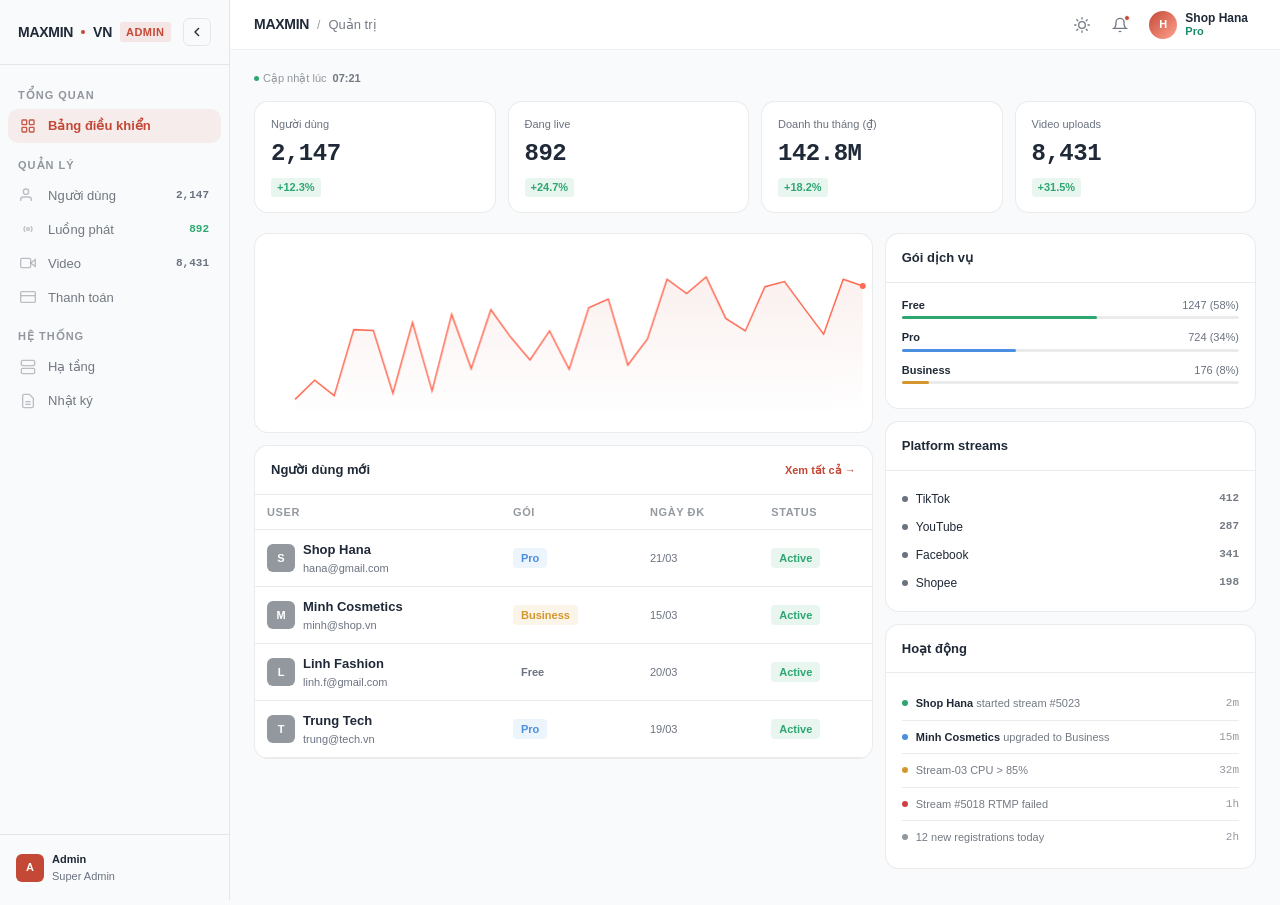
==== commit 23ef73a6: "Unified Vercel-style header across all app pages, fix duplicate theme toggle Header (applied to all " ====
--- a/admin.html
+++ b/admin.html
@@ -48,18 +48,28 @@
 .s-av{width:28px;height:28px;border-radius:6px;background:var(--coral);display:flex;align-items:center;justify-content:center;font-size:11px;font-weight:700;color:#fff}
 .s-uname{font-size:11px;font-weight:600}.s-urole{font-size:11px;color:var(--text-sec)}
 .main-w{margin-left:var(--side);flex:1;min-height:100vh}
-.top{position:sticky;top:0;z-index:50;height:50px;background:rgba(11,11,22,.92);backdrop-filter:blur(12px);border-bottom:1px solid var(--border);display:flex;align-items:center;justify-content:space-between;padding:0 24px}
-.t-left{display:flex;align-items:center;gap:12px}
-.t-title{font-size:16px;font-weight:700}
-.t-crumb{font-size:11px;color:var(--text-sec)}
-.t-right{display:flex;align-items:center;gap:8px}
-.t-search{position:relative;width:200px}
-.t-search input{padding-left:30px;height:32px;font-size:11px;border-radius:6px;background:rgba(255,255,255,.03)}
-.t-search svg{position:absolute;left:10px;top:50%;transform:translateY(-50%);width:13px;height:13px;color:var(--text-muted)}
-.t-ibtn{width:32px;height:32px;border-radius:6px;display:flex;align-items:center;justify-content:center;position:relative}
-.t-ibtn:hover{background:rgba(255,255,255,.04)}
-.t-ibtn svg{width:16px;height:16px;color:var(--text-sec)}
-.t-dot{position:absolute;top:6px;right:7px;width:5px;height:5px;border-radius:50%;background:var(--coral)}
+.topbar{position:sticky;top:0;z-index:50;height:50px;background:var(--bg);border-bottom:1px solid var(--border);display:flex;align-items:center;justify-content:space-between;padding:0 clamp(16px,2vw,24px)}
+.tb-breadcrumb{display:flex;align-items:center;gap:8px;font-size:13px;font-weight:600;min-width:0}
+.tb-bc-home{color:var(--text);font-weight:800;font-size:14px;letter-spacing:-.02em;white-space:nowrap}
+.tb-bc-sep{color:var(--text-muted);font-size:12px;font-weight:400}
+.tb-bc-page{color:var(--text-dim);font-weight:500;white-space:nowrap;overflow:hidden;text-overflow:ellipsis}
+.tb-right{display:flex;align-items:center;gap:4px}
+.tb-action{width:34px;height:34px;border-radius:8px;display:flex;align-items:center;justify-content:center;border:1px solid transparent;position:relative;transition:all .15s;color:var(--text-dim)}
+.tb-action:hover{background:var(--bg-hover);border-color:var(--border);color:var(--text)}
+.tb-action svg{width:16px;height:16px}
+.tb-action .notif-dot{position:absolute;top:6px;right:6px;width:6px;height:6px;border-radius:50%;background:var(--coral);border:1.5px solid var(--bg)}
+.tb-avatar{display:flex;align-items:center;gap:8px;padding:4px 8px 4px 4px;border-radius:8px;cursor:pointer;transition:all .15s;margin-left:4px;position:relative}
+.tb-avatar:hover{background:var(--bg-hover)}
+.tb-av-circle{width:28px;height:28px;border-radius:50%;background:linear-gradient(135deg,var(--coral),#FFA490);display:flex;align-items:center;justify-content:center;font-size:11px;font-weight:800;color:#fff;flex-shrink:0}
+.tb-av-info{display:flex;flex-direction:column;line-height:1.2}
+.tb-av-name{font-size:12px;font-weight:700;color:var(--text);white-space:nowrap}
+.tb-av-plan{font-size:11px;font-weight:600;color:var(--teal);white-space:nowrap}
+.tb-dropdown{position:absolute;top:calc(100% + 6px);right:0;min-width:180px;background:var(--bg-card);border:1px solid var(--border);border-radius:12px;padding:6px;opacity:0;visibility:hidden;transform:translateY(-4px);transition:all .15s var(--ease);z-index:200;box-shadow:0 8px 24px rgba(0,0,0,.2)}
+.tb-dropdown.show{opacity:1;visibility:visible;transform:translateY(0)}
+.tb-dd-item{display:flex;align-items:center;gap:8px;padding:8px 12px;border-radius:8px;font-size:12px;font-weight:500;color:var(--text-dim);transition:all .12s;white-space:nowrap}
+.tb-dd-item:hover{background:var(--bg-hover);color:var(--text)}
+.tb-dd-item svg{width:14px;height:14px;opacity:.5;flex-shrink:0}
+.tb-dd-div{height:1px;background:var(--border);margin:4px 0}
 .mob-tog{display:none;width:32px;height:32px;align-items:center;justify-content:center;border-radius:var(--r);border:1px solid var(--border);background:var(--bg-card);transition:all .15s}.mob-tog:hover{border-color:var(--border-h)}
 .mob-tog svg{width:18px;height:18px;color:var(--text-dim)}
 .content{padding:20px 24px 36px}
@@ -122,9 +132,9 @@
 .bulk-bar{display:none;padding:10px 16px;background:var(--bg-card-h);border-bottom:1px solid var(--border);align-items:center;gap:8px;font-size:12px;font-weight:600}.bulk-bar.show{display:flex}.bulk-bar .count{color:var(--coral)}
 .mob-overlay{display:none;position:fixed;inset:0;background:rgba(0,0,0,.2);z-index:99}
 @media(max-width:1024px){.stats{grid-template-columns:1fr 1fr}.g2,.g2e{grid-template-columns:1fr}.srv-grid{grid-template-columns:1fr 1fr}}
-@media(max-width:768px){.side{transform:translateX(-100%);transition:transform .2s ease}.side.open{transform:none}.main-w{margin-left:0}.mob-tog{display:flex!important}.t-search{display:none}.stats{grid-template-columns:1fr 1fr}.srv-grid{grid-template-columns:1fr}.mob-overlay.show{display:block}}
-@media(max-width:480px){.content{padding:14px 12px}.stats{grid-template-columns:1fr}.st-val{font-size:18px}.top{padding:0 12px;height:46px}.t-title{font-size:13px}}
-@media(max-width:360px){.content{padding:10px 8px}.st-val{font-size:14px}.t-title{font-size:12px}.stats{gap:8px}}
+@media(max-width:768px){.side{transform:translateX(-100%);transition:transform .2s ease}.side.open{transform:none}.main-w{margin-left:0}.mob-tog{display:flex!important}.stats{grid-template-columns:1fr 1fr}.srv-grid{grid-template-columns:1fr}.mob-overlay.show{display:block}}
+@media(max-width:480px){.content{padding:14px 12px}.stats{grid-template-columns:1fr}.st-val{font-size:18px}.topbar{padding:0 12px;height:46px}}
+@media(max-width:360px){.content{padding:10px 8px}.st-val{font-size:14px}.stats{gap:8px}}
 </style>
 <link rel="stylesheet" href="theme.css">
 <script src="theme-toggle.js"></script>
@@ -149,9 +159,26 @@
 </aside>
 <div class="mob-overlay" id="mobOverlay" onclick="document.getElementById('side').classList.remove('open');this.classList.remove('show')"></div>
 <div class="main-w">
-<header class="top">
-<div class="t-left"><button class="mob-tog" onclick="document.getElementById('side').classList.toggle('open');document.getElementById('mobOverlay').classList.toggle('show')"><svg viewBox="0 0 24 24" fill="none" stroke="currentColor" stroke-width="2"><line x1="3" y1="6" x2="21" y2="6"/><line x1="3" y1="12" x2="21" y2="12"/><line x1="3" y1="18" x2="21" y2="18"/></svg></button><div><div class="t-title" id="tTitle">Bảng điều khiển</div><div class="t-crumb">Admin / <span id="tCrumb">Bảng điều khiển</span></div></div></div>
-<div class="t-right"><div class="t-search"><svg viewBox="0 0 24 24" fill="none" stroke="currentColor" stroke-width="2"><circle cx="11" cy="11" r="8"/><line x1="21" y1="21" x2="16.65" y2="16.65"/></svg><input placeholder="Tìm kiếm... (⌘K)"></div><button class="t-ibtn"><svg viewBox="0 0 24 24" fill="none" stroke="currentColor" stroke-width="2"><path d="M18 8A6 6 0 006 8c0 7-3 9-3 9h18s-3-2-3-9"/><path d="M13.73 21a2 2 0 01-3.46 0"/></svg><span class="t-dot"></span></button></div>
+<header class="topbar">
+  <div class="tb-breadcrumb">
+    <button class="mob-tog" onclick="document.getElementById('side').classList.toggle('open');document.getElementById('mobOverlay').classList.toggle('show')"><svg viewBox="0 0 24 24" fill="none" stroke="currentColor" stroke-width="2"><line x1="3" y1="6" x2="21" y2="6"/><line x1="3" y1="12" x2="21" y2="12"/><line x1="3" y1="18" x2="21" y2="18"/></svg></button>
+    <span class="tb-bc-home">MAXMIN</span>
+    <span class="tb-bc-sep">/</span>
+    <span class="tb-bc-page" id="tTitle">Quản trị</span>
+  </div>
+  <div class="tb-right">
+    <button class="tb-action" aria-label="Thông báo"><svg viewBox="0 0 24 24" fill="none" stroke="currentColor" stroke-width="2"><path d="M18 8A6 6 0 006 8c0 7-3 9-3 9h18s-3-2-3-9"/><path d="M13.73 21a2 2 0 01-3.46 0"/></svg><span class="notif-dot"></span></button>
+    <div class="tb-avatar" onclick="document.getElementById('tbDropdown').classList.toggle('show')">
+      <div class="tb-av-circle">H</div>
+      <div class="tb-av-info"><span class="tb-av-name">Shop Hana</span><span class="tb-av-plan">Pro</span></div>
+      <div class="tb-dropdown" id="tbDropdown">
+        <a href="settings.html" class="tb-dd-item"><svg viewBox="0 0 24 24" fill="none" stroke="currentColor" stroke-width="2"><circle cx="12" cy="12" r="3"/><path d="M19.4 15a1.65 1.65 0 00.33 1.82l.06.06a2 2 0 010 2.83 2 2 0 01-2.83 0l-.06-.06a1.65 1.65 0 00-1.82-.33 1.65 1.65 0 00-1 1.51V21a2 2 0 01-4 0v-.09A1.65 1.65 0 009 19.4a1.65 1.65 0 00-1.82.33l-.06.06a2 2 0 01-2.83-2.83l.06-.06A1.65 1.65 0 004.68 15a1.65 1.65 0 00-1.51-1H3a2 2 0 010-4h.09"/></svg>Cài đặt</a>
+        <a href="admin.html" class="tb-dd-item"><svg viewBox="0 0 24 24" fill="none" stroke="currentColor" stroke-width="2"><path d="M12 15v2m-6 4h12a2 2 0 002-2v-6a2 2 0 00-2-2H6a2 2 0 00-2 2v6a2 2 0 002 2zm10-10V7a4 4 0 00-8 0v4h8z"/></svg>Quản trị</a>
+        <div class="tb-dd-div"></div>
+        <a href="login.html" class="tb-dd-item" style="color:var(--coral)"><svg viewBox="0 0 24 24" fill="none" stroke="currentColor" stroke-width="2"><path d="M9 21H5a2 2 0 01-2-2V5a2 2 0 012-2h4"/><polyline points="16 17 21 12 16 7"/><line x1="21" y1="12" x2="9" y2="12"/></svg>Đăng xuất</a>
+      </div>
+    </div>
+  </div>
 </header>
 <div class="content">
 
@@ -227,8 +254,9 @@
 </div></div></div>
 
 <script>
+document.addEventListener('click',function(e){var d=document.getElementById('tbDropdown');if(d&&!e.target.closest('.tb-avatar'))d.classList.remove('show')});
 document.querySelectorAll('.s-btn[data-pg]').forEach(b=>b.addEventListener('click',()=>nav(b.dataset.pg)));
-function nav(pg){document.querySelectorAll('.pg').forEach(p=>p.classList.remove('on'));document.getElementById('pg-'+pg).classList.add('on');document.querySelectorAll('.s-btn').forEach(b=>b.classList.remove('on'));const a=document.querySelector('.s-btn[data-pg="'+pg+'"]');if(a)a.classList.add('on');const nm={dash:'Bảng điều khiển',users:'Người dùng',streams:'Luồng phát',videos:'Video',subs:'Thanh toán',infra:'Hạ tầng',logs:'Nhật ký'};document.getElementById('tTitle').textContent=nm[pg];document.getElementById('tCrumb').textContent=nm[pg];document.getElementById('side').classList.remove('open');document.getElementById('mobOverlay').classList.remove('show')}
+function nav(pg){document.querySelectorAll('.pg').forEach(p=>p.classList.remove('on'));document.getElementById('pg-'+pg).classList.add('on');document.querySelectorAll('.s-btn').forEach(b=>b.classList.remove('on'));const a=document.querySelector('.s-btn[data-pg="'+pg+'"]');if(a)a.classList.add('on');const nm={dash:'Bảng điều khiển',users:'Người dùng',streams:'Luồng phát',videos:'Video',subs:'Thanh toán',infra:'Hạ tầng',logs:'Nhật ký'};document.getElementById('tTitle').textContent=nm[pg];document.getElementById('side').classList.remove('open');document.getElementById('mobOverlay').classList.remove('show')}
 document.querySelectorAll('.fbar').forEach(bar=>bar.addEventListener('click',e=>{const b=e.target.closest('.fbtn');if(!b)return;bar.querySelectorAll('.fbtn').forEach(x=>x.classList.remove('on'));b.classList.add('on')}));
 document.getElementById('lastUp').textContent=new Date().toLocaleTimeString('vi-VN',{hour:'2-digit',minute:'2-digit'});
 const U=[{n:'Shop Hana',e:'hana@gmail.com',p:'pro',s:4,v:12,st:'2.4 GB',pl:'T Y F',d:'21/03',x:'active'},{n:'Minh Cosmetics',e:'minh@shop.vn',p:'business',s:8,v:45,st:'12.8 GB',pl:'T Y F S',d:'15/03',x:'active'},{n:'Linh Fashion',e:'linh.f@gmail.com',p:'free',s:1,v:3,st:'0.8 GB',pl:'T',d:'20/03',x:'active'},{n:'Trung Tech',e:'trung@tech.vn',p:'pro',s:3,v:8,st:'4.1 GB',pl:'T Y',d:'19/03',x:'active'},{n:'Hoang Decor',e:'hoang@decor.vn',p:'pro',s:2,v:6,st:'3.2 GB',pl:'F S',d:'18/03',x:'active'},{n:'Trang Jewelry',e:'trang@gmail.com',p:'free',s:0,v:1,st:'0.2 GB',pl:'T',d:'17/03',x:'inactive'},{n:'Duc Foods',e:'duc.f@gmail.com',p:'business',s:10,v:67,st:'28.4 GB',pl:'T Y F S',d:'10/03',x:'active'},{n:'An Beauty',e:'an.b@shop.vn',p:'pro',s:5,v:22,st:'8.9 GB',pl:'T Y F',d:'08/03',x:'active'}];
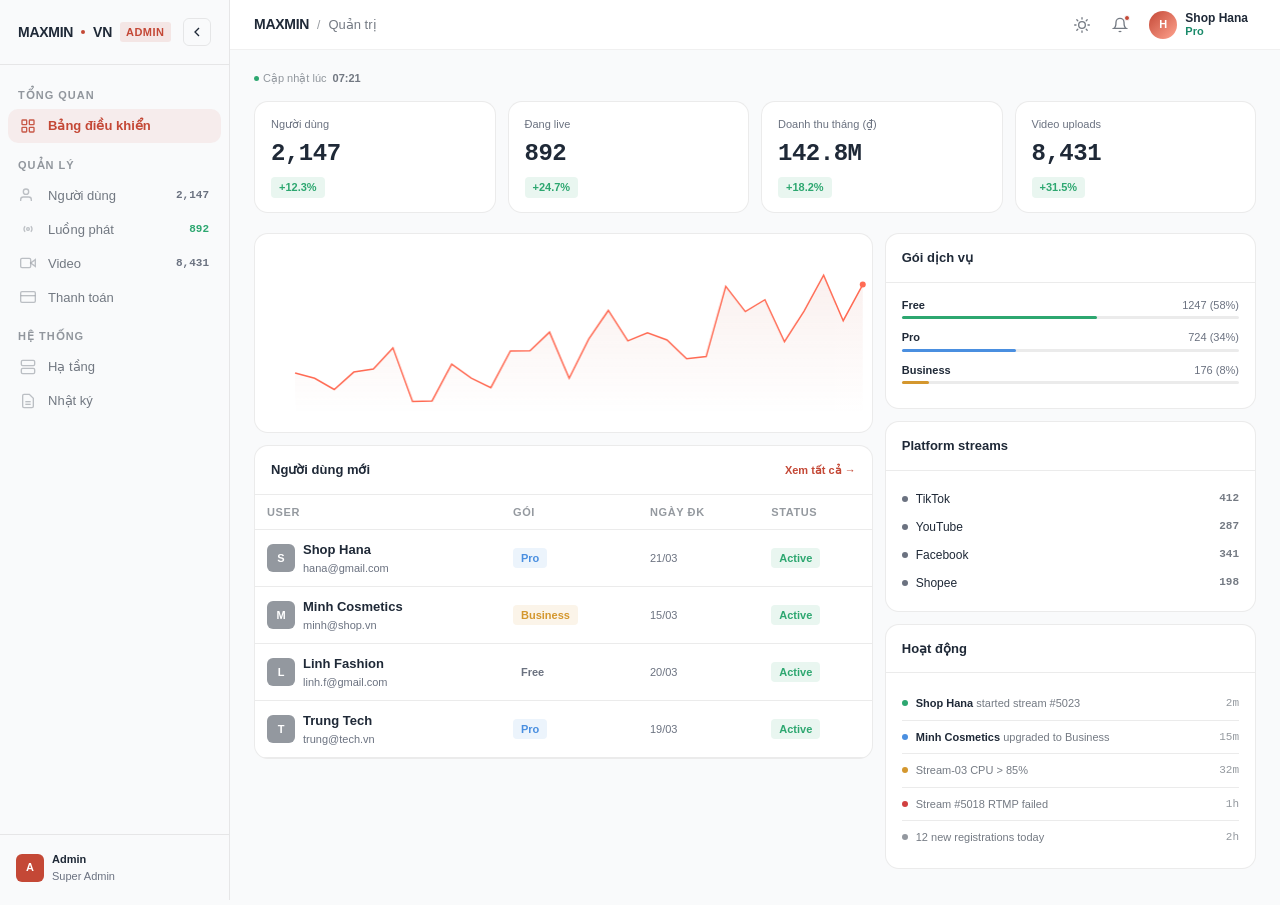
==== commit 160b7c78: "Apply 10 UX rules across all 12 pages: 64 violations fixed Rule 1 - Touch targets (44px min): - .sb-" ====
--- a/admin.html
+++ b/admin.html
@@ -16,7 +16,7 @@
 :root{
   --bg:#0b0b16;--bg-card:#111122;--bg-card-h:#161632;
   --bg-input:#0e0e20;--border:rgba(255,255,255,.07);--border-h:rgba(255,255,255,.1);
-  --text:#eeeef2;--text-dim:rgba(238,238,242,.5);--text-sec:#8a8a9a;--text-muted:rgba(240,240,245,.45);
+  --text:#eeeef2;--text-dim:rgba(238,238,242,.5);--text-sec:#8a8a9a;--text-muted:rgba(240,240,245,.5);
   --coral:#FF6B54;--coral-dark:#e8533e;
   --peach:#FFA490;--teal:#4AE3B5;--teal-glow:rgba(70,190,150,.05);--coral-glow:rgba(200,85,65,.06);--bg-hover:rgba(255,255,255,.03);--ease:cubic-bezier(.22,1,.36,1);
   --ok:#2da770;--warn:#d4972e;--err:#d14040;--info:#4a8fe0;
@@ -79,7 +79,7 @@
 .st{padding:14px 16px;background:var(--bg-card);border:1px solid var(--border);border-radius:14px}
 .st-lab{font-size:11px;color:var(--text-sec);font-weight:500;margin-bottom:4px}
 .st-val{font-family:var(--mono);font-size:24px;font-weight:600;letter-spacing:-.02em;margin-bottom:2px}
-.st-ch{font-size:11px;font-weight:600;display:inline-block;padding:1px 6px;border-radius:3px}
+.st-ch{font-size:11px;font-weight:600;display:inline-block;padding:2px 8px;border-radius:4px}
 .st-ch.up{color:var(--ok);background:rgba(45,167,112,.1)}.st-ch.dn{color:var(--err);background:rgba(209,64,64,.1)}
 .cd{background:var(--bg-card);border:1px solid var(--border);border-radius:14px;overflow:hidden}
 .cd-h{display:flex;align-items:center;justify-content:space-between;padding:14px 16px;border-bottom:1px solid var(--border)}
@@ -101,7 +101,7 @@
 .acts{display:flex;gap:4px}
 .a-btn{width:28px;height:28px;border-radius:8px;display:flex;align-items:center;justify-content:center;color:var(--text-sec)}.a-btn:hover{background:rgba(255,255,255,.05);color:var(--text-dim)}.a-btn.del:hover{background:rgba(209,64,64,.08);color:var(--err)}.a-btn svg{width:13px;height:13px}
 .fbar{display:flex;align-items:center;gap:8px;margin-bottom:14px;flex-wrap:wrap}
-.fbtn{padding:5px 12px;border-radius:5px;font-size:11px;font-weight:600;color:var(--text-sec);border:1px solid var(--border)}.fbtn:hover{color:var(--text-dim);border-color:var(--border-h)}.fbtn.on{color:var(--text);background:rgba(255,255,255,.05);border-color:var(--border-h)}
+.fbtn{padding:8px 16px;border-radius:8px;font-size:11px;font-weight:600;color:var(--text-sec);border:1px solid var(--border)}.fbtn:hover{color:var(--text-dim);border-color:var(--border-h)}.fbtn.on{color:var(--text);background:rgba(255,255,255,.05);border-color:var(--border-h)}
 .fbar .spacer{margin-left:auto}
 .btn{display:inline-flex;align-items:center;gap:8px;padding:8px 16px;border-radius:12px;font-size:11px;font-weight:600}
 .btn-p{background:var(--coral);color:#fff}.btn-p:hover{background:var(--coral-dark)}
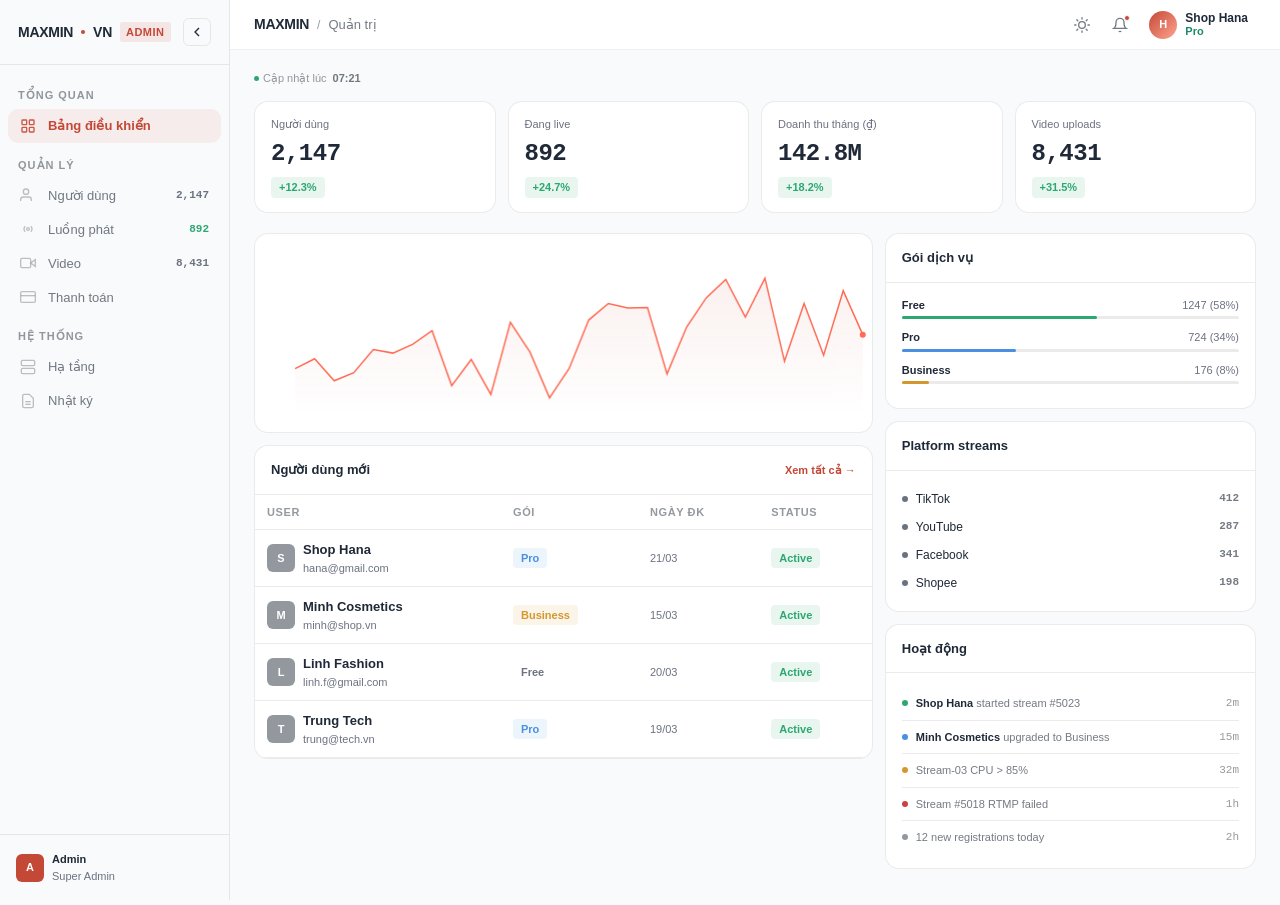
==== commit f2bfcb72: "Standardize mobile padding across all 7 app pages Self-review found 5 inconsistencies, all fixed:  1" ====
--- a/admin.html
+++ b/admin.html
@@ -132,7 +132,7 @@
 .bulk-bar{display:none;padding:10px 16px;background:var(--bg-card-h);border-bottom:1px solid var(--border);align-items:center;gap:8px;font-size:12px;font-weight:600}.bulk-bar.show{display:flex}.bulk-bar .count{color:var(--coral)}
 .mob-overlay{display:none;position:fixed;inset:0;background:rgba(0,0,0,.2);z-index:99}
 @media(max-width:1024px){.stats{grid-template-columns:1fr 1fr}.g2,.g2e{grid-template-columns:1fr}.srv-grid{grid-template-columns:1fr 1fr}}
-@media(max-width:768px){.side{transform:translateX(-100%);transition:transform .2s ease}.side.open{transform:none}.main-w{margin-left:0}.mob-tog{display:flex!important}.stats{grid-template-columns:1fr 1fr}.srv-grid{grid-template-columns:1fr}.mob-overlay.show{display:block}}
+@media(max-width:768px){.side{transform:translateX(-100%);transition:transform .2s ease}.side.open{transform:none}.main-w{margin-left:0}.mob-tog{display:flex!important}.topbar{padding:0 12px}.tb-av-info{display:none}.stats{grid-template-columns:1fr 1fr}.srv-grid{grid-template-columns:1fr}.mob-overlay.show{display:block}}
 @media(max-width:480px){.content{padding:14px 12px}.stats{grid-template-columns:1fr}.st-val{font-size:18px}.topbar{padding:0 12px;height:46px}}
 @media(max-width:360px){.content{padding:10px 8px}.st-val{font-size:14px}.stats{gap:8px}}
 </style>
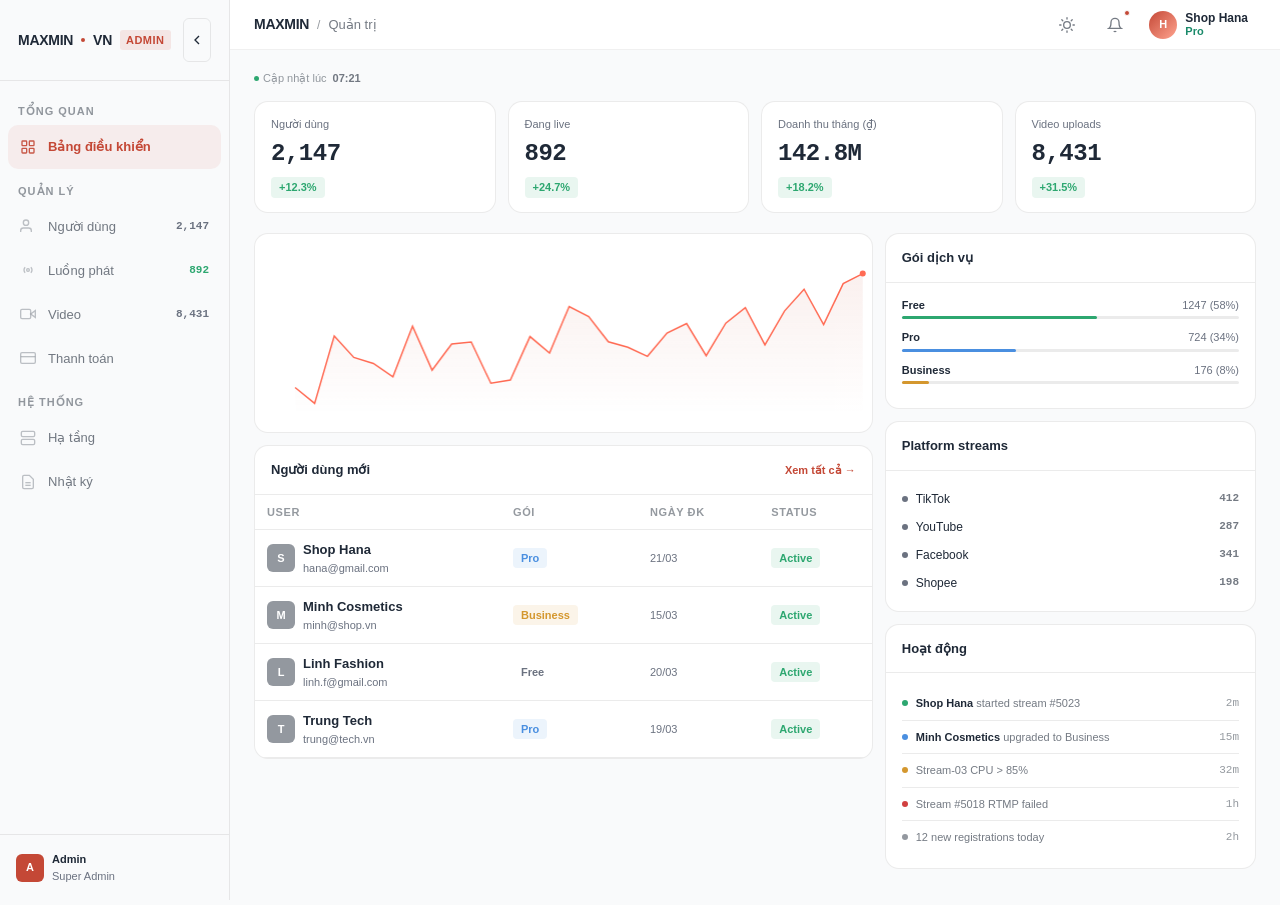
==== commit 990e7a77: "Comprehensive UX overhaul: 10 design rules across all 13 pages ## Design System (theme.css) - R4 Fit" ====
--- a/admin.html
+++ b/admin.html
@@ -131,10 +131,21 @@
 .chk{width:15px;height:15px;accent-color:var(--coral);cursor:pointer}
 .bulk-bar{display:none;padding:10px 16px;background:var(--bg-card-h);border-bottom:1px solid var(--border);align-items:center;gap:8px;font-size:12px;font-weight:600}.bulk-bar.show{display:flex}.bulk-bar .count{color:var(--coral)}
 .mob-overlay{display:none;position:fixed;inset:0;background:rgba(0,0,0,.2);z-index:99}
+/* UX: Fitts's Law - min touch targets */
+.a-btn{min-height:44px;min-width:44px}
+.s-btn{min-height:44px}
+.fbtn{min-height:44px}
+.btn{min-height:44px}
+.pagi-btn{min-height:44px;min-width:44px}
+input,select{min-height:44px;font-size:16px}
+.tb-action{min-height:44px;min-width:44px}
+.mob-tog{min-height:44px;min-width:44px}
+.chk{min-width:20px;min-height:20px}
+
 @media(max-width:1024px){.stats{grid-template-columns:1fr 1fr}.g2,.g2e{grid-template-columns:1fr}.srv-grid{grid-template-columns:1fr 1fr}}
-@media(max-width:768px){.side{transform:translateX(-100%);transition:transform .2s ease}.side.open{transform:none}.main-w{margin-left:0}.mob-tog{display:flex!important}.topbar{padding:0 12px}.tb-av-info{display:none}.stats{grid-template-columns:1fr 1fr}.srv-grid{grid-template-columns:1fr}.mob-overlay.show{display:block}}
+@media(max-width:768px){.side{transform:translateX(-100%);transition:transform .2s ease}.side.open{transform:none}.main-w{margin-left:0}.mob-tog{display:flex!important}.topbar{padding:0 12px}.tb-av-info{display:none}.stats{grid-template-columns:1fr 1fr}.srv-grid{grid-template-columns:1fr}.mob-overlay.show{display:block}.content{padding:16px 14px}}
 @media(max-width:480px){.content{padding:14px 12px}.stats{grid-template-columns:1fr}.st-val{font-size:18px}.topbar{padding:0 12px;height:46px}}
-@media(max-width:360px){.content{padding:10px 8px}.st-val{font-size:14px}.stats{gap:8px}}
+@media(max-width:360px){.content{padding:10px 8px}.st-val{font-size:16px}.stats{gap:8px}}
 </style>
 <link rel="stylesheet" href="theme.css">
 <script src="theme-toggle.js"></script>
--- a/theme.css
+++ b/theme.css
@@ -417,19 +417,121 @@
 html[data-theme="light"] .cta-section,
 html[data-theme="light"] .sec-cta { background: #f3f4f6; }
 
-/* Stat bar pills */
+/* Stat bar — inline text style */
 html[data-theme="light"] .sbar-item {
-  background: #ffffff;
-  border-color: rgba(0,0,0,.08);
-}
-html[data-theme="light"] .sbar-item:hover {
-  border-color: rgba(0,0,0,.14);
-  background: #ffffff;
+  background: none;
+  border: none;
+}
+html[data-theme="light"] .sbar-item:not(:last-child)::after {
+  color: rgba(0,0,0,.2);
 }
 html[data-theme="light"] .sbar-num {
   color: #c7392a;
 }
-
+html[data-theme="light"] .sbar-lbl {
+  color: #6b7280;
+}
+
+/* Landing: dashboard mockup card — light mode */
+html[data-theme="light"] .dash {
+  background: #ffffff;
+  border-color: rgba(0,0,0,.08);
+  box-shadow: 0 8px 32px rgba(0,0,0,.06);
+}
+html[data-theme="light"] .dash::after {
+  background: none;
+}
+html[data-theme="light"] .dash-bar {
+  border-bottom-color: rgba(0,0,0,.06);
+}
+html[data-theme="light"] .dash-url {
+  background: rgba(0,0,0,.03);
+  color: #6b7280;
+}
+html[data-theme="light"] .pcard {
+  background: #f9fafb;
+  border-color: rgba(0,0,0,.06);
+}
+html[data-theme="light"] .pcard:hover {
+  border-color: rgba(0,0,0,.12);
+}
+html[data-theme="light"] .pcard-num {
+  background: linear-gradient(180deg, #1f2937 20%, rgba(31,41,55,.55));
+  -webkit-background-clip: text;
+  background-clip: text;
+}
+html[data-theme="light"] .dash-summary {
+  background: #f9fafb;
+  border-color: rgba(0,0,0,.06);
+}
+html[data-theme="light"] .fnot {
+  background: rgba(255,255,255,.95);
+  border-color: rgba(0,0,0,.08);
+  box-shadow: 0 4px 16px rgba(0,0,0,.06);
+  color: #374151;
+}
+html[data-theme="light"] .sc-card {
+  background: #ffffff;
+  border-color: rgba(0,0,0,.08);
+}
+html[data-theme="light"] .sc-card:hover {
+  border-color: rgba(0,0,0,.14);
+  box-shadow: 0 8px 24px rgba(0,0,0,.06);
+}
+html[data-theme="light"] .feat-hero {
+  background: #ffffff;
+  border-color: rgba(0,0,0,.08);
+}
+html[data-theme="light"] .plat-mini {
+  background: #f9fafb;
+  border-color: rgba(0,0,0,.06);
+}
+html[data-theme="light"] .price-card.pop {
+  border-color: rgba(196,72,54,.2);
+  background: linear-gradient(170deg, rgba(196,72,54,.02), #ffffff 40%);
+}
+html[data-theme="light"] .maxi-bubble {
+  background: rgba(255,255,255,.96);
+  border-color: rgba(0,0,0,.08);
+  color: #374151;
+  box-shadow: 0 2px 8px rgba(0,0,0,.06);
+}
+html[data-theme="light"] .maxi-bubble::after {
+  border-top-color: rgba(255,255,255,.96);
+}
+html[data-theme="light"] .ground-line {
+  background: linear-gradient(90deg, transparent, rgba(0,0,0,.06), transparent);
+}
+html[data-theme="light"] .maxi-buddy {
+  background: #ffffff;
+  border-color: rgba(0,0,0,.08);
+  box-shadow: 0 4px 16px rgba(0,0,0,.06);
+}
+html[data-theme="light"] .mb-tooltip {
+  background: #ffffff;
+  border-color: rgba(0,0,0,.08);
+  color: #374151;
+}
+html[data-theme="light"] .cta-final {
+  background: #f3f4f6;
+}
+html[data-theme="light"] .footer {
+  border-top-color: rgba(0,0,0,.06);
+}
+html[data-theme="light"] .footer-bottom {
+  border-top-color: rgba(0,0,0,.06);
+}
+html[data-theme="light"] .ticker {
+  border-color: rgba(0,0,0,.04);
+}
+html[data-theme="light"] .dash-live {
+  background: rgba(26,138,106,.06);
+  border-color: rgba(26,138,106,.12);
+  color: #1a8a6a;
+}
+html[data-theme="light"] .pcard-live {
+  color: #1a8a6a;
+}
 
 /* ─────────────────────────────────────────────────────
    LIGHT: Missing border overrides (hardcoded rgba(255) in dark)
@@ -1144,3 +1246,103 @@
 .theme-toggle .icon-moon { display: block; }
 html[data-theme="light"] .theme-toggle .icon-sun { display: block; }
 html[data-theme="light"] .theme-toggle .icon-moon { display: none; }
+
+/* ══════════════════════════════════════════════════════
+   MOBILE DESIGN SYSTEM — shared responsive rules
+   10 UX Rules enforced:
+   R1: Mobile First    R2: Visual Hierarchy
+   R3: Consistency     R4: Fitts's Law (44px touch)
+   R5: Hick's Law      R6: Feedback & Affordance
+   R7: Proximity       R8: Error Prevention
+   R9: White Space     R10: Accessibility
+   ══════════════════════════════════════════════════════ */
+
+/* ── R4: Touch targets — minimum 44px (Apple HIG) ── */
+button, a, [role="button"], input[type="submit"], .tb-action, .sb-item, .mob-toggle {
+  min-height: 44px;
+}
+input, select, textarea {
+  min-height: 44px;
+  font-size: 16px; /* R10: prevents iOS zoom on focus */
+}
+/* Icon buttons: visual 34px but touch target 44px via padding */
+.tb-action { min-width: 44px; min-height: 44px; }
+
+/* ── R10: Accessibility — prefers-reduced-motion ── */
+@media (prefers-reduced-motion: reduce) {
+  *, *::before, *::after {
+    animation-duration: 0.01ms !important;
+    animation-iteration-count: 1 !important;
+    transition-duration: 0.01ms !important;
+  }
+}
+
+/* ── R10: Focus visible for keyboard users ── */
+:focus-visible {
+  outline: 2px solid var(--coral, #d4644f);
+  outline-offset: 2px;
+  border-radius: 4px;
+}
+
+/* ── Tablet: ≤1024px ── */
+@media(max-width:1024px) {
+  .main { max-width: 100% !important; }
+}
+
+/* ── Mobile: ≤768px ── */
+@media(max-width:768px) {
+  /* R1: Sidebar → hamburger */
+  .sidebar { transform: translateX(-100%); }
+  .sidebar.mob-open { transform: translateX(0) !important; }
+  .main-wrap { margin-left: 0 !important; }
+  .topbar { left: 0 !important; padding: 0 12px; }
+  .mob-toggle { display: flex; }
+  .tb-av-info { display: none; }
+
+  /* R9: Comfortable mobile padding — 16px sides */
+  .main { padding: calc(var(--topbar-h, 48px) + 12px) 16px 20px !important; }
+
+  /* R7: Sidebar user info hidden — redundant with header avatar */
+  .sb-uinfo { display: none; }
+
+  /* R5: Maxi helper — compact, not distracting */
+  .maxi-helper { bottom: 12px; right: 12px; }
+  .maxi-orb { width: 44px; height: 44px; } /* R4: 44px touch target */
+  .maxi-msg { max-width: 200px; font-size: 11px; padding: 10px 14px; }
+
+  /* R6: Toast — full width, visible feedback */
+  .toast { left: 16px; right: 16px; top: calc(var(--topbar-h, 48px) + 8px); }
+
+  /* Mob overlay */
+  .mob-overlay { display: none; position: fixed; inset: 0; background: rgba(0,0,0,.5); z-index: 99; }
+  .mob-overlay.show { display: block; }
+
+  /* R2: Cards — maintain readable padding */
+  .card { border-radius: var(--r-lg, 10px); }
+
+  /* R4: Buttons — maintain touch-friendly size */
+  .price-btn, .btn-p, .btn-s, .wiz-next, .wiz-back {
+    padding: 12px 20px !important;
+    font-size: 14px !important;
+  }
+}
+
+/* ── Small phone: ≤480px ── */
+@media(max-width:480px) {
+  /* R9: Still comfortable — 12px sides minimum */
+  .main { padding: calc(var(--topbar-h, 48px) + 8px) 12px 16px !important; }
+
+  /* R2: Topbar breadcrumb — compact but readable */
+  .tb-bc-home { font-size: 13px; }
+  .tb-bc-page { font-size: 12px; max-width: 120px; }
+  .tb-bc-sep { font-size: 10px; }
+
+  /* R2: Font hierarchy — don't collapse below readable sizes */
+  /* Minimum body: 13px, minimum secondary: 11px */
+}
+
+/* ── Tiny phone: ≤360px ── */
+@media(max-width:360px) {
+  .main { padding: calc(var(--topbar-h, 48px) + 6px) 10px 12px !important; }
+  /* R10: Never go below 11px font — unreadable */
+}
